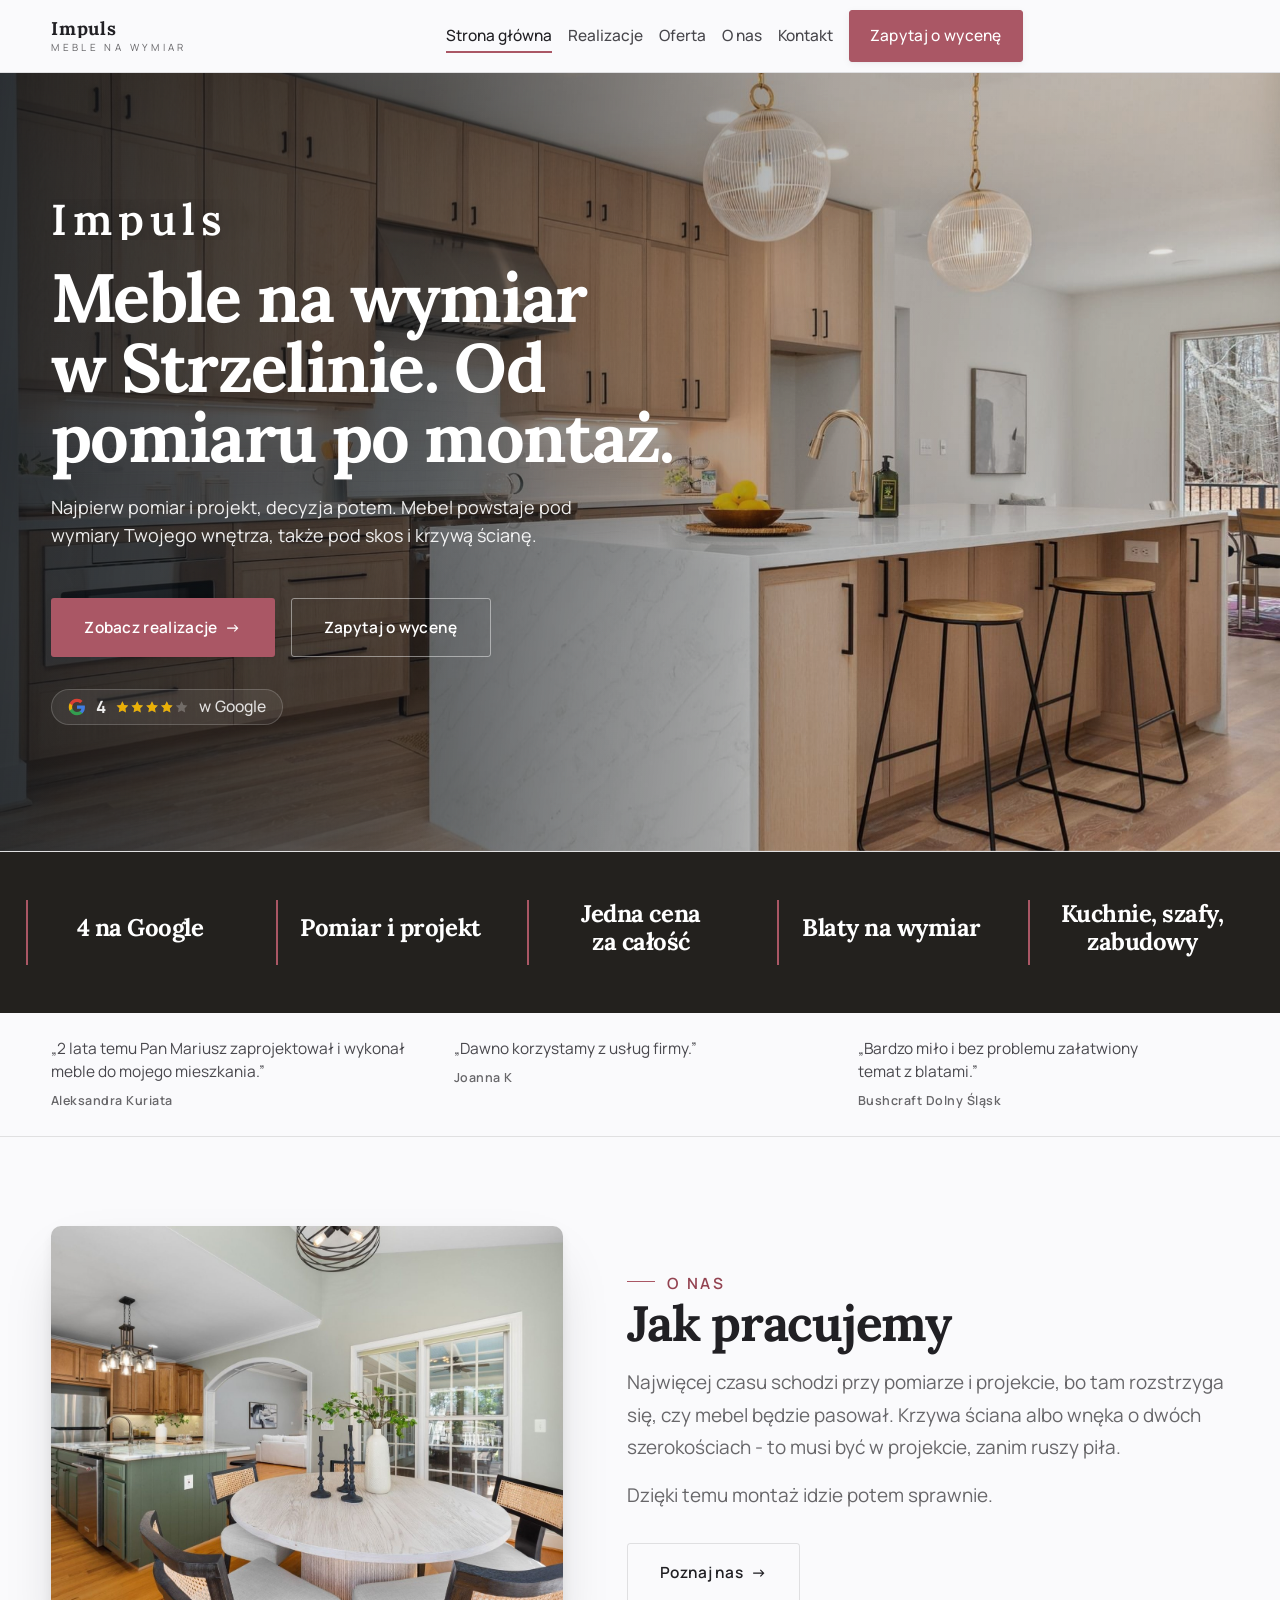
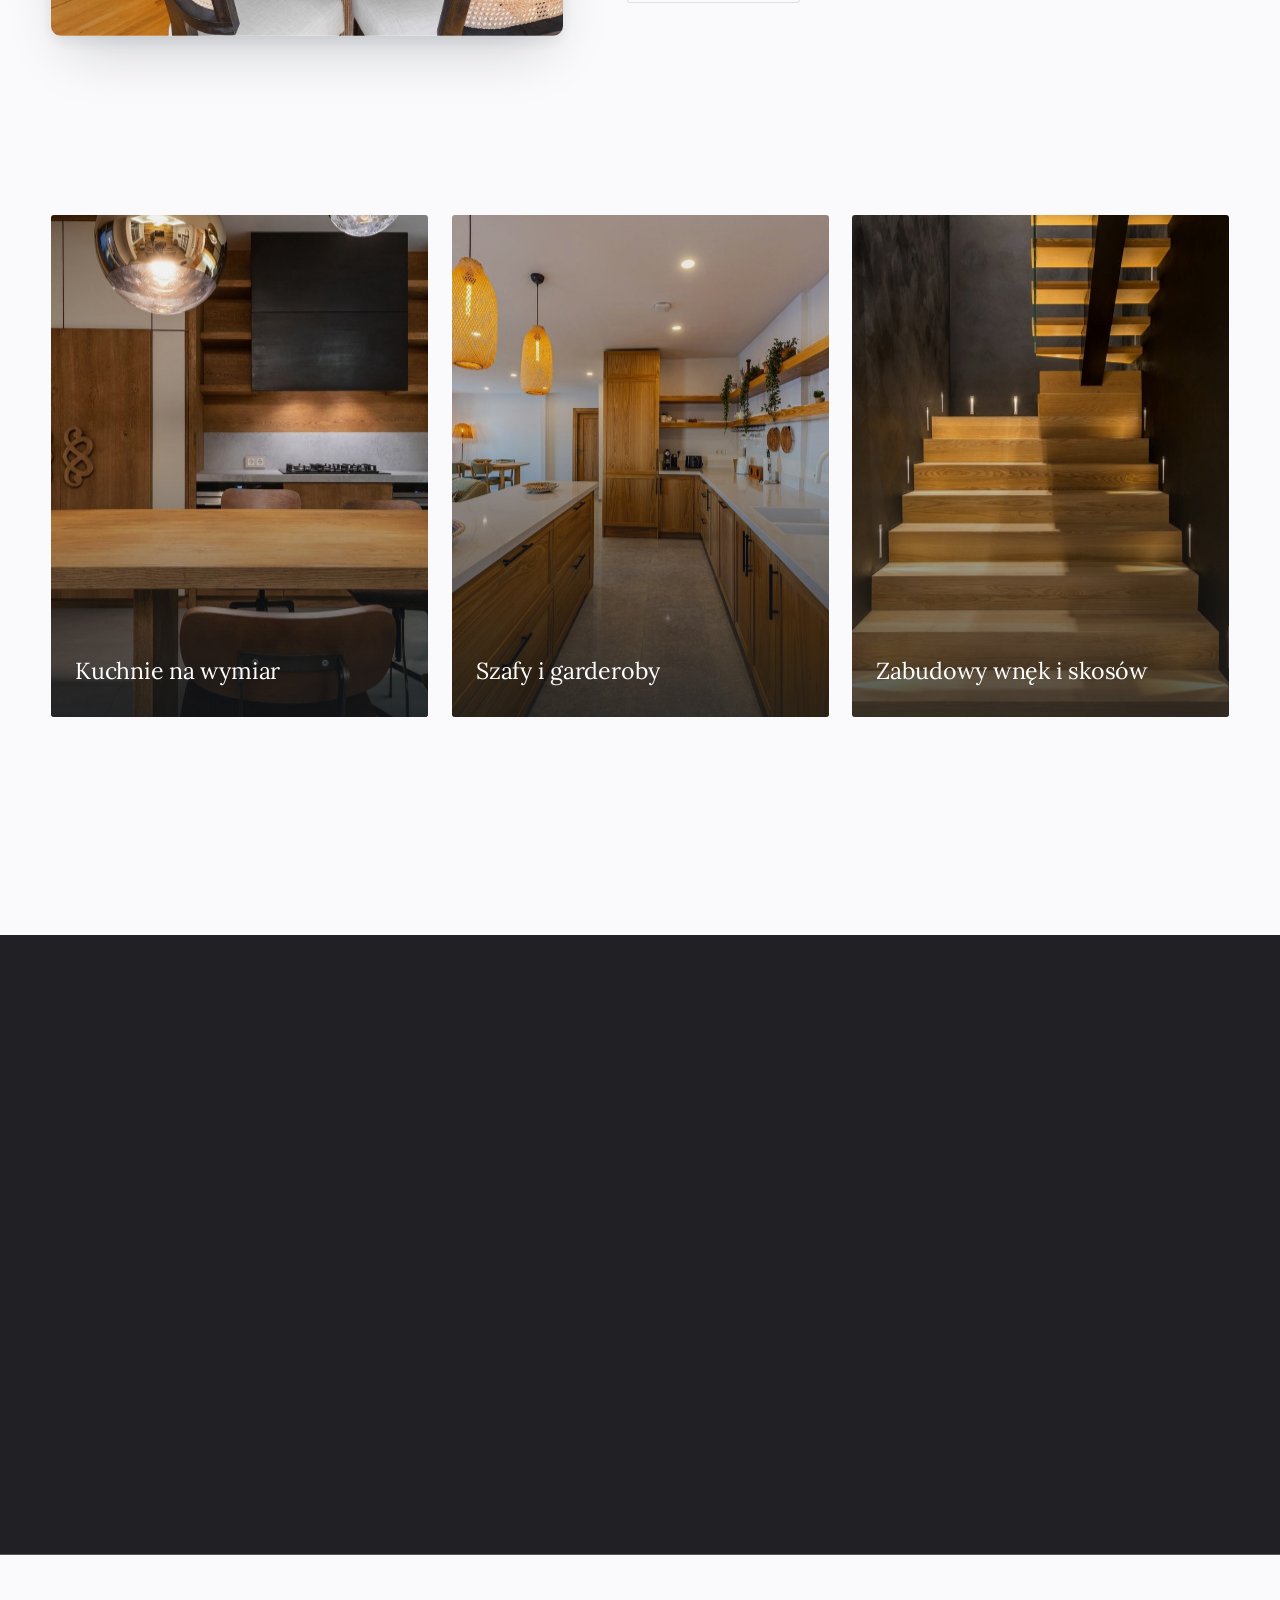
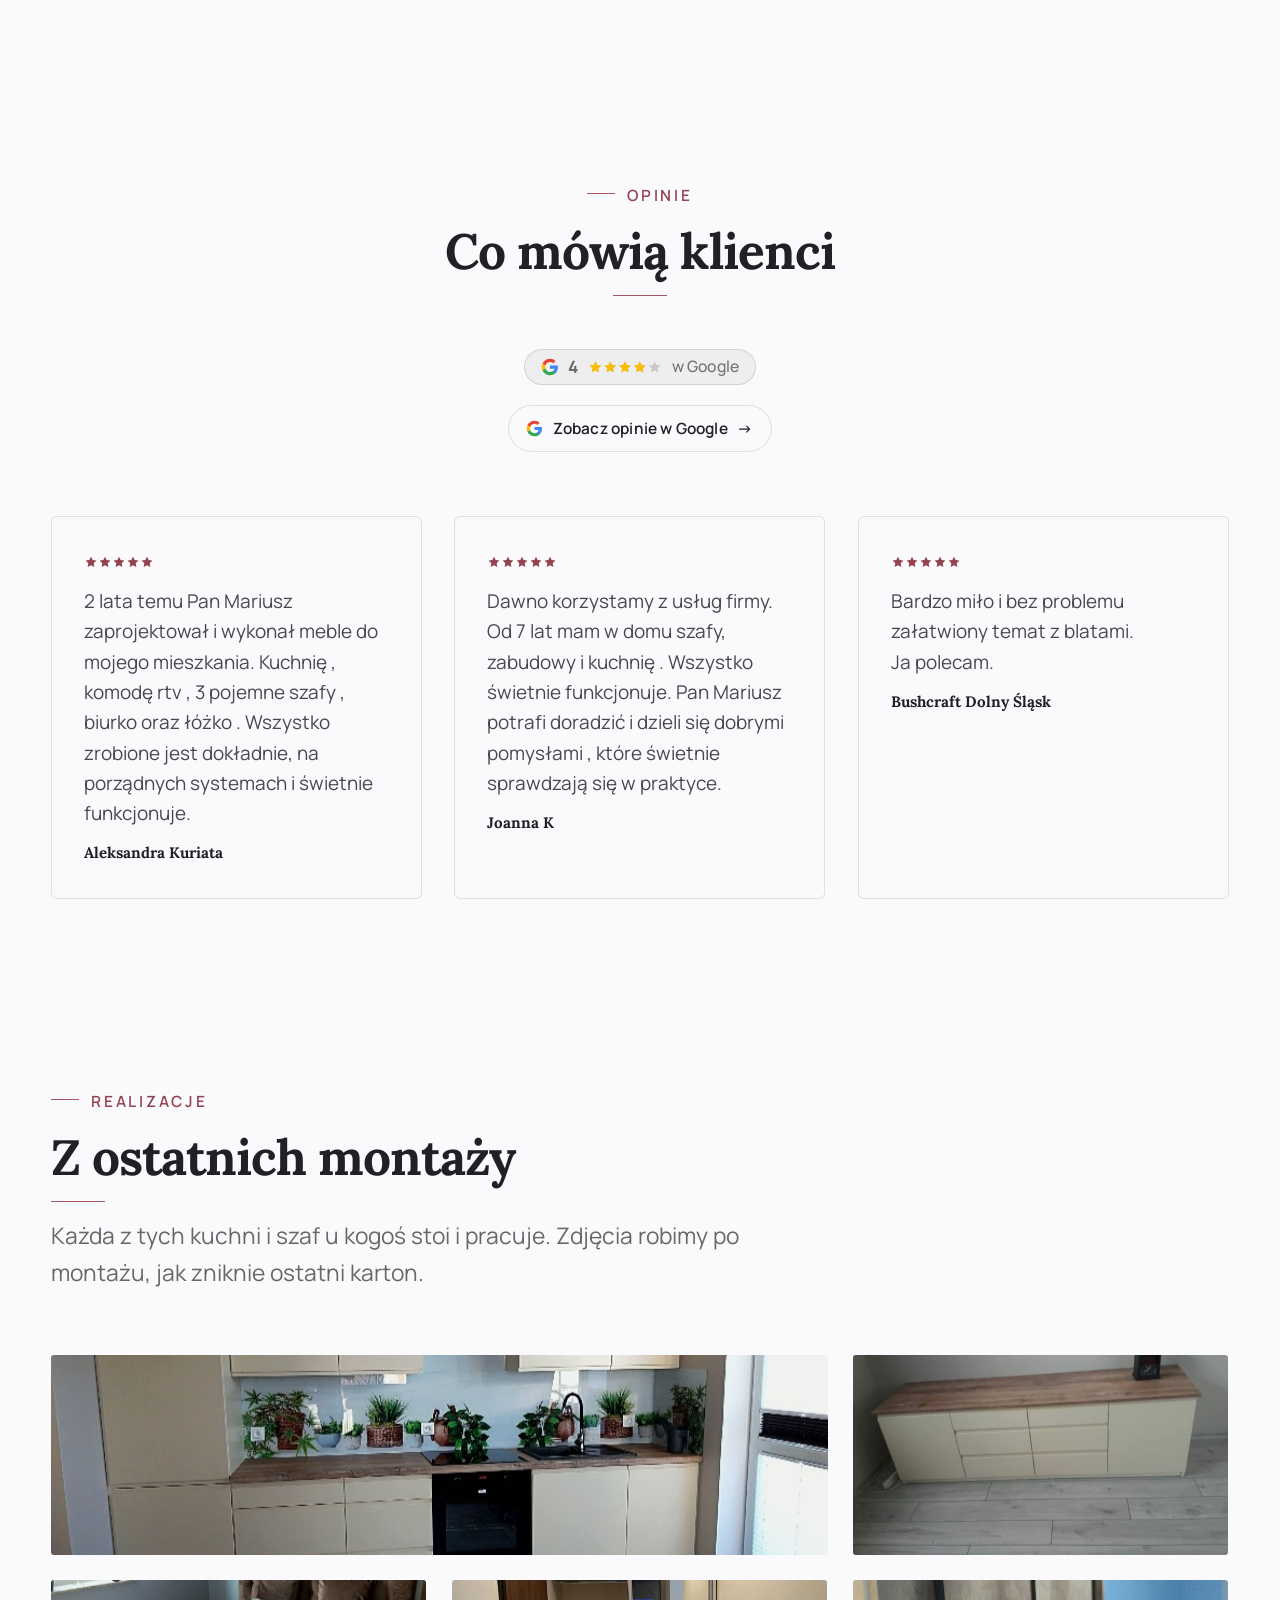
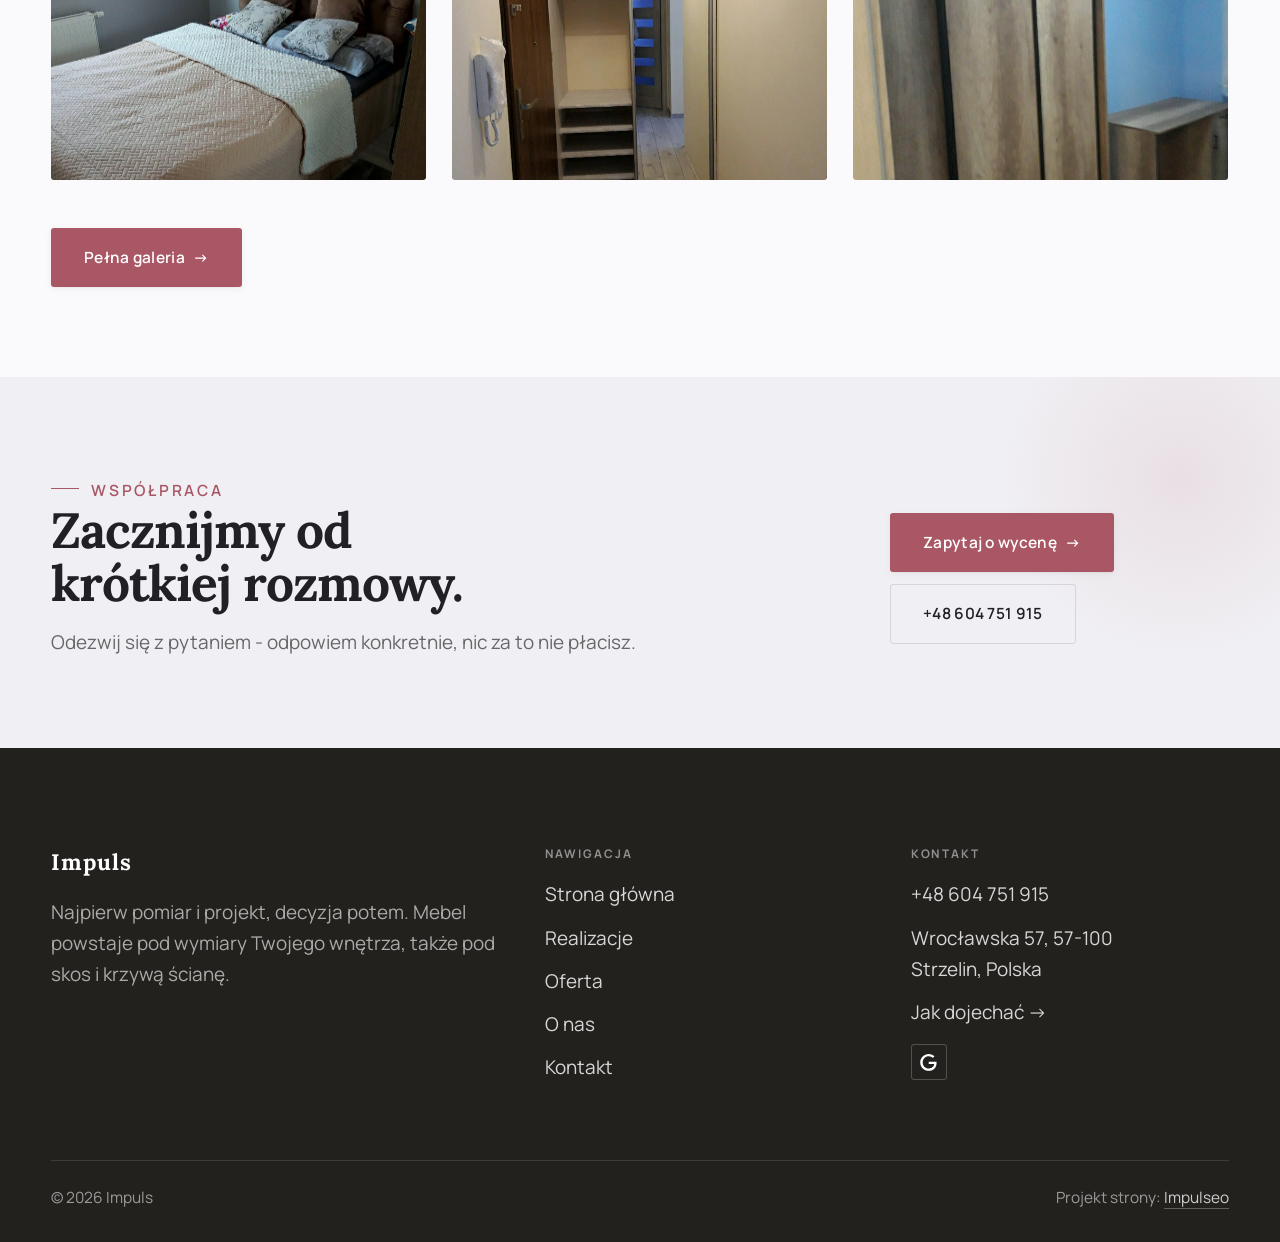
==== index.html @ c678ba90 "Strona demo: impuls" ====
<!DOCTYPE html>
<html lang="pl">
<head>
<meta charset="UTF-8">
<meta name="viewport" content="width=device-width, initial-scale=1.0">
<title>Impuls - meble na wymiar, kuchnie i szafy</title>
<meta name="description" content="Meble na wymiar w Strzelinie: kuchnie, szafy i zabudowy pod Twoje wnętrze. Pomiar i projekt na miejscu, jedna cena, montaż. Zadzwoń: +48 604 751 915.">
<link rel="canonical" href="https://impulseo-pl.github.io/impuls/">
<meta name="robots" content="noindex, nofollow">
<meta property="og:type" content="website">
<meta property="og:locale" content="pl_PL">
<meta property="og:site_name" content="Impuls">
<meta property="og:title" content="Impuls - meble na wymiar, kuchnie i szafy">
<meta property="og:description" content="Meble na wymiar w Strzelinie: kuchnie, szafy i zabudowy pod Twoje wnętrze. Pomiar i projekt na miejscu, jedna cena, montaż. Zadzwoń: +48 604 751 915.">
<meta property="og:url" content="https://impulseo-pl.github.io/impuls/">
<meta property="og:image" content="https://impulseo-pl.github.io/impuls/img/og.jpg">
<meta property="og:image:width" content="1200">
<meta property="og:image:height" content="630">
<meta name="twitter:card" content="summary_large_image">
<script type="application/ld+json">{"@context": "https://schema.org", "@type": "HomeAndConstructionBusiness", "name": "Impuls", "url": "https://impulseo-pl.github.io/impuls/", "telephone": "+48604751915", "image": "https://impulseo-pl.github.io/impuls/img/og.jpg", "areaServed": "Strzelin", "sameAs": ["https://maps.google.com/?cid=12779707116014187311&g_mp=Cidnb29nbGUubWFwcy5wbGFjZXMudjEuUGxhY2VzLlNlYXJjaFRleHQQAhgEIAA"]}</script>
<link rel="preconnect" href="https://fonts.googleapis.com">
<link rel="preconnect" href="https://fonts.gstatic.com" crossorigin>
<link href="https://fonts.googleapis.com/css2?family=Lora:wght@500;600;700&family=Manrope:wght@400;500;600&display=swap" rel="stylesheet">
<link rel="stylesheet" href="assets/styles.css?v=93b80f6c">
</head>
<body>

<header class="nav">
  <div class="wrap nav-inner">
    <a class="brand" href="index.html"><span class="name">Impuls</span><span class="sub">Meble na wymiar</span></a>
    <nav class="nav-links">
      <a href="index.html" class="active" aria-current="page">Strona główna</a>
      <a href="realizacje.html">Realizacje</a>
      <a href="oferta.html">Oferta</a>
      <a href="o-nas.html">O nas</a>
      <a href="kontakt.html">Kontakt</a>
      <a href="kontakt.html" class="btn btn-accent">Zapytaj o wycenę</a>
    </nav>
    <button class="nav-toggle" aria-label="Menu"><span></span><span></span><span></span></button>
  </div>
</header>

<main>
<section class="hero-cine">
  <img src="img/hero.jpg" fetchpriority="high" data-rotate="img/g14.jpg|img/g13.jpg" alt="Impuls - Meble na wymiar w Strzelinie. Od pomiaru po montaż. " width="1880" height="1253">
  <div class="wrap">
    <div class="hero-copy">
      <div class="brandmark bm-l"><span class="bm-line"><span>Impuls</span></span></div>
      <h1>Meble na wymiar w Strzelinie. Od pomiaru po montaż. </h1>
      <p class="lead">Najpierw pomiar i projekt, decyzja potem. Mebel powstaje pod wymiary Twojego wnętrza, także pod skos i krzywą ścianę.</p>
      <div class="hero-actions">
        <a href="realizacje.html" class="btn btn-accent">Zobacz realizacje <span class="arr">→</span></a>
        <a href="kontakt.html" class="btn btn-ghost btn-on-dark">Zapytaj o wycenę</a>
      </div>
      <div style="margin-top:var(--space-6);color:#fff;font-weight:600;letter-spacing:.02em;opacity:.92"><span class="g-badge"><svg class="gb-ico" viewBox="0 0 24 24" width="18" height="18" aria-hidden="true"><path fill="#4285F4" d="M22.56 12.25c0-.78-.07-1.53-.2-2.25H12v4.26h5.92c-.26 1.37-1.04 2.53-2.21 3.31v2.77h3.57c2.08-1.92 3.28-4.74 3.28-8.09z"/><path fill="#34A853" d="M12 23c2.97 0 5.46-.98 7.28-2.66l-3.57-2.77c-.98.66-2.23 1.06-3.71 1.06-2.86 0-5.29-1.93-6.16-4.53H2.18v2.84C3.99 20.53 7.7 23 12 23z"/><path fill="#FBBC05" d="M5.84 14.09c-.22-.66-.35-1.36-.35-2.09s.13-1.43.35-2.09V7.07H2.18C1.43 8.55 1 10.22 1 12s.43 3.45 1.18 4.93l2.85-2.22.81-.62z"/><path fill="#EA4335" d="M12 5.38c1.62 0 3.06.56 4.21 1.64l3.15-3.15C17.45 2.09 14.97 1 12 1 7.7 1 3.99 3.47 2.18 7.07l3.66 2.84c.87-2.6 3.3-4.53 6.16-4.53z"/></svg><b class="gb-ocena">4</b><svg class="gb-stars" viewBox="0 0 90 18" width="74" height="14.8" aria-hidden="true"><g fill="currentColor" opacity=".26"><path transform="translate(0,0)" d="M9 1.6l2.2 4.46 4.92.72-3.56 3.47.84 4.9L9 12.74l-4.4 2.31.84-4.9L1.88 6.68l4.92-.72L9 1.6Z"/><path transform="translate(18,0)" d="M9 1.6l2.2 4.46 4.92.72-3.56 3.47.84 4.9L9 12.74l-4.4 2.31.84-4.9L1.88 6.68l4.92-.72L9 1.6Z"/><path transform="translate(36,0)" d="M9 1.6l2.2 4.46 4.92.72-3.56 3.47.84 4.9L9 12.74l-4.4 2.31.84-4.9L1.88 6.68l4.92-.72L9 1.6Z"/><path transform="translate(54,0)" d="M9 1.6l2.2 4.46 4.92.72-3.56 3.47.84 4.9L9 12.74l-4.4 2.31.84-4.9L1.88 6.68l4.92-.72L9 1.6Z"/><path transform="translate(72,0)" d="M9 1.6l2.2 4.46 4.92.72-3.56 3.47.84 4.9L9 12.74l-4.4 2.31.84-4.9L1.88 6.68l4.92-.72L9 1.6Z"/></g><clipPath id="gs800"><rect x="0" y="0" width="72.0" height="18"/></clipPath><g fill="#FBBC04" clip-path="url(#gs800)"><path transform="translate(0,0)" d="M9 1.6l2.2 4.46 4.92.72-3.56 3.47.84 4.9L9 12.74l-4.4 2.31.84-4.9L1.88 6.68l4.92-.72L9 1.6Z"/><path transform="translate(18,0)" d="M9 1.6l2.2 4.46 4.92.72-3.56 3.47.84 4.9L9 12.74l-4.4 2.31.84-4.9L1.88 6.68l4.92-.72L9 1.6Z"/><path transform="translate(36,0)" d="M9 1.6l2.2 4.46 4.92.72-3.56 3.47.84 4.9L9 12.74l-4.4 2.31.84-4.9L1.88 6.68l4.92-.72L9 1.6Z"/><path transform="translate(54,0)" d="M9 1.6l2.2 4.46 4.92.72-3.56 3.47.84 4.9L9 12.74l-4.4 2.31.84-4.9L1.88 6.68l4.92-.72L9 1.6Z"/><path transform="translate(72,0)" d="M9 1.6l2.2 4.46 4.92.72-3.56 3.47.84 4.9L9 12.74l-4.4 2.31.84-4.9L1.88 6.68l4.92-.72L9 1.6Z"/></g></svg><span class="gb-txt">w Google</span></span></div>
    </div>
  </div>
</section>
<section class="strip n-5" style="padding-block:0">
  <div class="wrap">
    <div class="item reveal"><div class="k">4 na Google</div><div class="v"></div></div>
    <div class="item reveal"><div class="k">Pomiar i projekt</div><div class="v"></div></div>
    <div class="item reveal"><div class="k">Jedna cena za całość</div><div class="v"></div></div>
    <div class="item reveal"><div class="k">Blaty na wymiar</div><div class="v"></div></div>
    <div class="item reveal"><div class="k">Kuchnie, szafy, zabudowy</div><div class="v"></div></div>
  </div>
</section>
<section class="opinie-mini" aria-label="Opinie klientów">
  <div class="wrap">
    <div class="om-row">
      <div class="om-item reveal"><blockquote>„2 lata temu Pan Mariusz zaprojektował i wykonał meble do mojego mieszkania.”</blockquote><span class="om-autor">Aleksandra Kuriata</span></div>
      <div class="om-item reveal"><blockquote>„Dawno korzystamy z usług firmy.”</blockquote><span class="om-autor">Joanna K</span></div>
      <div class="om-item reveal"><blockquote>„Bardzo miło i bez problemu załatwiony temat z blatami.”</blockquote><span class="om-autor">Bushcraft Dolny Śląsk</span></div>
    </div>
  </div>
</section>
<section>
  <div class="wrap split">
    <div class="split-art reveal"><img src="img/g6.jpg" alt="Impuls - realizacja" loading="lazy" width="1600" height="1066" decoding="async"></div>
    <div class="split-copy reveal">
      <span class="eyebrow">O nas</span>
      <h2>Jak pracujemy</h2>
      <p class="muted">Najwięcej czasu schodzi przy pomiarze i projekcie, bo tam rozstrzyga się, czy mebel będzie pasował. Krzywa ściana albo wnęka o dwóch szerokościach - to musi być w projekcie, zanim ruszy piła.</p>
      <p class="muted">Dzięki temu montaż idzie potem sprawnie.</p>
      <a href="o-nas.html" class="btn btn-ghost">Poznaj nas <span class="arr">→</span></a>
    </div>
  </div>
</section>
<section class="gateways-band">
  <div class="wrap">
    <div class="gateways">
      <a href="oferta.html" class="gateway reveal"><img src="img/g7.jpg" alt="Kuchnie na wymiar" loading="lazy" width="1600" height="1068" decoding="async"><span class="g-ttl">Kuchnie na wymiar</span></a>
      <a href="oferta.html" class="gateway reveal"><img src="img/g8.jpg" alt="Szafy i garderoby" loading="lazy" width="1600" height="1066" decoding="async"><span class="g-ttl">Szafy i garderoby</span></a>
      <a href="oferta.html" class="gateway reveal"><img src="img/g9.jpg" alt="Zabudowy wnęk i skosów" loading="lazy" width="1600" height="1068" decoding="async"><span class="g-ttl">Zabudowy wnęk i skosów</span></a>
    </div>
  </div>
</section>
<section class="stopklatka" aria-hidden="true">
  <div class="stk-bg" style="background-image:url(img/g10.jpg)"></div>
</section>
<section class="opinie">
  <div class="wrap">
    <div class="head center reveal">
      <span class="eyebrow">Opinie</span>
      <h2>Co mówią klienci</h2>
    </div>
    <p class="op-meta reveal"><span class="g-badge"><svg class="gb-ico" viewBox="0 0 24 24" width="18" height="18" aria-hidden="true"><path fill="#4285F4" d="M22.56 12.25c0-.78-.07-1.53-.2-2.25H12v4.26h5.92c-.26 1.37-1.04 2.53-2.21 3.31v2.77h3.57c2.08-1.92 3.28-4.74 3.28-8.09z"/><path fill="#34A853" d="M12 23c2.97 0 5.46-.98 7.28-2.66l-3.57-2.77c-.98.66-2.23 1.06-3.71 1.06-2.86 0-5.29-1.93-6.16-4.53H2.18v2.84C3.99 20.53 7.7 23 12 23z"/><path fill="#FBBC05" d="M5.84 14.09c-.22-.66-.35-1.36-.35-2.09s.13-1.43.35-2.09V7.07H2.18C1.43 8.55 1 10.22 1 12s.43 3.45 1.18 4.93l2.85-2.22.81-.62z"/><path fill="#EA4335" d="M12 5.38c1.62 0 3.06.56 4.21 1.64l3.15-3.15C17.45 2.09 14.97 1 12 1 7.7 1 3.99 3.47 2.18 7.07l3.66 2.84c.87-2.6 3.3-4.53 6.16-4.53z"/></svg><b class="gb-ocena">4</b><svg class="gb-stars" viewBox="0 0 90 18" width="74" height="14.8" aria-hidden="true"><g fill="currentColor" opacity=".26"><path transform="translate(0,0)" d="M9 1.6l2.2 4.46 4.92.72-3.56 3.47.84 4.9L9 12.74l-4.4 2.31.84-4.9L1.88 6.68l4.92-.72L9 1.6Z"/><path transform="translate(18,0)" d="M9 1.6l2.2 4.46 4.92.72-3.56 3.47.84 4.9L9 12.74l-4.4 2.31.84-4.9L1.88 6.68l4.92-.72L9 1.6Z"/><path transform="translate(36,0)" d="M9 1.6l2.2 4.46 4.92.72-3.56 3.47.84 4.9L9 12.74l-4.4 2.31.84-4.9L1.88 6.68l4.92-.72L9 1.6Z"/><path transform="translate(54,0)" d="M9 1.6l2.2 4.46 4.92.72-3.56 3.47.84 4.9L9 12.74l-4.4 2.31.84-4.9L1.88 6.68l4.92-.72L9 1.6Z"/><path transform="translate(72,0)" d="M9 1.6l2.2 4.46 4.92.72-3.56 3.47.84 4.9L9 12.74l-4.4 2.31.84-4.9L1.88 6.68l4.92-.72L9 1.6Z"/></g><clipPath id="gs800"><rect x="0" y="0" width="72.0" height="18"/></clipPath><g fill="#FBBC04" clip-path="url(#gs800)"><path transform="translate(0,0)" d="M9 1.6l2.2 4.46 4.92.72-3.56 3.47.84 4.9L9 12.74l-4.4 2.31.84-4.9L1.88 6.68l4.92-.72L9 1.6Z"/><path transform="translate(18,0)" d="M9 1.6l2.2 4.46 4.92.72-3.56 3.47.84 4.9L9 12.74l-4.4 2.31.84-4.9L1.88 6.68l4.92-.72L9 1.6Z"/><path transform="translate(36,0)" d="M9 1.6l2.2 4.46 4.92.72-3.56 3.47.84 4.9L9 12.74l-4.4 2.31.84-4.9L1.88 6.68l4.92-.72L9 1.6Z"/><path transform="translate(54,0)" d="M9 1.6l2.2 4.46 4.92.72-3.56 3.47.84 4.9L9 12.74l-4.4 2.31.84-4.9L1.88 6.68l4.92-.72L9 1.6Z"/><path transform="translate(72,0)" d="M9 1.6l2.2 4.46 4.92.72-3.56 3.47.84 4.9L9 12.74l-4.4 2.31.84-4.9L1.88 6.68l4.92-.72L9 1.6Z"/></g></svg><span class="gb-txt">w Google</span></span></p>
    <p class="op-meta reveal"><a class="op-google" href="https://maps.google.com/?cid=12779707116014187311&amp;g_mp=Cidnb29nbGUubWFwcy5wbGFjZXMudjEuUGxhY2VzLlNlYXJjaFRleHQQAhgEIAA" target="_blank" rel="noopener"><svg class="op-g-ico" viewBox="0 0 24 24" width="17" height="17" aria-hidden="true"><path fill="#4285F4" d="M22.56 12.25c0-.78-.07-1.53-.2-2.25H12v4.26h5.92c-.26 1.37-1.04 2.53-2.21 3.31v2.77h3.57c2.08-1.92 3.28-4.74 3.28-8.09z"/><path fill="#34A853" d="M12 23c2.97 0 5.46-.98 7.28-2.66l-3.57-2.77c-.98.66-2.23 1.06-3.71 1.06-2.86 0-5.29-1.93-6.16-4.53H2.18v2.84C3.99 20.53 7.7 23 12 23z"/><path fill="#FBBC05" d="M5.84 14.09c-.22-.66-.35-1.36-.35-2.09s.13-1.43.35-2.09V7.07H2.18C1.43 8.55 1 10.22 1 12s.43 3.45 1.18 4.93l2.85-2.22.81-.62z"/><path fill="#EA4335" d="M12 5.38c1.62 0 3.06.56 4.21 1.64l3.15-3.15C17.45 2.09 14.97 1 12 1 7.7 1 3.99 3.47 2.18 7.07l3.66 2.84c.87-2.6 3.3-4.53 6.16-4.53z"/></svg><span>Zobacz opinie w Google</span><span class="arr">→</span></a></p>
    <div class="opinie-grid">
      <figure class="op-card reveal"><span class="op-star"><svg class="ico-star" width="14" height="14" viewBox="0 0 24 24" style="vertical-align:-2px" aria-hidden="true"><path d="M12 2.8l2.85 5.8 6.4.93-4.63 4.5 1.1 6.37L12 17.4l-5.72 3 1.1-6.37-4.63-4.5 6.4-.93L12 2.8Z" fill="currentColor"/></svg><svg class="ico-star" width="14" height="14" viewBox="0 0 24 24" style="vertical-align:-2px" aria-hidden="true"><path d="M12 2.8l2.85 5.8 6.4.93-4.63 4.5 1.1 6.37L12 17.4l-5.72 3 1.1-6.37-4.63-4.5 6.4-.93L12 2.8Z" fill="currentColor"/></svg><svg class="ico-star" width="14" height="14" viewBox="0 0 24 24" style="vertical-align:-2px" aria-hidden="true"><path d="M12 2.8l2.85 5.8 6.4.93-4.63 4.5 1.1 6.37L12 17.4l-5.72 3 1.1-6.37-4.63-4.5 6.4-.93L12 2.8Z" fill="currentColor"/></svg><svg class="ico-star" width="14" height="14" viewBox="0 0 24 24" style="vertical-align:-2px" aria-hidden="true"><path d="M12 2.8l2.85 5.8 6.4.93-4.63 4.5 1.1 6.37L12 17.4l-5.72 3 1.1-6.37-4.63-4.5 6.4-.93L12 2.8Z" fill="currentColor"/></svg><svg class="ico-star" width="14" height="14" viewBox="0 0 24 24" style="vertical-align:-2px" aria-hidden="true"><path d="M12 2.8l2.85 5.8 6.4.93-4.63 4.5 1.1 6.37L12 17.4l-5.72 3 1.1-6.37-4.63-4.5 6.4-.93L12 2.8Z" fill="currentColor"/></svg></span><blockquote>2 lata temu Pan Mariusz zaprojektował i wykonał meble do mojego mieszkania. Kuchnię , komodę rtv , 3 pojemne szafy , biurko oraz łóżko . Wszystko zrobione jest dokładnie, na porządnych systemach i świetnie funkcjonuje.</blockquote><span class="op-autor">Aleksandra Kuriata</span></figure>
      <figure class="op-card reveal"><span class="op-star"><svg class="ico-star" width="14" height="14" viewBox="0 0 24 24" style="vertical-align:-2px" aria-hidden="true"><path d="M12 2.8l2.85 5.8 6.4.93-4.63 4.5 1.1 6.37L12 17.4l-5.72 3 1.1-6.37-4.63-4.5 6.4-.93L12 2.8Z" fill="currentColor"/></svg><svg class="ico-star" width="14" height="14" viewBox="0 0 24 24" style="vertical-align:-2px" aria-hidden="true"><path d="M12 2.8l2.85 5.8 6.4.93-4.63 4.5 1.1 6.37L12 17.4l-5.72 3 1.1-6.37-4.63-4.5 6.4-.93L12 2.8Z" fill="currentColor"/></svg><svg class="ico-star" width="14" height="14" viewBox="0 0 24 24" style="vertical-align:-2px" aria-hidden="true"><path d="M12 2.8l2.85 5.8 6.4.93-4.63 4.5 1.1 6.37L12 17.4l-5.72 3 1.1-6.37-4.63-4.5 6.4-.93L12 2.8Z" fill="currentColor"/></svg><svg class="ico-star" width="14" height="14" viewBox="0 0 24 24" style="vertical-align:-2px" aria-hidden="true"><path d="M12 2.8l2.85 5.8 6.4.93-4.63 4.5 1.1 6.37L12 17.4l-5.72 3 1.1-6.37-4.63-4.5 6.4-.93L12 2.8Z" fill="currentColor"/></svg><svg class="ico-star" width="14" height="14" viewBox="0 0 24 24" style="vertical-align:-2px" aria-hidden="true"><path d="M12 2.8l2.85 5.8 6.4.93-4.63 4.5 1.1 6.37L12 17.4l-5.72 3 1.1-6.37-4.63-4.5 6.4-.93L12 2.8Z" fill="currentColor"/></svg></span><blockquote>Dawno korzystamy z usług firmy. Od 7 lat mam w domu szafy, zabudowy i kuchnię . Wszystko świetnie funkcjonuje. Pan Mariusz potrafi doradzić i dzieli się dobrymi pomysłami , które świetnie sprawdzają się w praktyce.</blockquote><span class="op-autor">Joanna K</span></figure>
      <figure class="op-card reveal"><span class="op-star"><svg class="ico-star" width="14" height="14" viewBox="0 0 24 24" style="vertical-align:-2px" aria-hidden="true"><path d="M12 2.8l2.85 5.8 6.4.93-4.63 4.5 1.1 6.37L12 17.4l-5.72 3 1.1-6.37-4.63-4.5 6.4-.93L12 2.8Z" fill="currentColor"/></svg><svg class="ico-star" width="14" height="14" viewBox="0 0 24 24" style="vertical-align:-2px" aria-hidden="true"><path d="M12 2.8l2.85 5.8 6.4.93-4.63 4.5 1.1 6.37L12 17.4l-5.72 3 1.1-6.37-4.63-4.5 6.4-.93L12 2.8Z" fill="currentColor"/></svg><svg class="ico-star" width="14" height="14" viewBox="0 0 24 24" style="vertical-align:-2px" aria-hidden="true"><path d="M12 2.8l2.85 5.8 6.4.93-4.63 4.5 1.1 6.37L12 17.4l-5.72 3 1.1-6.37-4.63-4.5 6.4-.93L12 2.8Z" fill="currentColor"/></svg><svg class="ico-star" width="14" height="14" viewBox="0 0 24 24" style="vertical-align:-2px" aria-hidden="true"><path d="M12 2.8l2.85 5.8 6.4.93-4.63 4.5 1.1 6.37L12 17.4l-5.72 3 1.1-6.37-4.63-4.5 6.4-.93L12 2.8Z" fill="currentColor"/></svg><svg class="ico-star" width="14" height="14" viewBox="0 0 24 24" style="vertical-align:-2px" aria-hidden="true"><path d="M12 2.8l2.85 5.8 6.4.93-4.63 4.5 1.1 6.37L12 17.4l-5.72 3 1.1-6.37-4.63-4.5 6.4-.93L12 2.8Z" fill="currentColor"/></svg></span><blockquote>Bardzo miło i bez problemu załatwiony temat z blatami. Ja polecam.</blockquote><span class="op-autor">Bushcraft Dolny Śląsk</span></figure>
    </div>
  </div>
</section>
<section>
  <div class="wrap">
    <div class="head reveal">
      <span class="eyebrow">Realizacje</span>
      <h2>Z ostatnich montaży</h2>
      <p>Każda z tych kuchni i szaf u kogoś stoi i pracuje. Zdjęcia robimy po montażu, jak zniknie ostatni karton.</p>
    </div>
    <div class="gallery">
      <div class="tile t-two3 reveal"><img src="img/g1.jpg" alt="Impuls" loading="lazy" width="720" height="541" decoding="async"></div>
      <div class="tile t-third reveal"><img src="img/g2.jpg" alt="Impuls" loading="lazy" width="682" height="496" decoding="async"></div>
      <div class="tile t-third reveal"><img src="img/g3.jpg" alt="Impuls" loading="lazy" width="710" height="975" decoding="async"></div>
      <div class="tile t-third reveal"><img src="img/g4.jpg" alt="Impuls" loading="lazy" width="704" height="956" decoding="async"></div>
      <div class="tile t-third reveal"><img src="img/g5.jpg" alt="Impuls" loading="lazy" width="695" height="941" decoding="async"></div>
    </div>
    <div style="margin-top:var(--space-7)" class="reveal"><a href="realizacje.html" class="btn btn-accent">Pełna galeria <span class="arr">→</span></a></div>
  </div>
</section>
<section class="cta">
  <div class="wrap">
    <div class="reveal">
      <span class="eyebrow">Współpraca</span>
      <h2>Zacznijmy od krótkiej rozmowy.</h2>
      <p>Odezwij się z pytaniem - odpowiem konkretnie, nic za to nie płacisz.</p>
    </div>
    <div class="cta-actions reveal">
      <a href="kontakt.html" class="btn btn-light">Zapytaj o wycenę <span class="arr">→</span></a>
      <a href="tel:+48604751915" class="btn btn-ghost btn-ghost-cta">+48 604 751 915</a>
    </div>
  </div>
</section>
</main>

<footer>
  <div class="wrap">
    <div class="foot-grid">
      <div class="foot-brand">
        <div class="name">Impuls</div>
        <p>Najpierw pomiar i projekt, decyzja potem. Mebel powstaje pod wymiary Twojego wnętrza, także pod skos i krzywą ścianę.</p>
      </div>
      <div class="foot-col">
        <h4>Nawigacja</h4>
        <a href="index.html">Strona główna</a>
        <a href="realizacje.html">Realizacje</a>
        <a href="oferta.html">Oferta</a>
        <a href="o-nas.html">O nas</a>
        <a href="kontakt.html">Kontakt</a>
      </div>
      <div class="foot-col">
        <h4>Kontakt</h4>
        <a href="tel:+48604751915">+48 604 751 915</a>
        <p>Wrocławska 57, 57-100 Strzelin, Polska</p>
        <a href="https://maps.google.com/?cid=12779707116014187311&g_mp=Cidnb29nbGUubWFwcy5wbGFjZXMudjEuUGxhY2VzLlNlYXJjaFRleHQQAhgEIAA" target="_blank" rel="noopener">Jak dojechać →</a>
      <div class="foot-soc">
        <a class="soc" href="https://maps.google.com/?cid=12779707116014187311&g_mp=Cidnb29nbGUubWFwcy5wbGFjZXMudjEuUGxhY2VzLlNlYXJjaFRleHQQAhgEIAA" target="_blank" rel="noopener" aria-label="Google - Impuls"><svg viewBox="0 0 24 24" aria-hidden="true" focusable="false"><path d="M12.48 10.92v3.28h7.84c-.24 1.84-.853 3.187-1.787 4.133-1.147 1.147-2.933 2.4-6.053 2.4-4.827 0-8.6-3.893-8.6-8.72s3.773-8.72 8.6-8.72c2.6 0 4.507 1.027 5.907 2.347l2.307-2.307C18.747 1.44 16.133 0 12.48 0 5.867 0 .307 5.387.307 12s5.56 12 12.173 12c3.573 0 6.267-1.173 8.373-3.36 2.16-2.16 2.84-5.213 2.84-7.667 0-.76-.053-1.467-.173-2.053H12.48z" fill="currentColor"/></svg></a>
      </div>
      </div>
    </div>
    <div class="foot-bot">
      <span>© 2026 Impuls</span>
      <span>Projekt strony: <a class="foot-credit" href="https://impulseo.pl" target="_blank" rel="noopener">Impulseo</a></span>
    </div>
  </div>
</footer>
<div class="sticky-reserve"><a class="sr-book" href="kontakt.html">Zapytaj o wycenę</a><a class="sr-call" href="tel:+48604751915" aria-label="Zadzwoń"><svg class="ico-tel" width="16" height="16" viewBox="0 0 24 24" fill="none" aria-hidden="true"><path d="M6.6 10.8a15.5 15.5 0 0 0 6.6 6.6l2.2-2.2a1 1 0 0 1 1-.24 11.4 11.4 0 0 0 3.6.58 1 1 0 0 1 1 1V20a1 1 0 0 1-1 1A17 17 0 0 1 3 4a1 1 0 0 1 1-1h3.5a1 1 0 0 1 1 1c0 1.25.2 2.46.58 3.6a1 1 0 0 1-.25 1l-2.23 2.2Z" fill="currentColor"/></svg></a></div>
<div class="demo-wazne" data-do="2026-10-29" data-cykl="3" hidden><svg class="dw-ico" width="13" height="13" viewBox="0 0 24 24" fill="none" aria-hidden="true"><circle cx="12" cy="12" r="8.6" stroke="currentColor" stroke-width="1.8"/><path d="M12 7.2V12l3.3 2" stroke="currentColor" stroke-width="1.8" stroke-linecap="round"/></svg><span class="dw-txt"></span></div>

<script src="assets/main.js"></script>
</body>
</html>
---- assets/styles.css ----
/* ============================================================
   STOLBASZ — premium, architektoniczny B2B fit-out
   Jasna paleta, zero brązu. System wg premium-web-craft.
   Projekt strony: Impulseo (impulseo.pl)
   ============================================================ */

:root{
  /* PALETA — jasna, architektoniczna, chłodna */
  --paper:#F3F1EC;          /* główne tło */
  --paper-2:#E6E3DB;        /* sekcje alternatywne (chłodny jasny szary) */
  --paper-3:#E6E3DB;        /* delikatne wypełnienia */
  --ink:#23211E;            /* tekst główny — chłodny grafit */
  --ink-soft:#43403A;       /* nagłówki drugorzędne */
  --muted:#87837A;          /* tekst poboczny */
  --line:rgba(35,33,30,.12);/* hairline */
  --accent:#8A6B3C;         /* stonowany petrol-slate — jedyny akcent */
  --accent-d:#6E5430;
  --accent-soft:rgba(138,107,60,.10);
  --dark:#23211E;           /* sekcje ciemne (stopka/CTA) */

  /* HOVER ZDJĘĆ — JEDEN standard dla całego silnika (decyzja K. 04.08.2026, artefakt z wariantami).
     AKTUALNE (K.+Szymon 09.08.2026, wybór z artefaktu 6 wariantów): zoom 1.05 przy 1.4s -
     przy tak długim czasie mocniejszy kadr NIE skacze, tylko „oddycha". Poprzedni standard
     (1.02 / .55s z 04.08) odbierany jako dynamiczny i szybki.
     Spoczynek lekko przygaszony, ale TYLKO tam, gdzie jest mysz (@media hover:hover) —
     na telefonie zdjęcia zostają w pełnej jasności. */
  --img-zoom:1.05;                   /* K.+Szymon 09.08: wariant F z artefaktu porównawczego */
  --img-rest:brightness(.95) saturate(.99);
  --img-hot:brightness(1.06) saturate(1.05);
  --img-dur:1.4s;                    /* K.+Szymon 09.08 (wariant F): powoli = elegancko */
  --img-ease:cubic-bezier(.16,.84,.44,1);  /* miękki ogon, efekt „oddychania" */

  /* ODSTĘPY — skala 4/8 */
  --space-1:4px; --space-2:8px; --space-3:12px; --space-4:16px; --space-5:24px;
  --space-6:32px; --space-7:48px; --space-8:64px; --space-9:96px; --space-10:128px;

  /* TYPOGRAFIA — fluid clamp() (skala podbita 16.07.2026: większe, czytelniejsze litery — uwaga Adama) */
  --text-sm:clamp(.9rem,.87rem + .12vw,1rem);
  --text-base:clamp(1.08rem,1.04rem + .18vw,1.2rem);
  --text-lg:clamp(1.24rem,1.15rem + .34vw,1.44rem);
  --text-h3:clamp(1.34rem,1.22rem + .55vw,1.66rem);
  --text-h2:clamp(2.1rem,1.66rem + 2.1vw,3.1rem);
  --text-h1:clamp(2.9rem,2.1rem + 4vw,5.1rem);

  /* PROMIENIE — architektoniczne, raczej ostre */
  --r-sm:3px; --r-md:6px; --r-lg:10px;

  /* RUCH */
  --ease:cubic-bezier(.25,.46,.45,.94); --dur:.24s;

  /* CIENIE — miękkie, warstwowe */
  --sh-sm:0 1px 2px rgba(16,24,32,.04), 0 2px 8px rgba(16,24,32,.05);
  --sh-md:0 2px 6px rgba(16,24,32,.05), 0 12px 28px -8px rgba(16,24,32,.12);
  --sh-lg:0 6px 14px rgba(16,24,32,.07), 0 26px 56px -18px rgba(16,24,32,.22);

  --hairline:1px solid var(--line);

  --font-display:'Lora',serif;
  --font-body:'Manrope',sans-serif;
}

*{box-sizing:border-box;margin:0;padding:0}
html{scroll-behavior:smooth}
body{
  font-family:var(--font-body);
  font-size:var(--text-base);
  line-height:1.65;
  color:var(--ink);
  background:var(--paper);
  -webkit-font-smoothing:antialiased;
  text-rendering:optimizeLegibility;
}
img{max-width:100%;height:auto;display:block}  /* height:auto = width/height z atrybutów trzyma proporcje (TOP#12) */
a{color:inherit;text-decoration:none}

.wrap{width:min(92%,1180px);margin-inline:auto}
section{padding-block:clamp(52px,6.5vw,96px)}

h1,h2,h3{font-family:var(--font-display);font-weight:700;line-height:1.08;letter-spacing:-.02em;color:var(--ink)}
h1{font-size:var(--text-h1);letter-spacing:-.035em}
h2{font-size:var(--text-h2);letter-spacing:-.025em}
h3{font-size:var(--text-h3)}
/* MIARA — długość wiersza. WCAG 2.2 SC 1.4.8: max 80 znaków; Butterick: 45–90.
   68ch daje realnie 72–78 znaków polskiego tekstu, czyli z zapasem pod granicą.
   Wcześniej limit miał TYLKO <p> — <li>, <blockquote> i <dd> nie miały żadnego,
   i to jedyny powód, dla którego 23 bloki na dwóch oddanych stronach jadą po
   83–106 znaków w wierszu (pomiar 07.08.2026, bramka `miara`).
   ⚠️ Listy i definicje ograniczamy TYLKO bez klasy: `ul`/`ol` z klasą to u nas
   układ (siatki kafli, menu), a nie tekst ciągły — tam miarę wyznacza układ. */
/* 60ch, nie 68ch (K. 10.08): po zmianie fontów na węższe kroje (DM Sans i spółka)
   w 68ch mieściło się ~90 znaków - bramka pikselowa słusznie zgłaszała przekroczenie
   granicy 80. Pomiar na żywej przeglądarce: 60ch = 90 znaków, 53ch = ~78 znaków, czyli normę WCAG 1.4.8. */
:root{ --miara:53ch }
p{max-width:min(100%,var(--miara))}
blockquote,
ul:not([class])>li, ol:not([class])>li,
dl:not([class])>dd{max-width:min(100%,var(--miara))}

/* ⚠️ Świadomie BEZ wyjątku `.tile p,.card p,.svc p{max-width:none}`, choć nasuwa się sam:
   te akapity BYŁY już ograniczone (stare `p{max-width:65ch}`), więc „wyjątek" nie odblokowałby
   niczego nowego — tylko ROZLUŹNIŁ stan sprzed zmiany na wszystkich demach naraz.
   `figcaption` żadna z reguł wyżej nie dotyczy, więc też nie potrzebuje zwolnienia. */

/* ŁAMANIE. `balance` wyrównuje długości wierszy w nagłówku, `pretty` pilnuje ostatniego
   wiersza akapitu, żeby nie został w nim jeden wyraz. Obsługiwane od Chrome 117 /
   Safari 17.5; starsze przeglądarki po prostu ignorują tę własność.
   `text-wrap:pretty` nie występowało dotąd ANI RAZ w silniku ani w repo klientów. */
h1,h2,h3,.lead,.lede{text-wrap:balance}
p,li,blockquote,dd{text-wrap:pretty}

.eyebrow{
  font-family:var(--font-body);
  font-size:var(--text-sm);
  font-weight:600;
  letter-spacing:.18em;
  text-transform:uppercase;
  color:var(--accent);
  display:inline-flex;align-items:center;gap:var(--space-3);
}
/* flex:none + margin-top = kreska trzyma się PIERWSZEJ linii. Wcześniej align-items:center
   centrowało ją względem całego bloku i przy zawinięciu (długi kicker typu
   „…WNĘTRZ · LESZNO · OD 2019") druga linia lądowała z brzydkim wcięciem. */
.eyebrow{align-items:flex-start}
.eyebrow>*,.eyebrow{text-wrap:balance}   /* dlugi kicker lamal sie na sierote typu samo „2019" w drugiej linii */
.eyebrow::before{content:"";width:28px;height:1px;background:var(--accent);display:inline-block;flex:none;margin-top:.62em}

.muted{color:var(--muted)}
.lead{font-size:var(--text-lg);line-height:1.55;color:var(--ink-soft);max-width:50ch}

/* ---------- BUTTONS ---------- */
.btn{
  display:inline-flex;align-items:center;gap:var(--space-2);
  font-weight:600;font-size:var(--text-sm);letter-spacing:.02em;
  padding:var(--space-4) var(--space-6);
  border-radius:var(--r-sm);
  transition:transform var(--dur) var(--ease),box-shadow var(--dur) var(--ease),background var(--dur) var(--ease);
  cursor:pointer;border:1px solid transparent;
}
.btn-accent{background:var(--accent);color:#fff;box-shadow:var(--sh-sm)}
.btn-accent:hover{background:var(--accent-d);transform:translateY(-2px);box-shadow:var(--sh-md)}
.btn-accent:active{transform:translateY(0);box-shadow:var(--sh-sm)}
.btn-ghost{background:transparent;color:var(--ink);border-color:var(--line)}
.btn-ghost:hover{border-color:var(--accent);color:var(--accent);transform:translateY(-2px)}
.btn-light{background:#fff;color:var(--ink);box-shadow:var(--sh-sm)}
.btn-light:hover{transform:translateY(-2px);box-shadow:var(--sh-md)}
.btn .arr{transition:transform var(--dur) var(--ease)}
.btn:hover .arr{transform:translateX(4px)}

/* ---------- NAV ---------- */
.nav{
  position:sticky;top:0;z-index:50;
  background:color-mix(in srgb,var(--paper) 88%,transparent);
  backdrop-filter:saturate(140%) blur(10px);
  border-bottom:var(--hairline);
}
.nav-inner{display:flex;align-items:center;justify-content:space-between;gap:var(--space-5);height:72px}
/* ANTY-NACHODZENIE (K. 05.08.2026): długa nazwa firmy + przycisk z pełnym numerem nie mieściły się w pasku
   i flex ściskał linki PONIŻEJ ich treści - "Kontakt" wchodził na ramkę "Zadzwoń +48 ...". Teraz ustępuje
   nazwa marki (skrót wielokropkiem), a menu i przycisk nigdy się nie kurczą ani nie zachodzą na siebie. */
.brand{display:flex;flex-direction:column;line-height:1;min-width:0;flex:0 1 auto}
.brand .name{font-family:var(--font-display);font-weight:800;font-size:1.35rem;letter-spacing:.04em;white-space:nowrap;overflow:hidden;text-overflow:ellipsis}
.brand .sub{font-size:.62rem;letter-spacing:.34em;text-transform:uppercase;color:var(--muted);margin-top:5px;white-space:nowrap;overflow:hidden;text-overflow:ellipsis}
.nav-links{display:flex;align-items:center;gap:var(--space-6);flex:0 0 auto}
.nav-links a{font-size:var(--text-sm);font-weight:500;color:var(--ink-soft);position:relative;padding-block:4px;white-space:nowrap;transition:color var(--dur) var(--ease)}
.nav-links a::after{content:"";position:absolute;left:0;bottom:0;width:0;height:1.5px;background:var(--accent);transition:width var(--dur) var(--ease)}
.nav-links a:hover,.nav-links a.active{color:var(--ink)}
.nav-links a:hover::after,.nav-links a.active::after{width:100%}
.nav-links .btn{padding:var(--space-2) var(--space-5)}
/* przyciski w nav: właściwy kolor (przebij .nav-links a) + bez podkreślenia */
.nav-links a.btn-accent{color:#fff}
.nav-links a.btn-ghost,.nav-links a.btn-light{color:var(--ink)}
/* CTA w pasku: NIE podkreślenie spod linków menu, ale ten sam przelatujący błysk,
   co na wszystkich innych przyciskach (zgłoszenie K. 13.08.2026 - „na hero jest efekt
   światła przechodzącego przez przycisk, na navbarze go nie ma, a mają być identyczne").
   Reguła `.nav-links a::after` jest silniejsza od `.btn::after`, więc trzeba jej
   geometrię wyzerować i wpisać połysk z nazwy - samo `display:none` gasiło efekt. */
.nav-links a.btn::after{
  display:block;content:"";position:absolute;inset:0;z-index:-1;pointer-events:none;
  width:auto;height:auto;border-radius:inherit;   /* kasuje geometrię podkreślenia (width:0;height:1.5px) */
  background:linear-gradient(100deg,transparent 32%,rgba(255,255,255,.20) 50%,transparent 68%);
  translate:-120% 0}
@media (prefers-reduced-motion:no-preference){
  .nav-links a.btn:hover::after{translate:120% 0;transition:translate .75s var(--mt-ease,cubic-bezier(.16,.84,.44,1))}
}
.nav-toggle{display:none;background:none;border:none;cursor:pointer;flex-direction:column;gap:5px;padding:8px}
.nav-toggle span{width:24px;height:2px;background:var(--ink);transition:var(--dur)}
/* Ciasny zakres MIĘDZY menu mobilnym a pełnym pulpitem: zbijamy odstępy i nazwę marki,
   żeby wszystko zmieściło się naturalnie, zanim w ogóle dojdzie do skracania wielokropkiem. */
@media(max-width:1280px) and (min-width:921px){
  .nav-links{gap:var(--space-4)}
  .nav-links .btn{padding:var(--space-2) var(--space-4)}
  .brand .name{font-size:1.15rem}
}

/* ---------- HERO (split) ---------- */
.hero{position:relative;overflow:hidden;border-bottom:var(--hairline)}
.hero-grid{display:grid;grid-template-columns:1.05fr .95fr;gap:clamp(24px,4vw,60px);align-items:center;
  padding-block:clamp(36px,4.5vw,64px)}
.hero-copy .eyebrow{margin-bottom:var(--space-5)}
.hero-copy h1{margin-bottom:var(--space-5)}
.hero-copy .lead{margin-bottom:var(--space-7)}
.hero-actions{display:flex;flex-wrap:wrap;gap:var(--space-4)}
.hero-art{position:relative;aspect-ratio:4/3;border-radius:var(--r-lg);overflow:hidden;box-shadow:var(--sh-lg)}
.hero-art img{width:100%;height:100%;object-fit:cover}
.hero-art::after{content:"";position:absolute;inset:0;background:linear-gradient(180deg,transparent 55%,rgba(18,24,28,.28))}
.hero-badge{position:absolute;left:var(--space-5);bottom:var(--space-5);z-index:2;
  background:rgba(252,252,251,.94);backdrop-filter:blur(4px);
  border-radius:var(--r-md);padding:var(--space-4) var(--space-5);box-shadow:var(--sh-md);max-width:78%}
.hero-badge strong{display:block;font-family:var(--font-display);font-size:1rem;letter-spacing:-.01em}
.hero-badge span{font-size:var(--text-sm);color:var(--muted)}

/* ---------- HERO duży / kinowy (strona główna) ---------- */
.hero-cine{position:relative;min-height:clamp(560px,82vh,840px);min-height:clamp(560px,82svh,840px);display:flex;align-items:center;overflow:hidden;border-bottom:var(--hairline)}
.hero-cine>img{position:absolute;inset:0;width:100%;height:100%;object-fit:cover;z-index:0}
.hero-cine::after{content:"";position:absolute;inset:0;z-index:1;
  background:linear-gradient(95deg,rgba(13,18,23,.86) 0%,rgba(13,18,23,.64) 32%,rgba(13,18,23,.24) 62%,rgba(13,18,23,.04) 100%)}
.hero-cine .wrap{position:relative;z-index:2;padding-block:var(--space-8)}
.hero-cine .hero-copy{max-width:660px}
.hero-cine .eyebrow{color:#fff;margin-bottom:var(--space-5)}
.hero-cine .eyebrow::before{background:#fff}
.hero-cine h1{color:#fff;margin-bottom:var(--space-5);font-size:clamp(2.9rem,2rem + 4.4vw,5.2rem);text-wrap:balance}
.hero-cine .lead{color:rgba(255,255,255,.92);max-width:48ch;margin-bottom:var(--space-7)}
.hero-cine .hero-actions{display:flex;flex-wrap:wrap;gap:var(--space-4)}
/* NISKIE OKNO (laptop z dokiem i paskami przeglądarki ma ~700-780 px wysokości widoku):
   H1 do 5.2rem + długi lead nie mieściły się i przyciski wypadały POD krawędź ekranu -
   klient widział stronę bez ani jednego CTA. Skalujemy w dół, zamiast przycinać treść. */
@media(min-width:821px) and (max-height:820px){
  .hero-cine{min-height:clamp(520px,94svh,780px)}
  .hero-cine .wrap{padding-block:var(--space-6)}
  .hero-cine h1{font-size:clamp(2.2rem,1.5rem + 2.6vw,3.6rem);margin-bottom:var(--space-4)}
  .hero-cine .eyebrow{margin-bottom:var(--space-4)}
  .hero-cine .lead{margin-bottom:var(--space-5);max-width:44ch}
}
@media(max-width:680px){
  .hero-cine{min-height:clamp(520px,76vh,640px);min-height:clamp(520px,76svh,640px);align-items:flex-end}
  .hero-cine::after{background:linear-gradient(0deg,rgba(13,18,23,.9) 6%,rgba(13,18,23,.45) 55%,rgba(13,18,23,.25) 100%)}
  .hero-cine .wrap{padding-bottom:var(--space-9)}
  /* TELEFON (~90% oglądających): lead potrafił zająć 8 linii i zepchnąć CTA poza pierwszy ekran.
     Zwężamy interlinię i skalę - treści nie ucinamy, bo to ona sprzedaje. */
  .hero-cine .lead{font-size:.98rem;line-height:1.5;margin-bottom:var(--space-5)}
  .hero-cine .eyebrow{font-size:.72rem;letter-spacing:.13em;margin-bottom:var(--space-4)}
  .hero-cine .eyebrow::before{width:20px}
  .hero-cine h1{margin-bottom:var(--space-4)}
}

/* full-bleed hero variant (podstrony) */
.pagehead{position:relative;min-height:46vh;min-height:46svh;display:flex;align-items:flex-end;overflow:hidden;border-bottom:var(--hairline)}
.pagehead img{position:absolute;inset:0;width:100%;height:100%;object-fit:cover}
/* 10.08.2026 (decyzja K.): mocniejsze przyciemnienie + cień pod tekstem. Bramka mierzyła na
   nagłówkach podstron 3,38-3,43:1 przy wymaganych 4,5 — jasne zdjęcie (hala, śnieg, niebo)
   podchodziło pod biały tekst. Zdjęcia klientów są różne, więc kontrast musi dawać WARSTWA,
   a nie szczęśliwy dobór kadru. */
.pagehead::after{content:"";position:absolute;inset:0;background:linear-gradient(180deg,rgba(18,24,28,.40),rgba(18,24,28,.76))}
.pagehead .wrap{position:relative;z-index:2;padding-block:var(--space-9);color:#fff}
.pagehead h1{color:#fff;max-width:18ch;text-shadow:0 2px 16px rgba(0,0,0,.55)}
.pagehead .eyebrow{color:#fff}
.pagehead .eyebrow::before{background:#fff}
.pagehead p{color:rgba(255,255,255,.92);margin-top:var(--space-4);max-width:54ch;text-shadow:0 1px 12px rgba(0,0,0,.5)}

/* ---------- STRIP (pasek skrótów / liczby) ---------- */
.strip{background:var(--dark);color:#fff}
/* PASEK HASEŁ — standard 04.08.2026 (decyzja K.): 5 haseł w JEDNYM rzędzie, tekst WYŚRODKOWANY,
   węższe marginesy boczne niż reszta strony (pasek ma iść szerzej), równe wysokości kolumn. */
.strip .wrap{width:min(96%,1440px);display:grid;grid-template-columns:repeat(5,1fr);
  gap:var(--space-5);padding-block:var(--space-7);align-items:stretch}
.strip .item .k{font-family:var(--font-display);font-size:clamp(1.05rem,.82rem + .85vw,1.55rem);
  font-weight:800;letter-spacing:-.02em;color:#fff;line-height:1.18;text-wrap:balance}
.strip .item .v{font-size:var(--text-sm);color:rgba(255,255,255,.66);margin-top:var(--space-2);line-height:1.4}
.strip .item{border-left:2px solid var(--accent);padding-inline:var(--space-4);
  text-align:center;display:flex;flex-direction:column;justify-content:center}
/* liczba kolumn = liczba haseł, żeby ostatnie nie zostawało samo w drugim rzędzie.
   Klasę n-N nadaje multipage.py; domyślnie (bez klasy) pasek jest 5-kolumnowy. */
.strip.n-2 .wrap{grid-template-columns:repeat(2,1fr)}
.strip.n-3 .wrap{grid-template-columns:repeat(3,1fr)}
.strip.n-4 .wrap{grid-template-columns:repeat(4,1fr);gap:var(--space-6)}
.strip.n-4 .item .k{font-size:clamp(1.3rem,1rem + 1.1vw,2rem)}
.strip.n-6 .wrap{grid-template-columns:repeat(6,1fr);gap:var(--space-4)}
.strip.n-6 .item .k{font-size:clamp(.98rem,.8rem + .7vw,1.35rem)}
/* równe łamanie: zamiast "długa linia + jedno słowo" obie linie zbliżonej długości */
.strip .item .k{text-wrap:balance}

/* ---------- SECTION HEAD ---------- */
.head{max-width:48rem;margin-bottom:var(--space-8)}
.head.center{margin-inline:auto;text-align:center}
.head .eyebrow{margin-bottom:var(--space-4)}
.head h2{margin-bottom:var(--space-4)}
.head p{color:var(--muted);font-size:var(--text-lg);line-height:1.55}
.head.center p{margin-inline:auto}

/* ---------- INTRO SPLIT ---------- */
.split{display:grid;grid-template-columns:.92fr 1.08fr;gap:clamp(28px,5vw,80px);align-items:center}
.split.rev{grid-template-columns:1.08fr .92fr}
.split.rev .split-art{order:-1}
.split-art{position:relative;aspect-ratio:5/4;border-radius:var(--r-lg);overflow:hidden;box-shadow:var(--sh-lg)}
.split-art img{width:100%;height:100%;object-fit:cover}
.split-copy h2{margin-bottom:var(--space-5)}
.split-copy p+p{margin-top:var(--space-4)}
.split-copy .btn{margin-top:var(--space-6)}

/* ---------- SERVICES (zakres) ---------- */
.svc-grid{display:grid;grid-template-columns:repeat(auto-fit,minmax(280px,1fr));gap:var(--space-5)}
.svc{background:#fff;border:var(--hairline);border-radius:var(--r-md);padding:var(--space-7) var(--space-6);
  transition:transform var(--dur) var(--ease),box-shadow var(--dur) var(--ease),border-color var(--dur) var(--ease);
  position:relative;overflow:hidden}
.svc::before{content:"";position:absolute;left:0;top:0;width:3px;height:0;background:var(--accent);transition:height var(--dur) var(--ease)}
.svc:hover{transform:translateY(-4px);box-shadow:var(--sh-md);border-color:transparent}
.svc:hover::before{height:100%}
.svc .ic{font-family:var(--font-display);font-size:.8rem;font-weight:700;letter-spacing:.12em;color:var(--accent);margin-bottom:var(--space-4)}
.svc h3{margin-bottom:var(--space-3);font-size:1.22rem}
.svc p{color:var(--muted);font-size:var(--text-base);line-height:1.6}

/* big detailed service rows */
.svc-row{display:grid;grid-template-columns:.8fr 1.2fr;gap:clamp(20px,4vw,60px);align-items:center;padding-block:var(--space-8)}
.svc-row+.svc-row{border-top:var(--hairline)}
.svc-row.rev{grid-template-columns:1.2fr .8fr}
/* Naprzemienny układ wierszy oferty: co drugi wiersz ma zdjęcie po PRAWEJ.
   Było `order:-1` — martwy kod, bo zdjęcie i tak jest pierwszym dzieckiem w HTML,
   więc wszystkie wiersze wyglądały identycznie (zdjęcie zawsze z lewej), a `rev`
   zmieniało tylko szerokość kolumn. Znalezione 29.07.2026 przy różnicowaniu kierunków
   animacji (pomiar pozycji: art.mid 390/502 przy row.mid 756 — zawsze lewa strona). */
.svc-row.rev .svc-row-art{order:2}
.svc-row-art{aspect-ratio:4/3;border-radius:var(--r-md);overflow:hidden;box-shadow:var(--sh-md)}
.svc-row-art img{width:100%;height:100%;object-fit:cover}
.svc-row h3{font-size:1.5rem;margin-bottom:var(--space-4)}
.svc-row .num{font-family:var(--font-display);font-size:.85rem;font-weight:700;letter-spacing:.14em;color:var(--accent);display:block;margin-bottom:var(--space-3)}
.svc-row ul{list-style:none;margin-top:var(--space-4);display:flex;flex-direction:column;gap:var(--space-2)}
.svc-row li{position:relative;padding-left:var(--space-5);color:var(--muted);font-size:var(--text-base)}
.svc-row li::before{content:"";position:absolute;left:0;top:.62em;width:8px;height:1px;background:var(--accent)}

/* ---------- GALLERY (realizacje) ---------- */
.gallery{display:grid;grid-template-columns:repeat(12,1fr);gap:var(--space-4);grid-auto-rows:200px}
/* GALERIA MASONRY — pionowe zdjęcia (portrety beauty/wellness) bez przycinania: kolumny, height auto */
.gallery-masonry{column-count:3;column-gap:var(--space-4)}
@media(max-width:900px){.gallery-masonry{column-count:2}}
@media(max-width:560px){.gallery-masonry{column-count:1}}
.gallery-masonry .m-tile{break-inside:avoid;margin:0 0 var(--space-4);padding:0;position:relative;overflow:hidden;border-radius:var(--r-md);border:1px solid var(--line)}
.gallery-masonry .m-tile img{width:100%;height:auto;display:block}
.gallery-masonry .m-tile .cap{position:absolute;left:0;right:0;bottom:0;padding:var(--space-4);color:#fff;background:linear-gradient(0deg,rgba(0,0,0,.55),transparent);font-size:var(--text-sm)}
.gallery-masonry .m-tile .cap small{display:block;font-weight:400;opacity:.78;letter-spacing:.04em;text-transform:uppercase;font-size:.66rem;margin-top:3px}
.tile{position:relative;overflow:hidden;border-radius:var(--r-md);box-shadow:var(--sh-sm);
  transition:transform var(--dur) var(--ease),box-shadow var(--dur) var(--ease)}
.tile img{width:100%;height:100%;object-fit:cover;
  transition:transform var(--img-dur) var(--img-ease),filter var(--img-dur) var(--img-ease)}
.tile:hover{box-shadow:var(--sh-md)}
.tile .cap{position:absolute;left:0;right:0;bottom:0;padding:var(--space-5) var(--space-4) var(--space-4);
  /* mocniejszy spad + cien pod tekstem: na JASNYCH zdjeciach klienta (biale fronty, sciany)
     slaby gradient dawal kontrast ~1.5:1 zamiast wymaganych 3.6:1 (bramka wygladu, 10.08.2026) */
  background:linear-gradient(transparent 10%,rgba(18,24,28,.55) 40%,rgba(18,24,28,.88) 68%,rgba(18,24,28,.99));color:#fff;
  text-shadow:0 1px 2px rgba(0,0,0,.85),0 2px 10px rgba(0,0,0,.55);
  font-size:var(--text-sm);font-weight:600;letter-spacing:.01em;
  opacity:0;transform:translateY(8px);transition:var(--dur) var(--ease)}
.tile:hover .cap{opacity:1;transform:translateY(0)}
.tile .cap small{display:block;font-weight:400;opacity:.78;letter-spacing:.04em;text-transform:uppercase;font-size:.66rem;margin-top:3px}
/* bento spans */
.t-wide{grid-column:span 6}
.t-tall{grid-column:span 6;grid-row:span 2}
.t-std{grid-column:span 6}
.t-third{grid-column:span 4}
.t-two3{grid-column:span 8}

/* ---------- TRUST / WIARYGODNOŚĆ ---------- */
.trust{background:var(--paper-2)}
.trust-grid{display:grid;grid-template-columns:repeat(auto-fit,minmax(240px,1fr));gap:var(--space-5);margin-top:var(--space-7)}
.trust-card{background:#fff;border-radius:var(--r-md);padding:var(--space-7) var(--space-6);box-shadow:var(--sh-sm);border-top:3px solid var(--accent)}
.trust-card .big{font-family:var(--font-display);font-size:clamp(1.8rem,1.3rem + 1.6vw,2.6rem);font-weight:800;letter-spacing:-.02em;color:var(--ink);line-height:1}
.trust-card h3{font-size:1.12rem;margin:var(--space-3) 0 var(--space-2)}
.trust-card p{color:var(--muted);font-size:var(--text-base);line-height:1.55}

/* ---------- CTA band ---------- */
.cta{background:var(--dark);color:#fff;position:relative;overflow:hidden}
/* telefon w CTA: na ciemnym tle biały (domyślnie), rodziny z JASNYM tłem CTA
   nadpisują to u siebie - wcześniej kolor siedział w stylu inline i wygrywał z rodziną. */
.cta .btn-ghost-cta{color:#fff;border-color:rgba(255,255,255,.3)}
.cta .wrap{display:grid;grid-template-columns:1.4fr .6fr;gap:var(--space-7);align-items:center;position:relative;z-index:2}
.cta h2{color:#fff;max-width:20ch}
.cta p{color:rgba(255,255,255,.74);margin-top:var(--space-4)}
.cta-actions{display:flex;flex-direction:column;gap:var(--space-3);align-items:flex-start}
.cta::before{content:"";position:absolute;right:-80px;top:-80px;width:360px;height:360px;border-radius:50%;
  background:radial-gradient(circle,var(--accent-soft),transparent 70%)}

/* ---------- CONTACT ---------- */
.contact-grid{display:grid;grid-template-columns:.85fr 1.15fr;gap:clamp(28px,4vw,56px);align-items:start}
.info-list{display:flex;flex-direction:column;gap:var(--space-2)}
.info-row{display:flex;gap:var(--space-4);align-items:flex-start;padding-block:var(--space-4);border-bottom:var(--hairline)}
.info-row .ic{flex:none;width:42px;height:42px;display:grid;place-items:center;border-radius:50%;
  background:var(--accent-soft);color:var(--accent);font-size:1.05rem}
.info-row .lbl{font-size:.72rem;letter-spacing:.14em;text-transform:uppercase;color:var(--muted)}
.info-row .val{font-weight:600;font-size:var(--text-base);margin-top:2px}
.info-row a.val:hover{color:var(--accent)}
.map{border:none;border-radius:var(--r-lg);box-shadow:var(--sh-md);width:100%;height:100%;min-height:380px;filter:grayscale(.2) contrast(1.02)}
.form{background:#fff;border:var(--hairline);border-radius:var(--r-lg);padding:clamp(24px,3vw,40px);box-shadow:var(--sh-sm)}
.form .fld{margin-bottom:var(--space-5)}
.form label{display:block;font-size:var(--text-sm);font-weight:600;margin-bottom:var(--space-2)}
.form input,.form textarea{width:100%;font-family:inherit;font-size:var(--text-base);color:var(--ink);
  padding:var(--space-4);border:var(--hairline);border-radius:var(--r-sm);background:var(--paper);transition:border-color var(--dur)}
.form input:focus,.form textarea:focus{outline:none;border-color:var(--accent);background:#fff}
.form textarea{resize:vertical;min-height:120px}
.form .note{font-size:var(--text-sm);color:var(--muted);margin-top:var(--space-3)}

/* ---------- FOOTER ---------- */
footer{background:var(--dark);color:#fff;padding-block:var(--space-9) var(--space-6)}
.foot-grid{display:grid;grid-template-columns:1.4fr 1fr 1fr;gap:var(--space-7);margin-bottom:var(--space-8)}
.foot-brand .name{font-family:var(--font-display);font-weight:800;font-size:1.4rem;letter-spacing:.04em}
.foot-brand p{color:rgba(255,255,255,.62);margin-top:var(--space-4);font-size:var(--text-base);max-width:38ch}
.foot-col h4{font-size:.74rem;letter-spacing:.16em;text-transform:uppercase;color:rgba(255,255,255,.5);margin-bottom:var(--space-4)}
.foot-col a,.foot-col p{display:block;color:rgba(255,255,255,.82);font-size:var(--text-base);margin-bottom:var(--space-3)}
.foot-col a:hover{color:#fff}
.foot-bot{border-top:1px solid rgba(255,255,255,.12);padding-top:var(--space-5);display:flex;justify-content:space-between;flex-wrap:wrap;gap:var(--space-3);
  font-size:var(--text-sm);color:rgba(255,255,255,.55)}
.foot-bot a:hover{color:#fff}
/* Podpis w stopce = klikalny link do impulseo.pl (31.07.2026). Ma być WIDOCZNIE klikalny,
   ale nie krzyczeć - stąd sam kolor jaśniejszy + delikatne podkreślenie na najeździe. */
.foot-bot a.foot-credit{color:rgba(255,255,255,.78);text-decoration:none;border-bottom:1px solid rgba(255,255,255,.28)}
.foot-bot a.foot-credit:hover{color:#fff;border-bottom-color:#fff}

/* ---------- REVEAL ---------- */
.reveal{opacity:0;transform:translateY(22px);transition:opacity .6s var(--ease),transform .6s var(--ease)}
.reveal.in{opacity:1;transform:none}

/* ---------- RESPONSIVE ---------- */
@media(max-width:920px){
  .hero-grid,.split,.split.rev,.svc-row,.svc-row.rev,.cta .wrap,.contact-grid,.foot-grid{grid-template-columns:1fr}
  .split.rev .split-art,.svc-row.rev .svc-row-art{order:0}
  .hero-art{aspect-ratio:16/10;max-height:420px}
  .strip .wrap,.strip.n-2 .wrap,.strip.n-3 .wrap,.strip.n-4 .wrap,.strip.n-6 .wrap{grid-template-columns:repeat(2,1fr);gap:var(--space-6)}
  .strip .item .k,.strip.n-6 .item .k{font-size:clamp(1.3rem,1.1rem + 1vw,2rem)}
  .gallery{grid-auto-rows:180px}
  .t-wide,.t-tall,.t-std,.t-third,.t-two3{grid-column:span 6}
  .t-tall{grid-row:span 1}
  .cta-actions{flex-direction:row;flex-wrap:wrap}
  .foot-grid{gap:var(--space-6)}
}
@media(max-width:680px){
  .nav-links{position:fixed;inset:72px 0 auto 0;background:var(--paper);flex-direction:column;align-items:stretch;
    gap:0;padding:var(--space-4) 6%;border-bottom:var(--hairline);box-shadow:var(--sh-md);
    transform:translateY(-120%);transition:transform var(--dur) var(--ease)}
  .nav-links.open{transform:translateY(0)}
  .nav-links a{padding-block:var(--space-4);border-bottom:var(--hairline)}
  .nav-links .btn{margin-top:var(--space-3);justify-content:center}
  .nav-toggle{display:flex}
  .strip .wrap,.strip.n-2 .wrap,.strip.n-3 .wrap,.strip.n-4 .wrap,.strip.n-6 .wrap{grid-template-columns:1fr}
  .gallery{grid-template-columns:repeat(6,1fr)}
  .foot-grid{grid-template-columns:1fr}
}
@media(prefers-reduced-motion:reduce){
  /* audyt 09.08 TOP#14: samo skrócenie duration przy animacji INFINITE = stroboskop
     (pętla .01ms miga ekranem); iteration-count:1 gasi pętlę naprawdę. Pseudoelementy
     też - tła hero (gastro/studio) animują ::before/img, blanket na * ich nie łapał. */
  *,*::before,*::after{animation-duration:.01ms!important;animation-iteration-count:1!important;animation-delay:0s!important;transition:none!important}
  .reveal{opacity:1!important;transform:none!important}
  html{scroll-behavior:auto}
}

/* ============================================================
   PREMIUM LAYER — destylat deep-researchu branż (anty-AI, spokój).
   Zmienne STOLBASZ (--accent/--ink/--paper/--line/--dark). Ruch ledwo
   zauważalny, krzywa cubic-bezier(.16,.84,.44,1); prefers-reduced-motion
   pokryte blanketem wyżej. Karty hairline zamiast cieni = #1 sygnał „nie-AI".
   ============================================================ */

/* więcej oddechu między sekcjami (liderzy: 110-130px) */
section{padding-block:clamp(64px,8vw,128px)}

/* 1) Aksamitny reveal — dłuższa, miękka krzywa zamiast „skoku" */
.reveal{transition:opacity .9s cubic-bezier(.16,.84,.44,1),transform .9s cubic-bezier(.16,.84,.44,1);will-change:opacity,transform}
/* stagger TYLKO w galerii (tam pozycja = porządek dzieci) */
.gallery .reveal:nth-child(2){transition-delay:.07s}
.gallery .reveal:nth-child(3){transition-delay:.14s}
.gallery .reveal:nth-child(4){transition-delay:.21s}
.gallery .reveal:nth-child(5){transition-delay:.28s}
.gallery .reveal:nth-child(6){transition-delay:.35s}

/* 2) Hero STATYCZNY na .hero-cine — Ken Burns CAŁKIEM WYŁĄCZONY 26.06 (3. zgłoszenie Szymona).
   GENEZA: animowanie scale na <img> hero z teksturami (cegły/framugi) re-samplinguje obraz
   klatka po klatce → na części ekranów drobne drganie/shimmer = „heroshot się trzęsie".
   translateY usunięto wcześniej, scale-only + will-change/GPU NIE wystarczyły do GWARANCJI gładkości.
   Krzysztof zażądał pewności („make sure, że błąd się nie pojawi") > efekt. Zero animacji = 0% drgania.
   Delikatny zoom zostaje TYLKO w pełnoekranowych hero gastro/studio (hg-bg/hs-bg — tło, inny
   mechanizm, chwalone, nigdy nie zgłaszane). NIE wracać do KB na .hero-cine bez realnego testu
   na sprzęcie klienta — to ryzyko regresji „trzęsienia”. */
/* BEZPIECZNY "wow" na hero = jednorazowy FADE-IN (opacity), nie zoom.
   opacity nie dotyka bitmapy → gładkie na KAŻDYM zdjęciu/ekranie/GPU, zero ryzyka migotania.
   Geometryczny ruch (scale/translate) na .hero-cine jest ZAKAZANY (bramka pilnuje). */
@keyframes heroFade{from{opacity:0}to{opacity:1}}
.hero-cine>img{transform:none;animation:heroFade 1.1s ease-out both}

/* 3) Akcentowy hairline pod nagłówkiem sekcji, który „rysuje się" przy wejściu */
.head h2{position:relative;padding-bottom:18px}
.head h2::after{content:"";position:absolute;left:0;bottom:0;height:1px;width:0;background:var(--accent);transition:width 1s cubic-bezier(.16,.84,.44,1) .15s}
.head.center h2::after{left:50%;transform:translateX(-50%)}
.head.reveal.in h2::after,.head.center.reveal.in h2::after{width:54px}

/* 4) Karty HAIRLINE zamiast cieni/zaokrągleń (najmocniejszy anty-AI detal) */
.svc{background:transparent;border:1px solid var(--line);border-radius:var(--r-sm);box-shadow:none}
.svc:hover{box-shadow:none;border-color:var(--accent);transform:translateY(-3px)}
.trust-card{background:transparent;box-shadow:none;border:1px solid var(--line);border-top:2px solid var(--accent);border-radius:var(--r-sm)}
.tile{box-shadow:none;border-radius:var(--r-sm)}
.tile:hover{box-shadow:none}

/* 5) Sticky-nav kondensuje się po przewinięciu (sygnał dopracowania) */
.nav{transition:box-shadow .4s ease,background .4s ease}
.nav.is-stuck{box-shadow:0 1px 0 var(--line),0 14px 30px -24px rgba(0,0,0,.45)}
.nav-inner{transition:height .35s var(--ease)}
.nav.is-stuck .nav-inner{height:60px}

/* 6) MANIFESTO — pełnoekranowy cytat-bohater (zastępuje generyczne „Dlaczego my") */
.manifesto{background:var(--paper-2);text-align:center}
.manifesto .wrap{max-width:60rem}
.manifesto p{font-family:var(--font-display);font-style:italic;font-size:clamp(1.6rem,1rem + 2.4vw,2.8rem);line-height:1.32;color:var(--ink-soft);margin-inline:auto;max-width:26ch;position:relative;padding-top:var(--space-8)}
.manifesto p::before{content:"";position:absolute;top:0;left:50%;transform:translateX(-50%);width:54px;height:1px;background:var(--accent)}
.manifesto p span{color:var(--accent);font-style:italic}

/* 7) GATEWAYS — 3 duże bramy-zdjęcia (zamiast paska menu usług) */
.gateways{display:grid;grid-template-columns:repeat(3,1fr);gap:var(--space-4)}
.gateway{position:relative;aspect-ratio:3/4;overflow:hidden;border-radius:var(--r-sm);display:block}
.gateway img{width:100%;height:100%;object-fit:cover;
  transition:transform var(--img-dur) var(--img-ease),filter var(--img-dur) var(--img-ease)}
.gateway::after{content:"";position:absolute;inset:0;background:linear-gradient(180deg,transparent 38%,rgba(18,24,28,.74))}
/* ===== HOVER ZDJĘĆ — jedno miejsce dla WSZYSTKICH kafli ze zdjęciem (K. 04.08.2026) ===== */
@media(hover:hover){
  .tile img,.gateway img,.m-tile img{filter:var(--img-rest)}
  .tile:hover img,
  .gateway:hover img,
  .m-tile:hover img{transform:scale(var(--img-zoom));filter:var(--img-hot)}
}
.m-tile img{transition:transform var(--img-dur) var(--img-ease),filter var(--img-dur) var(--img-ease)}
.gateway .g-ttl{position:absolute;left:0;right:0;bottom:0;z-index:2;padding:var(--space-6) var(--space-5);color:#fff;font-family:var(--font-display);font-size:1.45rem;letter-spacing:-.01em;line-height:1.15}
.gateway .g-ttl small{display:block;font-family:var(--font-body);font-size:var(--text-sm);font-weight:400;opacity:.82;letter-spacing:.03em;margin-top:5px}
@media(max-width:760px){.gateways{grid-template-columns:1fr}.gateway{aspect-ratio:16/10}}

/* 8) LOGO klienta w nagłówku (gdy podane --logo) */
/* 52px domyślnie (feedback Bartka 06.07.2026: 40px ginęło, uwaga padła 3x; ~56px sprawdzone na żywym demie anna-borowiec-makeup) */
.brand-logo{height:64px;width:auto;max-width:300px;object-fit:contain;display:block}
.nav.is-stuck .brand-logo{height:52px}
@media(max-width:680px){.brand-logo{height:46px;max-width:210px}}


/* === RWD: nagłówki na wąskich ekranach (dodane 17.07.2026 razem z fixem clamp) ===
   Po przywróceniu działania clamp() dolna granica --text-h1 (2.9rem) rozpychała
   dokument przy długich polskich słowach na telefonach. Tu ją zjeżdżamy. */
@media (max-width:560px){
  :root{
    --text-h1:clamp(1.9rem, 1.15rem + 4.4vw, 2.7rem);
    --text-h2:clamp(1.5rem, 1rem + 3vw, 2.1rem);
  }
  .hero-cine h1{font-size:clamp(1.9rem, 1.15rem + 4.4vw, 2.7rem)}
  h1,h2{overflow-wrap:break-word}
}

/* GODZINY (godziny_grid z briefu) — dzień po lewej, godziny po prawej. Wcześniej BRAK stylu
   powodował sklejenie "Poniedziałek-Piątek8:00-20:00" (dodane 2026-07-21). Neutralne dla dem bez grafiku. */
.godz{display:flex;flex-direction:column;gap:2px;max-width:440px;margin-top:8px}
.godz-row{display:flex;justify-content:space-between;align-items:baseline;gap:24px;padding:10px 0;border-bottom:1px solid var(--line)}
.godz-row:last-child{border-bottom:0}
.godz-row b{font-weight:600;color:var(--ink)}
.godz-row span{color:var(--muted);white-space:nowrap}

/* === FAQ (lekcja 08.08.2026) ===
   Sekcja faq_klinika() trafia NIE tylko do rodziny „klinika" (multipage.py: także układ FACHOWCY),
   a style leżały wyłącznie w families/klinika.css — u hydraulika/dekarza FAQ renderowało się jako
   goła lista <details> z domyślnym trójkącikiem przeglądarki (wpadka: demo Instalatorstwo Gała).
   Dlatego baza. Rodzina może to nadpisać na wierzchu. */
.faq-list{max-width:48rem;margin:var(--space-8) auto 0;display:flex;flex-direction:column;gap:var(--space-3)}
.faq-item{border:1px solid var(--line);border-radius:var(--r-md);background:var(--paper);padding:var(--space-4) var(--space-5)}
.faq-item summary{font-family:var(--font-display);font-weight:600;color:var(--ink);cursor:pointer;list-style:none;display:flex;justify-content:space-between;gap:1rem}
.faq-item summary::-webkit-details-marker{display:none}
.faq-item summary::after{content:"+";color:var(--accent-d);font-weight:700;font-size:1.2rem;line-height:1}
.faq-item[open] summary::after{content:"-"}
.faq-item p{color:var(--ink-soft);font-size:var(--text-base);line-height:1.6;margin:var(--space-3) 0 0}

/* === LICZBA OPINII PRZY SEKCJI OPINII (08.08.2026, wzorzec irismeble.pl, decyzja K.) ===
   Trzy cytaty bez kontekstu czyta się jak „firma ma trzy opinie". Ta linijka mówi wprost,
   ile ich jest naprawdę - dane i tak przychodzą z reconu i szły dotąd wyłącznie do hero.
   Baza, nie rodzina: sekcja opinii renderuje się we WSZYSTKICH układach, a style opinii
   leżą per rodzina - bez tego u części rodzin linijka byłaby gołym tekstem (ta sama pułapka
   co z FAQ wyżej). Rodzina może nadpisać na wierzchu. */
.op-meta{
  text-align:center;margin:calc(var(--space-3) * -1) 0 var(--space-6);
  color:var(--muted);font-size:var(--text-base);letter-spacing:.01em;
}
.op-meta .ico-star{color:var(--accent-d);margin-right:2px}

/* --- licznik ważności DEMA (pomysł K. 09.08) - tylko wersje pokazowe --- */
.demo-wazne{position:fixed;top:calc(var(--nav-h, 64px) + 14px);right:14px;z-index:95;
  display:inline-flex;align-items:center;gap:.45em;
  background:rgba(21,25,28,.82);color:#fff;font-size:.72rem;font-weight:600;letter-spacing:.01em;
  padding:.42em .8em .42em .62em;border-radius:999px;backdrop-filter:saturate(140%) blur(8px);
  border:1px solid rgba(255,255,255,.14);box-shadow:0 10px 24px -14px rgba(0,0,0,.6);
  pointer-events:none;
  /* NIE pokazuje się przy wejściu (K. 09.08) - wjeżdża dopiero po zejściu z hero */
  opacity:0;transform:translateY(-10px);
  transition:opacity .7s var(--ease),transform .7s var(--ease)}
.demo-wazne.is-on{opacity:1;transform:none}
.demo-wazne .dw-ico{flex:none;opacity:.85}
.demo-wazne b{font-weight:700;font-variant-numeric:tabular-nums;color:#FFD9A3}
.demo-wazne .dw-zeg{font-variant-numeric:tabular-nums;font-feature-settings:"tnum";
  opacity:.72;margin-left:.15em;letter-spacing:.01em}
.demo-wazne.is-pilne{background:rgba(150,32,28,.9);border-color:rgba(255,255,255,.2)}
.demo-wazne .dw-pilne{color:#FFE0DE}
@media(max-width:820px){.demo-wazne{top:auto;bottom:70px;right:10px}}

/* --- pasek mini-opinii pod hero (audyt 09.08 TOP#27) - tylko przy realnych recenzjach --- */
.opinie-mini{padding-block:0;border-bottom:var(--hairline)}
.opinie-mini .om-row{display:grid;grid-template-columns:repeat(3,1fr);gap:var(--space-6);padding-block:var(--space-5)}
.opinie-mini .om-item blockquote{font-size:var(--text-sm);color:var(--ink-soft);line-height:1.5;margin:0}
.opinie-mini .om-autor{display:block;margin-top:var(--space-2);font-size:.78rem;font-weight:600;color:var(--muted);letter-spacing:.04em}
@media(max-width:820px){.opinie-mini .om-row{grid-template-columns:1fr;gap:var(--space-4)}
  .opinie-mini .om-item:nth-child(n+3){display:none}}

/* --- AKCENT-TEKST (audyt 09.08 TOP#11/12, decyzja K.) ---------------------------
   Kolor firmowy jest jasny, dopóki nie musi być literą. --accent zostaje żywy
   (kreski, przyciski, pasek haseł); litera akcentowa na JASNYM tle bierze
   --accent-text (dokleja palette_auto; domyślnie accent-d). Tylko color -
   border/background/pseudo zostają żywe. Ciemna sekcja CTA = wyjątek. */
:root{--accent-text:var(--accent-d)}
.eyebrow, .svc .ic, .svc-row .num, .info-row .ic, .info-row a.val:hover,
.manifesto p span, .faq-item summary::after, .op-meta .ico-star, .op-star,
.fu-cta, .obszar-list li:hover, .btn-ghost:hover, .nav.nav-solid .brand .sub,
.proces-os .pc-cur, .os-on .proces-os .proces-line > li.os-done .pno { color:var(--accent-text) }
.cta .eyebrow { color:var(--accent) }

/* --- dostępność (audyt 09.08 TOP#23, podzbiór bezpieczny) --- */
html{scroll-padding-top:84px}                       /* kotwice nie chowają się pod sticky-nav */
:focus-visible{outline:2px solid var(--accent-text);outline-offset:2px}  /* widoczny fokus tylko z klawiatury */
main{display:block}

/* --- kafelek „Zobacz opinie w Google" (K. 09.08) - znak marki zamiast gołego linku --- */
.op-meta{text-align:center;max-width:none;margin-inline:auto}
.op-google{display:inline-flex;align-items:center;gap:.6em;
  padding:.62em 1.15em;border:1px solid var(--line);border-radius:999px;
  background:var(--paper);color:var(--ink);font-size:var(--text-sm);font-weight:600;
  transition:border-color var(--dur) var(--ease),box-shadow var(--dur) var(--ease),transform var(--dur) var(--ease)}
.op-google .op-g-ico{flex:none}                        /* oficjalny 4-kolorowy znak Google */
.op-google .arr{transition:transform var(--dur) var(--ease)}
.op-google:hover{border-color:var(--accent);box-shadow:var(--sh-sm);transform:translateY(-1px)}
.op-google:hover .arr{transform:translateX(3px)}

/* ============================================================
   HOVER KART I KAFLI - JEDEN STANDARD DLA WSZYSTKICH RODZIN (K. 10.08:
   „każde demo ma wyglądać tak premium"). Wcześniej premium-hover miała tylko
   rodzina fachowców (.fu-row), reszta rodzin renderowała karty bez reakcji.
   Zasada ta sama: reakcja NATYCHMIAST (0s), gaśnięcie łagodne; ledwie widoczne
   tło, kreska akcentu z lewej, strzałka rusza. Zero cieni-poduszek.
   ⛔ Świadomie POMIJAMY kafle ze zdjęciem (.tile/.gateway/.m-tile) - tam działa
   już zoom 1.05/1.4s i dokładanie ramek by go zabiło.
   ============================================================ */
.card, .svc, .gateway-txt, .menu-cat, .prod-card, .pak-card, .faq-item, .obj-tile{
  position:relative;transition:background .22s ease-out,border-color .22s ease-out}
.card::before, .menu-cat::before, .prod-card::before, .pak-card::before{
  content:"";position:absolute;left:0;top:0;bottom:0;width:3px;background:var(--accent);
  transform:scaleY(0);transform-origin:top;transition:transform .09s ease-out;border-radius:2px}
@media(hover:hover){
  .card:hover, .svc:hover, .menu-cat:hover, .prod-card:hover, .pak-card:hover{
    background:color-mix(in srgb,var(--accent) 9%,transparent);
    border-color:color-mix(in srgb,var(--accent) 45%,var(--line));
    transition-duration:0s}
  .card:hover::before, .menu-cat:hover::before,
  .prod-card:hover::before, .pak-card:hover::before{transform:scaleY(1)}
  .card:hover .arr, .svc:hover .arr, .menu-cat:hover .arr{transform:translateX(.3rem)}
}
.card .arr, .svc .arr, .menu-cat .arr{display:inline-block;transition:transform .1s ease-out}

/* ============================================================
   PLAKIETKA OPINII GOOGLE (K. 13.08.2026, wzór od Marcelego)
   Jedna forma we WSZYSTKICH układach hero (hg/hk/hs/ha/hd/tb/kt) zamiast
   gołego tekstu „★ Ocena 4,4 w Google · 7 opinii". Cudza ocena to najmocniejszy
   dowód zaufania na stronie - ma wyglądać jak odznaka, nie jak podpis.
   Tło i obwódka liczone z KOLORU TEKSTU, więc ta sama plakietka działa na
   ciemnym zdjęciu (biały napis → jasna mgiełka) i na jasnej sekcji (ciemny
   napis → delikatny szary). Zero osobnych wariantów do utrzymania.
   ============================================================ */
.g-badge{
  display:inline-flex;align-items:center;gap:.62em;
  padding:.52em 1em;border-radius:999px;
  background:color-mix(in srgb,currentColor 8%,transparent);
  border:1px solid color-mix(in srgb,currentColor 20%,transparent);
  -webkit-backdrop-filter:blur(6px);backdrop-filter:blur(6px);
  font-size:.98rem;line-height:1;font-weight:500;letter-spacing:.01em;
  white-space:nowrap;vertical-align:middle;max-width:100%}
.g-badge .gb-ico,.g-badge .gb-stars{flex:none}
.g-badge .gb-ocena{font-weight:700;font-size:1.08em;letter-spacing:.01em}
.g-badge .gb-txt{opacity:.92}
@media(max-width:560px){
  .g-badge{gap:.45em;padding:.45em .8em;font-size:.86rem}
  .g-badge .gb-stars{width:62px;height:12.4px}
  .g-badge .gb-ico{width:16px;height:16px}
}

/* === rodzina: rzemioslo === */
/* ============================================================
   RODZINA: RZEMIOSŁO — stolarstwo, meble na wymiar, kamieniarstwo,
   granit, parapety, wnętrza premium (skórki: wood, stone, lux, modern).

   GENEZA (05.08.2026): ta rodzina była zmapowana w multipage.py (FAMILY),
   ale NIE MIAŁA pliku wyglądu — a silnik dokleja go tylko, jeśli istnieje.
   Skutek: meble, stolarka i kamieniarstwo dostawały NAJUBOŻSZY wariant
   strony w całym silniku (goły base), podczas gdy „fachowcy" mieli 181 linii
   wzbogacenia. Licznik próśb @claude (zmiany-raport.py) pokazał to jako
   największe skupisko skarg: „zrób w stylu Murago", „to jest strasznie
   monotonne i nudne", „przyłóż się", „proporcje się nie zgadzają, zbyt mały
   tekst", „układ naprzemienny", „mało przestrzeni zapełnionej".

   IDEA: rzemiosło sprzedaje się MATERIAŁEM i DETALEM, nie szybkością dojazdu.
   Stąd: duże kadry, powietrze wokół treści, editorial zamiast kart z ramkami,
   naprzemienny rytm sekcji. Zero nowych klas HTML — stylujemy to, co silnik
   już generuje (split / gateways / gallery / hero-cine), więc plik jest
   w 100% addytywny: nie dotyka innych rodzin i nie wymaga zmian w Pythonie.

   ⚠️ NIE RUSZAĆ: paska haseł (.strip .k/.v — reguła K. z 04.08: 5 obok siebie,
   wyśrodkowane) ani hoveru zdjęć (zoom 1.02 z base.css). Oba są ustalone.
   ============================================================ */

/* --- HERO: więcej powietrza, mocniejszy kontrast wielkości ---------------
   Agata/Mateusz wielokrotnie: „zbyt mały tekst", „mało przestrzeni".
   Rzemiosło znosi duży, spokojny nagłówek — to nie jest strona awaryjna. */
.hero-copy .lead{max-width:52ch;font-size:var(--text-lg);line-height:1.6}
.hero-copy h1{letter-spacing:-.025em;line-height:1.02}
.hero-copy .eyebrow{letter-spacing:.24em}
.hero-actions{margin-top:var(--space-7)}

/* --- SPLIT: rytm naprzemienny --------------------------------------------
   Mateusz wprost: „Zakres usług ma mieć układ naprzemienny". Co druga sekcja
   split odwraca kolumny — obraz raz z lewej, raz z prawej. Na wąskim ekranie
   kolejność wraca do naturalnej (opis pod zdjęciem). */
.split{gap:clamp(var(--space-6),5vw,var(--space-9));align-items:center}
.split:nth-of-type(even) .split-art{order:2}
.split:nth-of-type(even) .split-copy{order:1}
.split-copy h2{margin-bottom:var(--space-4)}
.split-copy p{max-width:56ch;line-height:1.7}
.split-art img{border-radius:var(--r-md)}
@media (max-width:860px){
  .split:nth-of-type(even) .split-art,
  .split:nth-of-type(even) .split-copy{order:initial}
}

/* --- GATEWAYS (kafle „Meble / Kuchnie / Szafy") --------------------------
   ⚠️ NIE STYLUJEMY. Sprawdzone wzrokowo 05.08.2026: .gateway to NIE karta
   tekstowa, tylko link-kafel ze zdjęciem (aspect-ratio 3/4, gradient, tytuł
   w bezwzględnym pozycjonowaniu na dole). Próba zrobienia z nich „editorial"
   (hairline + padding + przezroczyste tło) rozbiła komponent: kreski wisiały
   w pustce nad zdjęciami. Base.css robi to dobrze - zostawiamy.
   Jedyne, co dokładamy, to więcej powietrza między kaflami. */
.gateways{gap:var(--space-5)}

/* --- GALERIA: materiał na pierwszym planie -------------------------------
   Rzemiosło ocenia się z bliska, więc podnosimy rangę PODPISU (co to za
   materiał, co za detal) i dajemy kadrom trochę oddechu.
   ⚠️ CELOWO NIE ruszamy siatki galerii: silnik ma własny system proporcji
   (.tile z t-third / t-two3 + masonry dla zdjęć pionowych — patrz reguła
   „dopasuj proporcje"). Nadpisanie grid-template-columns rozjechałoby kadry. */
.gallery{gap:clamp(var(--space-4),2vw,var(--space-6))}
/* ⚠️ NIE ruszać koloru ani marginesu podpisu: w tym szkielecie .cap leży NA zdjęciu
   (base.css: position:absolute + ciemny gradient + biały tekst). Nadpisanie go tuszem
   robiło ciemny napis na jasnym kadrze — praktycznie niewidoczny; zgłosił to klient
   (Stolmar, 25.08.2026). Rangę podpisu podnosimy krojem i światłem liter, nie kolorem. */
.gallery .cap{font-family:var(--font-display);font-size:var(--text-sm);letter-spacing:.02em}

/* --- SEKCJE: więcej światła ---------------------------------------------
   Wspólny mianownik skarg „mało przestrzeni" / „monotonne": sekcje siedziały
   zbyt ciasno, przez co wszystko zlewało się w jeden blok. */
section{padding-block:clamp(var(--space-8),7vw,var(--space-10))}
.head{max-width:64ch}
.head h2{letter-spacing:-.02em;line-height:1.08}
.head p{color:var(--muted);font-size:var(--text-lg);line-height:1.6;margin-top:var(--space-4)}
.head .eyebrow{margin-bottom:var(--space-4)}

/* --- CTA: bez krzyku ----------------------------------------------------- */
/* ⚠️ Tło CTA jest tu JASNE, a base.css ustawia .cta{color:#fff} - bez podmiany
   koloru tekst robi się biały na kremowym tle (kontrast 1.05, napis znika).
   Wykryte na demie Meble Seweryn 08.08.2026 - dotyczyło całej rodziny rzemioslo. */
.cta{background:var(--paper-2);color:var(--ink)}
.cta h2{letter-spacing:-.02em;color:var(--ink)}
.cta p{color:var(--muted)}
.cta .eyebrow{color:var(--accent)}
.cta .btn-light{background:var(--accent);color:#fff}
.cta .btn-ghost,.cta .btn-ghost-cta{color:var(--ink);border-color:var(--line)}
.cta-actions{margin-top:var(--space-6)}

/* ⚠️ Pasek haseł pod hero (.strip > .item > .k/.v) NIE jest tu stylowany
   świadomie - rządzi nim reguła z 04.08.2026 (5 haseł obok siebie,
   wyśrodkowane, równa wysokość) zapisana w base.css. Nie dublować. */

/* --- STICKY-RESERVE - dolny pasek mobile (audyt 09.08 TOP#2, decyzja K.: każda rodzina) --- */
.sticky-reserve{display:none}
@media(max-width:820px){
  .sticky-reserve{display:flex;position:fixed;left:0;right:0;bottom:0;z-index:90;
    background:var(--line);box-shadow:0 -6px 20px -10px rgba(0,0,0,.4);padding-bottom:env(safe-area-inset-bottom,0px);transition:transform .25s ease,opacity .25s ease}
  .sticky-reserve.schowany{transform:translateY(110%);opacity:0;pointer-events:none}
  .sticky-reserve a{padding:15px 8px;text-align:center;font-weight:600;font-size:.95rem;letter-spacing:.01em}
  .sr-book{flex:1;background:var(--accent);color:#fff}
  .sr-call{width:60px;background:var(--paper);color:var(--ink);font-size:1.15rem;border-left:1px solid var(--line);display:flex;align-items:center;justify-content:center}
  body{padding-bottom:calc(64px + env(safe-area-inset-bottom,0px))}
}

/* === OPINIE (gated): realne cytaty z reconu ===
   Dodane 10.08.2026 - te 4 rodziny NIE miały tego bloku, przez co sekcja opinii
   renderowala sie jako goly tekst z domyslnym wcieciem <blockquote> (zglosil K.). */
.opinie-grid{display:grid;grid-template-columns:repeat(auto-fit,minmax(16rem,1fr));gap:var(--space-6);margin-top:var(--space-8)}
.op-card{margin:0;background:var(--paper);border:1px solid var(--line);border-radius:var(--r-md);padding:var(--space-6);display:flex;flex-direction:column;gap:var(--space-3)}
.op-star{color:var(--accent-d);letter-spacing:.1em;font-size:.95rem}
.op-card blockquote{margin:0;color:var(--ink-soft);font-size:var(--text-base);line-height:1.6}
.op-autor{font-family:var(--font-display);font-weight:700;color:var(--ink);font-size:.95rem}

/* === WARSTWA PREMIUM (silnik, 08.08.2026) === */
/* ============================================================
   OŚ PROCESU „PREMIUM" + OKNO NA NIERUCHOME TŁO + ODZNAKI + POWRÓT NA GÓRĘ
   (08.08.2026 — wdrożenie decyzji K. z warsztatu ruchu II)

   ⚠️ TEN PLIK JEST DOKLEJANY **PO** PLIKU RODZINY.
   Powód: strukturę `.proces-line` stylują cztery rodziny (fachowcy, dom, klinika,
   studio) jako poziomy rząd kart. Nowy układ musi je nadpisać, a base.css ładuje
   się PRZED rodziną, więc tam by przegrał. Kolejność w multipage.py:
       base.css → rodzina → TEN PLIK → motion.css → hero-fit.css

   ZASADA BEZPIECZEŃSTWA (jak w całej warstwie ruchu):
   stany „ukryte" nadaje WYŁĄCZNIE JavaScript przez klasę na <html>. Bez skryptu
   albo przy jego błędzie strona wygląda jak przed tą zmianą — nigdy pusty ekran.
   ============================================================ */

/* ---------------- 1) OŚ PROCESU ---------------- */
.proces-os .proc-grid{
  display:grid;grid-template-columns:34% 1fr;gap:var(--space-8);align-items:start;
}
.proces-os .proc-side{position:sticky;top:calc(72px + var(--space-6))}
.proces-os .proc-side .head{text-align:left;margin:0}
.proces-os .proc-side .head h2{margin-bottom:var(--space-3)}
.proces-os .proc-side .head p{margin:0}

.proces-os .proc-count{display:flex;align-items:baseline;gap:var(--space-2);margin-top:var(--space-6)}
.proces-os .pc-cur{
  font-family:var(--font-display);font-size:2.6rem;line-height:1;color:var(--accent-d);
  font-variant-numeric:tabular-nums;
}
.proces-os .pc-all{font-size:var(--text-base);color:var(--muted);font-variant-numeric:tabular-nums}
.proces-os .proc-bar{
  height:2px;background:var(--line);border-radius:2px;overflow:hidden;
  max-width:14rem;margin-top:var(--space-3);
}
.proces-os .proc-bar > i{display:block;height:100%;width:0;background:var(--accent-d)}
.proces-os .proc-now{
  color:var(--muted);font-size:var(--text-sm);margin:var(--space-3) 0 0;min-height:2.4em;
}

/* ⚠️ TWARDY RESET OZDOBNIKÓW RODZINY (naprawa po teście 08.08.2026, demo hydraulika)
   Rodziny nie tylko układają kroki w rząd — DORYSOWUJĄ do nich własną grafikę:
   fachowcy.css ma poziomą kreskę (li::before), kropkę na osi (li::after), środkowanie
   tekstu i `.pno` jako wielki numer nad tytułem. Po nałożeniu pionowej osi zostawało
   z tego pobojowisko: numery w kółkach po lewej, a tytuły wyśrodkowane po prawej
   z wiszącymi kropkami i liniami.
   Nadpisujemy z `!important`, bo to jedyny sposób, żeby ta warstwa wygrała z CZTEREMA
   rodzinami naraz (fachowcy, dom, klinika, studio), a każda dorysowuje coś innego.
   Zasięg jest wąski — wyłącznie wnętrze `.proces-os`. */
.proces-os .proces-line > li::before,
.proces-os .proces-line > li::after{content:none !important;display:none !important}
.proces-os .proces-line > li{padding:0 !important;position:relative}
.proces-os .proces-line > li .pno,
.proces-os .proces-line > li h3,
.proces-os .proces-line > li p{text-align:left !important;margin-inline:0 !important;max-width:min(100%,var(--miara)) !important}
.proces-os .proces-line > li .pno{
  font-family:var(--font-body,inherit) !important;font-weight:500 !important;
  font-size:var(--text-sm) !important;letter-spacing:0 !important;margin-bottom:0 !important;
}

/* lista: z poziomego rzędu rodziny na pionową oś */
/* DROGA PRZEWIJANIA NA KROK (K. 09.08: „przy scrollu mega szybko przeskakuje").
   NIE spowalniamy animacji - podświetlenie musi trzymać się palca, inaczej strona
   sprawia wrażenie zacinającej się. Zamiast tego każdy krok dostaje własny kawałek
   ekranu do przewinięcia: 4 kroki x ~34vh = ~1,4 ekranu zamiast jednego machnięcia.
   Tylko duży ekran - na telefonie sticky-kolumna i tak jest wyłączona, a rozciąganie
   sekcji zamieniłoby ją w tunel. */
.proces-os .proces-line{
  display:flex;flex-direction:column;gap:var(--space-5);
  position:relative;margin:0;padding:0;list-style:none;counter-reset:none;
  grid-template-columns:none;
}
.proces-os .proces-line:before{
  content:"";position:absolute;left:1.19rem;top:1.2rem;bottom:1.2rem;width:1px;background:var(--line);
}
/* nakładka: ta sama linia, ale w kolorze akcentu, dociągnięta do aktywnego kroku.
   Wysokość ustawia skrypt (--os-fill) - oś POKAZUJE postęp zamiast tylko podświetlać kropkę. */
.proces-os .proces-line:after{
  content:"";position:absolute;left:1.19rem;top:1.2rem;width:1px;background:var(--accent);
  height:var(--os-fill, 0%);transition:height .7s cubic-bezier(.16,.84,.44,1);
  opacity:.85;pointer-events:none;
}
.proces-os .proces-line > li{
  display:grid;grid-template-columns:2.4rem 1fr;gap:var(--space-4);align-items:start;
  background:none;border:0;padding:0;margin:0;box-shadow:none;
}
.proces-os .proces-line > li .pno{
  grid-row:1 / span 3;width:2.4rem;height:2.4rem;border-radius:50%;
  display:flex;align-items:center;justify-content:center;
  background:var(--paper);border:1px solid var(--line);color:var(--muted);
  font-size:var(--text-sm);font-variant-numeric:tabular-nums;position:relative;z-index:1;
  top:auto;left:auto;right:auto;bottom:auto;transform:none;
}
.proces-os .proces-line > li h3,
.proces-os .proces-line > li p{grid-column:2;margin:0}
.proces-os .proces-line > li h3{margin-bottom:var(--space-2)}
.proces-os .proces-line > li p{color:var(--ink-soft);max-width:min(100%,var(--miara))}

/* karta kroku — tło i ramka na kolumnie treści, nie na całym <li> */
.proces-os .proces-line > li h3,
.proces-os .proces-line > li p{padding-left:0}
.proces-os .proces-line > li > h3{
  padding-top:.15rem;
}

/* ---- stany sterowane skryptem (klasa .os-on na <html>) ---- */
.os-on .proces-os .proces-line > li{
  opacity:.3;
  transition:opacity .8s cubic-bezier(.16,.84,.44,1);
}
/* krok przeczytany zostaje czytelny, ale ustępuje aktywnemu - hierarchia zamiast migotania */
.os-on .proces-os .proces-line > li.os-seen{opacity:.62}
.os-on .proces-os .proces-line > li.os-live{opacity:1}
.os-on .proces-os .proces-line > li h3,
.os-on .proces-os .proces-line > li p{
  transform:translateX(var(--os-dx, 1.4rem));
  transition:transform .65s cubic-bezier(.16,.84,.44,1);
}
.os-on .proces-os .proces-line > li.os-seen{opacity:1}
.os-on .proces-os .proces-line > li.os-seen h3,
.os-on .proces-os .proces-line > li.os-seen p{transform:translateX(0)}
.os-on .proces-os .proces-line > li.os-live .pno{
  background:var(--accent-d);border-color:var(--accent-d);color:var(--paper);
  transition:background .45s ease,color .45s ease,border-color .45s ease;
}
.os-on .proces-os .proces-line > li.os-done .pno{border-color:var(--accent-d);color:var(--accent-d)}
.os-on .proces-os .proc-bar > i{transition:width .45s cubic-bezier(.16,.84,.44,1)}

@media (min-width:901px){
  /* Droga przewijania na krok - ale treść ZAWSZE razem z numerem (błąd 09.08: kropka
     przyklejona do środka ekranu odrywała się od swojego nagłówka = chaos).
     Zapas robimy padding-bottom pod treścią, nie rozpychaniem wiersza. */
  .proces-os .proces-line{gap:0}
  .proces-os .proces-line > li{padding-bottom:clamp(150px, 26vh, 280px) !important}
  .proces-os .proces-line > li:last-child{padding-bottom:0 !important}
}
@media (max-width:900px){
  .proces-os .proc-grid{grid-template-columns:1fr;gap:var(--space-6)}
  .proces-os .proc-side{position:static}          /* przyklejony tytuł zjadałby górę ekranu */
  .proces-os .proc-count{margin-top:var(--space-4)}
  .proces-os .proc-now{display:none}
  .os-on .proces-os .proces-line > li h3,
  .os-on .proces-os .proces-line > li p{transform:none}   /* wjazd z boków tylko na dużym ekranie */
}
@media (prefers-reduced-motion:reduce){
  .os-on .proces-os .proces-line > li{opacity:1}
  .os-on .proces-os .proces-line > li h3,
  .os-on .proces-os .proces-line > li p{transform:none}
}

/* ---------------- 2) OKNO NA NIERUCHOME TŁO ----------------
   `clip-path` na sekcji tworzy kontekst przycinający, więc dziecko `position:fixed`
   przykleja się do OKNA PRZEGLĄDARKI, ale rysuje się wyłącznie w obrębie sekcji.
   ⛔ NIE `background-attachment:fixed` (tak robi irismeble.pl) — to nie działa na iOS,
   a dema oglądane są głównie na telefonie. */
.stopklatka{
  position:relative;height:min(78vh,620px);overflow:hidden;
  clip-path:inset(0);            /* to jest cały mechanizm — nie usuwać */
  background:var(--ink);
  margin:var(--space-10) 0;
}
.stopklatka .stk-bg{
  position:fixed;inset:0;background-size:cover;background-position:center;
  will-change:transform;
}
.stopklatka .stk-cap{
  position:absolute;left:0;right:0;bottom:0;margin:0;
  padding:var(--space-6) var(--space-6) var(--space-5);
  color:#fff;font-family:var(--font-display);font-size:var(--text-lg);
  background:linear-gradient(0deg,rgba(0,0,0,.55),transparent);
}
/* Telefon: pełna wysokość okna wyglądałaby jak przypadkowa pusta przerwa między sekcjami. */
@media (max-width:700px){ .stopklatka{height:52vh;margin:var(--space-8) 0} }
/* Bezpiecznik: gdy ktoś kiedyś doda transform na przodku sekcji, przyszpilenie się gubi
   i zdjęcie „ucieka". Wtedy lepiej mieć zwykłe, nieruchome tło niż rozjechany kadr. */
@supports not (clip-path: inset(0)){
  .stopklatka .stk-bg{position:absolute}
}

/* ---------------- 3) ODZNAKI / WYRÓŻNIENIA ---------------- */
.odznaki{padding:var(--space-9) 0}
.odznaki .odz-row{
  list-style:none;margin:0;padding:0;
  display:flex;flex-wrap:wrap;justify-content:center;align-items:center;
  gap:var(--space-8) var(--space-10);
}
.odznaki .odz img{
  display:block;height:5.2rem;width:auto;max-width:11rem;object-fit:contain;
}
/* ⛔ Bez wyblakłego szarego filtra, jaki ma irismeble.pl — odznaka to najmocniejszy
   dowód, jaki firma ma; przygaszona marnuje się (decyzja K. 08.08.2026). */
@media (max-width:700px){
  .odznaki{padding:var(--space-7) 0}
  .odznaki .odz-row{gap:var(--space-6)}
  .odznaki .odz img{height:4rem}
}

/* ---------------- 4) IKONY SPOŁECZNOŚCIOWE W STOPCE ---------------- */
.foot-soc{display:flex;gap:var(--space-3);margin-top:var(--space-4)}
.foot-soc .soc{
  width:2.25rem;height:2.25rem;border-radius:var(--r-sm);
  display:inline-flex;align-items:center;justify-content:center;
  border:1px solid rgba(255,255,255,.22);color:inherit;
  transition:border-color .2s ease,transform .2s ease,background .2s ease;
}
.foot-soc .soc svg{width:1.05rem;height:1.05rem;display:block}
.foot-soc .soc:hover{border-color:var(--accent);background:rgba(255,255,255,.06);transform:translateY(-1px)}
.foot-soc .soc:focus-visible{outline:2px solid var(--accent);outline-offset:2px}

/* ---------------- 5) POWRÓT NA GÓRĘ ---------------- */
.to-top{
  position:fixed;right:var(--space-5);bottom:var(--space-5);z-index:40;
  width:2.75rem;height:2.75rem;border-radius:var(--r-sm);
  display:flex;align-items:center;justify-content:center;
  background:var(--paper);color:var(--ink);border:1px solid var(--line);
  box-shadow:0 4px 16px rgba(0,0,0,.14);cursor:pointer;
  opacity:0;visibility:hidden;transform:translateY(6px);
  transition:opacity .25s ease,transform .25s ease,visibility .25s;
}
.to-top.show{opacity:1;visibility:visible;transform:translateY(0)}
.to-top svg{width:1.1rem;height:1.1rem}
.to-top:hover{border-color:var(--accent)}
.to-top:focus-visible{outline:2px solid var(--accent);outline-offset:2px}
/* Nie wolno zasłonić przyklejonego paska „Zadzwoń" na telefonie — tam siada wyżej. */
@media (max-width:680px){
  body:has(.sticky-call) .to-top,
  body:has(.sticky-reserve) .to-top{bottom:calc(var(--space-5) + 4.5rem)}
}

/* ---------------- 6) NAZWA FIRMY NA PIERWSZYM EKRANIE ----------------
   Wariant „nazwa ustępuje miejsca" (wybór K. z warsztatu ruchu II):
   nazwa wchodzi duża, po chwili siada do swojego rozmiaru i robi miejsce
   nagłówkowi sprzedażowemu. Marka i sprzedaż mieszczą się w jednym ekranie.

   Rozmiar zależy od DŁUGOŚCI nazwy (klasę wylicza multipage.py: bm-l / bm-m / bm-s),
   a nazwy dłuższe niż 30 znaków nie dostają tej sekcji wcale — patrz brandmark().
   Skalowanie dotyczy TEKSTU, nie zdjęcia: zakaz ruchu geometrycznego na .hero-cine>img
   (shimmer na teksturach) pozostaje nienaruszony. */
.hero-cine .brandmark{
  display:block;line-height:.95;margin:0 0 var(--space-4);
  font-family:var(--font-display);font-weight:600;color:#fff;
  text-shadow:0 2px 30px rgba(0,0,0,.38);
  letter-spacing:.14em;
}
.hero-cine .brandmark .bm-line{display:block;overflow:hidden}
.hero-cine .brandmark .bm-line > span{display:block}
.hero-cine .brandmark.bm-l{font-size:clamp(2.4rem,7.4vw,5.2rem)}
.hero-cine .brandmark.bm-m{font-size:clamp(1.9rem,5.2vw,3.6rem);letter-spacing:.1em}
.hero-cine .brandmark.bm-s{font-size:clamp(1.5rem,3.6vw,2.4rem);letter-spacing:.07em}
/* Bardzo wąskie ekrany: nazwa musi się złamać, a nie wyjechać poza kadr. */
.hero-cine .brandmark{overflow-wrap:anywhere}

/* stany startowe nadaje TYLKO skrypt (klasa .bm-on na <html>) */
.bm-on .hero-cine .brandmark{opacity:0;transform:scale(1.42);transform-origin:left center}
.bm-on .hero-cine .hero-copy .eyebrow,
.bm-on .hero-cine .hero-copy h1,
.bm-on .hero-cine .hero-copy .lead,
.bm-on .hero-cine .hero-copy .hero-actions{opacity:0}
.bm-on .hero-cine .brandmark.bm-in{
  opacity:1;transform:scale(1);
  transition:opacity .6s ease, transform 1s cubic-bezier(.16,.84,.44,1) .38s;
}
.bm-on .hero-cine .brandmark.bm-in ~ .eyebrow{opacity:1;transition:opacity .6s ease .9s}
.bm-on .hero-cine .brandmark.bm-in ~ h1{opacity:1;transition:opacity .6s ease 1s}
.bm-on .hero-cine .brandmark.bm-in ~ .lead{opacity:1;transition:opacity .6s ease 1.1s}
.bm-on .hero-cine .brandmark.bm-in ~ .hero-actions{opacity:1;transition:opacity .6s ease 1.2s}
@media (prefers-reduced-motion:reduce){
  .bm-on .hero-cine .brandmark{opacity:1;transform:none}
  .bm-on .hero-cine .hero-copy > *{opacity:1 !important;transition:none !important}
}

/* ============================================================
   1b) MECHANIKA PREMIUM DLA RODZIN Z WŁASNYM KSZTAŁTEM PROCESU
   (10.08.2026 — zgłoszenie K. po demie Patris: „czemu nie ma tego procesu,
   który ustaliliśmy w weekend?")

   Rodziny AUTO (poziomy rząd kart) i DOM (wiersze katalogowe) mają kształty
   dobrane celowo, żeby dema nie wyglądały jak rodzeństwo — więc nie przerabiamy
   ich na pionową oś. Dostają za to to samo, co robi oś premium: licznik kroków,
   pasek postępu, nazwę aktywnego etapu i zapalanie kroków przy przewijaniu.
   Sterowanie: `.os-mech` + `[data-os-steps]` w proces-os.js (tryb poziomy).

   Bezpiecznik bez zmian: stan „przygaszony" wchodzi WYŁĄCZNIE z klasą `.os-on`,
   którą nadaje JS. Bez skryptu sekcja wygląda dokładnie jak przed tą zmianą.
   ============================================================ */
.os-mech .proc-count{display:flex;align-items:baseline;gap:var(--space-2);margin-top:var(--space-5)}
.os-mech .pc-cur{
  font-family:var(--font-display);font-size:2.1rem;line-height:1;color:var(--accent-d);
  font-variant-numeric:tabular-nums;
}
.os-mech .pc-all{font-size:var(--text-base);color:var(--muted);font-variant-numeric:tabular-nums}
.os-mech .proc-bar{
  height:2px;background:var(--line);border-radius:2px;overflow:hidden;
  max-width:14rem;margin-top:var(--space-3);
}
.os-mech .proc-bar > i{display:block;height:100%;width:0;background:var(--accent-d);
  transition:width .5s cubic-bezier(.16,.84,.44,1)}
.os-mech .proc-now{color:var(--muted);font-size:var(--text-sm);margin:var(--space-3) 0 0;min-height:1.6em}

/* kroki: wjazd i przygaszenie tych jeszcze nieobejrzanych — bez ruszania siatki */
.os-on .os-mech [data-os-steps] > li{
  opacity:.45;transform:translateY(1rem);
  transition:opacity .55s cubic-bezier(.16,.84,.44,1),transform .55s cubic-bezier(.16,.84,.44,1);
  transition-delay:calc(var(--os-i,0) * 90ms);   /* kaskada: karty zapalają się po kolei */
}
.os-on .os-mech [data-os-steps] > li.os-seen{opacity:1;transform:none}
.os-on .os-mech [data-os-steps] > li.os-live .ap-no,
.os-on .os-mech [data-os-steps] > li.os-live .dp-no{color:var(--accent-d)}

/* SYGNATURA: kreska nad krokiem dopełnia się akcentem, gdy krok wchodzi na ekran.
   Obie rodziny mają ją już w swoim arkuszu (auto 42%, dom 38%) — tu tylko ożywa. */
.os-on .os-mech [data-os-steps] > li::before{
  transition:width .6s cubic-bezier(.16,.84,.44,1);
}
.os-on .os-mech [data-os-steps] > li.os-seen::before{width:100%}

@media (prefers-reduced-motion: reduce){
  .os-on .os-mech [data-os-steps] > li{opacity:1;transform:none;transition:none}
  .os-on .os-mech [data-os-steps] > li::before{transition:none}
  .os-mech .proc-bar > i{transition:none}
}


/* === MOTION LAYER v2 (silnik) === */
/* ============================================================
   MOTION LAYER v2 — warstwa RUCHU wspólna dla wszystkich rodzin (2026-07-26)
   ------------------------------------------------------------
   PO CO: dema były technicznie poprawne, ale statyczne („za mało efektowne",
   K. 26.07). Ta warstwa dokłada to, co dziś odróżnia stronę premium od
   porządnej: maskowane wejście nagłówków, zdjęcia odsłaniane kurtyną + zoom-out,
   parallax sterowany scrollem (CSS scroll-driven, zero JS w pętli scrolla),
   płynne przejścia MIĘDZY podstronami (View Transitions), stagger siatek.

   ZASADY BEZPIECZEŃSTWA (wynikają z realnych wpadek — NIE łamać):
   1. ⛔ ZERO ruchu geometrycznego na `.hero-cine>img` — skalowanie teksturowanej
      bitmapy = shimmer („heroshot się trzęsie", 3x Szymon). Hero rusza się TYLKO
      tekstem i tylko raz. Bramka predeploy tego pilnuje.
   2. Stan początkowy (ukrycie) ustawia ZAWSZE JavaScript przez klasę `.mt-on`
      na <html>. Bez JS / przy błędzie JS strona wygląda dokładnie jak przed tą
      warstwą — nigdy pusty ekran (wpadka Zmalovane 29.06).
   3. Używamy osobnych właściwości `scale:` / `translate:` zamiast `transform:` —
      dzięki temu wejście NIE kasuje istniejących hoverów (które jadą na transform).
   4. Każdy efekt „drogi" (parallax) tylko desktop + tylko gdy przeglądarka umie
      scroll-driven animations. Mobile dostaje sam fade/mask (bateria, jank).
   5. prefers-reduced-motion wyłącza wszystko (blanket w base.css + własne guardy).
   ============================================================ */

:root{
  --mt-ease:cubic-bezier(.16,.84,.44,1);
  --mt-step:70ms;          /* odstęp między kolejnymi elementami siatki */
}

/* ---------- 1) STAGGER — kolejne elementy siatki wchodzą po sobie ----------
   JS ustawia --i (numer w grupie). Podbita specyficzność (:nth-child(n)) bije
   sztywne delaye galerii z base.css, nie ruszając tamtego pliku. */
.reveal{transition-delay:calc(var(--i,0) * var(--mt-step))}
.gallery .reveal:nth-child(n),
.gateways .reveal:nth-child(n),
.svc-grid .reveal:nth-child(n){transition-delay:calc(var(--i,0) * var(--mt-step))}

/* dłuższy, bardziej „aksamitny" dojazd + delikatny zoom-out całej karty */
.mt-on .reveal{transition-duration:1s,1s}

/* ---------- 2) NAGŁÓWKI — wjazd linia po linii zza maski ----------
   JS dzieli tekst na realne linie (po pomiarze) i owija w .mt-line>i.
   Efekt „szuflady": litery wjeżdżają z dołu, obcięte krawędzią linii. */
/* 27.07.2026: zapas .08em był za mały - JS mierzy linie ZANIM doładuje się webfont, więc po
   podmianie fontu tekst rośnie i maska ucina dolną część linii (na telefonie widać było ucięte
   „pomiaru po montaż." nachodzące na akapit). Większy zapas + maska znika po wjeździe,
   bo wtedy nie jest już do niczego potrzebna. */
.mt-lines .mt-line{display:block;overflow:hidden;padding-bottom:.2em;margin-bottom:-.2em}
.mt-lines.mt-in .mt-line{animation:mt-unmask 0s linear 1.4s forwards}
@keyframes mt-unmask{to{overflow:visible}}
.mt-lines .mt-line > i{
  display:block;font-style:inherit;
  translate:0 108%;
  transition:translate 1.05s var(--mt-ease) var(--mt-d,0s);
}
.mt-lines.mt-in .mt-line > i{translate:0 0}

/* wariant awaryjny (nagłówek ma zagnieżdżony markup → nie dzielimy na linie) */
.mt-fade{opacity:0;translate:0 18px;transition:opacity .9s var(--mt-ease) var(--mt-d,0s),translate .9s var(--mt-ease) var(--mt-d,0s)}
.mt-fade.mt-in{opacity:1;translate:0 0}

/* ---------- 3) ZDJĘCIA — odsłanianie „kurtyną" + zoom-out do naturalnej skali ----
   clip-path jedzie od dołu do góry, jednocześnie obraz schodzi z 1.10 do 1.
   Uwaga: `scale:` (nie transform) → hover .tile:hover img{transform:scale(var(--img-zoom))}
   nadal działa i nie kłóci się z wejściem (standard hoveru: base.css, K. 04.08.2026). */
.mt-on .mt-ph > img,
.mt-on .mt-ph > picture > img{
  clip-path:inset(0 0 100% 0);
  scale:1.10;
  transition:clip-path 1.15s var(--mt-ease) var(--mt-d,0s),
             scale 1.6s var(--mt-ease) var(--mt-d,0s),
             /* BEZ tych dwóch linii deklaracja kasowała przejście hovera z base.css
                i powiększenie skakało NATYCHMIAST (znalezione 09.08 przez K. na żywym
                demie: w artefakcie płynnie, na stronie nie - różnicą była ta warstwa). */
             transform var(--img-dur) var(--img-ease),
             filter var(--img-dur) var(--img-ease);
}
.mt-on .mt-ph.in > img,
.mt-on .in .mt-ph > img,
.mt-on .mt-ph.mt-in > img,
.mt-on .mt-ph.in > picture > img,
.mt-on .in .mt-ph > picture > img{clip-path:inset(0 0 0 0);scale:1}

/* ---------- 3b) KIERUNEK KURTYNY — RÓŻNICOWANY (29.07.2026, pomysł K.) ----------
   Było: KAŻDE zdjęcie na stronie odsłaniało się identycznie, z góry w dół. Przy 15 zdjęciach
   ten sam ruch 15 razy czyta się jak szablon.

   Research (Emil Kowalski „The Magic of Clip Path" + praktyka scroll-reveal):
   reveal ma być ODSŁONIĘCIEM treści, nie ozdobą — więc kierunek nie może być losowy.
   Losowanie przy każdym wejściu sprawia, że ta sama sekcja zachowuje się inaczej po powrocie
   i strona robi się nerwowa. Dlatego kierunek wynika Z UKŁADU (deterministycznie):

   • zdjęcie OBOK TEKSTU (split/oferta)  → kurtyna pozioma, jedzie OD STRONY TEKSTU ku zdjęciu:
     oko już tam wędruje, więc ruch kontynuuje czytanie zamiast z nim walczyć;
   • KAFLE W SIATCE  → lustrzanie: lewa kolumna odsłania się od lewej, prawa od prawej,
     środek pionowo. Siatka „otwiera się" na zewnątrz, zamiast 6 razy powtórzyć ten sam gest;
   • pojedyncze zdjęcie w treści → pionowo (zgodnie z kierunkiem przewijania).

   Jedna scena = jeden spójny system, nigdy 4 różne kierunki obok siebie.
   Technicznie: tylko clip-path + scale (kompozytor, bez layoutu), ten sam czas i easing
   co dotąd — zmienia się WYŁĄCZNIE oś. */
.mt-on .mt-ph[data-dir="right"] > img,
.mt-on .mt-ph[data-dir="right"] > picture > img{clip-path:inset(0 100% 0 0)}   /* widać najpierw lewą krawędź */
.mt-on .mt-ph[data-dir="left"] > img,
.mt-on .mt-ph[data-dir="left"] > picture > img{clip-path:inset(0 0 0 100%)}    /* widać najpierw prawą krawędź */
.mt-on .mt-ph[data-dir="up"] > img,
.mt-on .mt-ph[data-dir="up"] > picture > img{clip-path:inset(100% 0 0 0)}      /* wychodzi z dołu do góry */
.mt-on .mt-ph[data-dir] .in > img,
.mt-on .mt-ph[data-dir].in > img,
.mt-on .in .mt-ph[data-dir] > img,
.mt-on .mt-ph[data-dir].mt-in > img,
.mt-on .mt-ph[data-dir].in > picture > img,
.mt-on .in .mt-ph[data-dir] > picture > img{clip-path:inset(0 0 0 0)}
/* dryf skali w OSI kurtyny — obraz „dojeżdża" w tę samą stronę, w którą się odsłania.
   Bez tego pozioma kurtyna przy pionowym zoomie wygląda jak dwa niezgrane ruchy. */
.mt-on .mt-ph[data-dir="right"] > img{transform-origin:left center}
.mt-on .mt-ph[data-dir="left"] > img{transform-origin:right center}
.mt-on .mt-ph[data-dir="up"] > img{transform-origin:center bottom}

/* podpis kafla — delikatnie widoczny od razu, pełny na hover (mniej „martwych" kafli) */
.mt-on .tile .cap{opacity:.001}
.mt-on .tile.in .cap{opacity:.9;translate:0 0;transform:none}
.mt-on .tile.in:hover .cap{opacity:1}

/* ---------- 4) PARALLAX — sterowany scrollem, natywnym CSS (bez JS) ----------
   animation-timeline:view() = przeglądarka sama liczy postęp elementu w oknie.
   Zero listenerów scrolla → zero janku. Desktop only, tylko gdy wspierane. */
@supports (animation-timeline: view()){
  @media (prefers-reduced-motion:no-preference) and (min-width:900px){
    /* 🔴 NAZWANA OŚ JEST KONIECZNA (zmierzone 22.08.2026 na demie meble-wieczorek).
       `animation-timeline: view()` bierze NAJBLIŻSZY kontener przewijania przodka SUBIEKTU.
       Subiektem jest tutaj <img>, a jego najbliższym przodkiem jest `.mt-para` z
       `overflow:hidden` — czyli sam jest kontenerem przewijania i NIGDY się nie przewija.
       Skutek: postęp animacji stał zamrożony na 49,99% niezależnie od pozycji strony,
       więc parallax kafli NIE DZIAŁAŁ w żadnym demie od 26.07.2026 (widać było tylko
       stałe przesunięcie o -7%, które braliśmy za „delikatny ruch").
       Nazwana oś zakłada się na `.mt-para`, a JEJ kontenerem przewijania jest już dokument.
       ⚠️ Ta sama pułapka dotyczy KAŻDEGO `view()` wewnątrz `overflow:hidden` — zanim
       dodasz nową animację na osi przewijania, zmierz `getAnimations()[0].currentTime`. */
    .mt-para{overflow:hidden;view-timeline-name:--mt-para-okno}
    .mt-para > img{
      height:114%;
      position:relative;top:-7%;
      animation:mtPara linear both;
      animation-timeline:--mt-para-okno;
      animation-range:cover 0% cover 100%;
      will-change:translate;
    }
    @keyframes mtPara{from{translate:0 -4.5%}to{translate:0 4.5%}}

    /* sekcje wchodzą z lekkim „oddechem" — zanika przy wyjeździe z ekranu */
    .mt-breathe{
      animation:mtBreathe linear both;
      animation-timeline:view();
      animation-range:entry 0% entry 70%;
    }
    @keyframes mtBreathe{from{opacity:.35}to{opacity:1}}
  }
}

/* ---------- 4b) ŻYWY NAGŁÓWEK — przenikanie kadrów ----------
   Warstwy leżą DOKŁADNIE na zdjęciu hero i różnią się tylko przezroczystością.
   ⛔ Żadnego scale/translate — to skalowanie bitmapy dawało migotanie na teksturach.
   Warstwy wstawia JS; bez niego nic się nie dzieje i nagłówek jest statyczny jak dotąd. */
.mt-hero-layer{
  position:absolute;inset:0;width:100%;height:100%;
  object-fit:cover;object-position:inherit;
  opacity:0;transition:opacity 1.6s ease-in-out;
  pointer-events:none;z-index:1;
}
/* ⚠️ KONIECZNE: warstwa jest zwykłym <img> wewnątrz hero, więc łapie ją reguła
   `.hero-cine > img{animation:heroFade both}` z base.css. Animacja CSS ma pierwszeństwo przed
   zwykłymi deklaracjami — trzymała przezroczystość na klatce startowej i przenikanie nie działało.
   Zdejmujemy JEDYNIE to jednorazowe pojawienie się (heroFade), celowo BEZ !important, żeby
   rodziny z delikatnym zoomem tła (gastro/auto/dom/studio) mogły go warstwie przekazać. */
.hero-cine > img.mt-hero-layer{animation:none}
.mt-hero-layer.mt-show{opacity:1}
/* gdy pokazujemy kadr z rotacji, oryginalne zdjęcie zostaje pod spodem (nigdy nie znika
   całkowicie — gdyby warstwa nie doszła, pod spodem zawsze jest pełne zdjęcie) */
img[data-rotate].mt-under{opacity:1}
/* treść nagłówka musi zostać NAD warstwami */
.hero-cine > .wrap,.hero-cine .hero-copy,
.hg-copy,.ha-copy,.hd-copy,.hs-copy,.hf-copy,.hk-copy,.hero-spa .wrap{position:relative;z-index:3}
/* 🔴 FIX 31.07.2026 (zgłoszenie K. na demie M4M): przy zmianie kadru ZNIKAŁ napis w nagłówku.
   Powód: warstwa rotacji miała z-index:1, czyli leżała NAD przyciemnieniem (z-index:-1) i - w
   rodzinie „fachowcy" - nad panelem z tekstem (.hf-panel nie miał własnego z-index, więc szedł
   normalnym flow). Efekt: kadr się pojawiał i zasłaniał tytuł, kadr znikał i tytuł wracał.
   Naprawa jest dwustronna, żeby nie zależeć od jednej reguły:
   1) warstwa ląduje DOKŁADNIE tam, gdzie zdjęcie tła danej rodziny (z-index:-2),
   2) wszystkie kontenery treści nagłówka dostają twardy z-index:3.
   Skutek: zmieniają się WYŁĄCZNIE zdjęcia w tle, napis stoi nieruchomo cały czas.
   (hero-cine nie ruszamy - tam img ma z-index:0, a ::after/wrap leżą wyżej i działało dobrze.) */
.hero-fach > img.mt-hero-layer,.hero-gastro > img.mt-hero-layer,.hero-auto > img.mt-hero-layer,
.hero-dom > img.mt-hero-layer,.hero-studio > img.mt-hero-layer{z-index:-2}
.hf-panel,.hf-inner,.hd-panel,.hk-panel,.ha-inner,.hs-inner,.hg-inner{position:relative;z-index:3}
@media(prefers-reduced-motion:reduce){
  .mt-hero-layer{display:none}
}

/* ---------- 5) PRZEJŚCIA MIĘDZY PODSTRONAMI (View Transitions) ----------
   Klik w menu przestaje być białym mignięciem — strony przenikają, a pasek
   nawigacji zostaje w miejscu (nazwany element). Przeglądarki bez wsparcia
   nawigują normalnie — zero ryzyka. */
@view-transition{navigation:auto}
@media (prefers-reduced-motion:no-preference){
  ::view-transition-old(root){animation:mtVtOut .26s ease both}
  ::view-transition-new(root){animation:mtVtIn .42s var(--mt-ease) both}
  @keyframes mtVtOut{from{opacity:1}to{opacity:0}}
  @keyframes mtVtIn{from{opacity:0}to{opacity:1}}
}
.nav{view-transition-name:mt-nav}
footer{view-transition-name:mt-foot}

/* ---------- 6) PASEK POSTĘPU CZYTANIA — 2px w kolorze marki ----------
   Też scroll-driven (bez JS). Wstawiany przez JS tylko gdy przeglądarka umie. */
.mt-progress{
  position:fixed;top:0;left:0;z-index:60;
  height:2px;width:100%;
  background:var(--accent);
  transform-origin:0 50%;
  scale:0 1;
  pointer-events:none;
}
@supports (animation-timeline: scroll()){
  .mt-progress{animation:mtProg linear both;animation-timeline:scroll(root block)}
  @keyframes mtProg{from{scale:0 1}to{scale:1 1}}
}

/* ---------- 7) PRZYCISKI — przelot światła + magnes (JS) ----------
   Nakładka jest przezroczysta i przelotowa → NIE zmienia kontrastu tekstu
   (kontrasty WCAG policzone dla wszystkich rodzin zostają w mocy). */
.btn{position:relative;overflow:hidden;isolation:isolate}
.btn::after{
  content:"";position:absolute;inset:0;z-index:-1;pointer-events:none;
  background:linear-gradient(100deg,transparent 32%,rgba(255,255,255,.20) 50%,transparent 68%);
  translate:-120% 0;
}
@media (prefers-reduced-motion:no-preference){
  .btn:hover::after{translate:120% 0;transition:translate .75s var(--mt-ease)}
}
.btn{transition:transform var(--dur) var(--ease),box-shadow var(--dur) var(--ease),
               background var(--dur) var(--ease),translate .25s ease-out}

/* ---------- 8) LINKI NAWIGACJI / LISTY — mikro-detale ---------- */
.mt-on .svc,.mt-on .trust-card{transition:transform .5s var(--mt-ease),border-color .35s ease,box-shadow .35s ease}
.mt-on .svc:hover{transform:translateY(-4px)}

/* kotwice nie chowają się pod przyklejonym paskiem */
:target,[id]{scroll-margin-top:96px}

/* ---------- 9) LICZBY (count-up) ---------- */
.mt-num{font-variant-numeric:tabular-nums}

/* ---------- 9b) ZWALNIANIE WARSTW GPU (27.07 — zgłoszenie „zamula na komputerze") ----------
   `.reveal{will-change:opacity,transform}` z base.css każe przeglądarce trzymać dla KAŻDEGO
   pojawiającego się elementu osobną warstwę w pamięci karty graficznej. Deklaracja jest stała —
   warstwa nigdy nie jest zwalniana, więc na typowej podstronie wisi ich ~26 przy ~157 elementach.
   Na komputerze ze zintegrowaną grafiką to realny koszt (pamięć + praca kompozytora).
   Element, który już wjechał, nie będzie się więcej animował → warstwa jest zbędna.
   ⚠️ KLUCZOWE: NIE wolno tego wiązać z klasą `.in` — ona pojawia się w chwili STARTU przejścia,
   więc zdjęlibyśmy warstwę dokładnie wtedy, gdy jest potrzebna. Klasę `mt-settled` dokłada JS
   dopiero po `transitionend`, czyli gdy ruch faktycznie się skończył. Brak JS = zostaje jak było. */
.reveal.mt-settled{will-change:auto}
.mt-settled > img,.mt-settled > picture > img{will-change:auto}

/* ---------- 10) WYŁĄCZNIK GLOBALNY ----------
   Gdy user woli mniej ruchu — zdejmujemy wszystko, łącznie ze scroll-driven
   (blanket z base.css nie obejmuje animation-timeline). */
@media (prefers-reduced-motion:reduce){
  .mt-lines .mt-line > i{translate:0 0}
  .mt-fade{opacity:1;translate:0 0}
  .mt-on .mt-ph > img,.mt-on .mt-ph > picture > img{clip-path:none;scale:1}
  .mt-para > img{animation:none;height:100%;top:0}
  .mt-breathe{animation:none}
  .mt-progress{display:none}
  .mt-on .tile .cap{opacity:0}
}


/* === JEDNA ANIMACJA NA KLOCKACH (silnik, 13.08.2026) === */
/* ============================================================
   JEDNA ANIMACJA NA WSZYSTKICH KLOCKACH — silnik dem
   Wdrożone 13.08.2026 (decyzja K.), wzorzec przeniesiony z dema
   Stolarstwo Drewniok, gdzie powstał pod trzema zgłoszeniami z rzędu.

   PO CO TEN PLIK ISTNIEJE
   Agata zgłosiła trzy razy to samo: „tylko przycisk w prawym górnym rogu ma
   tę animację, wszystkie klocki mają mieć taką samą". Dwie pierwsze poprawki
   nie trafiły, bo porównywałem WYGLĄD PO najechaniu (kolor, obwódka, cień) —
   a te się zgadzały. Różniła się ANIMACJA, czyli droga do tego wyglądu.
   Pomiar na przeglądarce pokazał, że na jednej stronie żyły naraz:
     • przyciski w hero      0,72 s + przelot światła
     • karty                 0,35 s + podskok o 4 px, bez światła
     • CTA w pasku górnym    0,24 s, bez światła (bo `.nav-links a::after`
                             to podkreślenie linków menu i bije `.btn::after`)
     • numer telefonu        0 s (skok koloru)
   Świeże demo prosto z silnika miało 7 różnych reakcji na 14 klockach.
   Oko tego nie zsumuje — dlatego pilnuje tego bramka `hover_diag.mjs`.

   ZASADA
   Klocek STOI W MIEJSCU i się podświetla — jednym tempem, z tym samym
   przelotem światła. Nic nie podskakuje, nic nie wyjeżdża.

   ⛔ ŚWIADOMIE POZA WZORCEM: kafle ze zdjęciem (.tile/.gateway/.m-tile).
      Tam działa powolny zoom 1,05 / 1,4 s (standard z 09.08) — to kadr,
      nie klocek, i dokładanie mu ramek zabiłoby efekt.

   ⚠️ KOLEJNOŚĆ: plik MUSI być doklejany PO motion.css, bo to warstwa ruchu
      dokłada kartom podskok i własne tempo (`.mt-on .svc` i pokrewne).
      Wpięty w multipage.py zaraz za blokiem MOTION LAYER.
   ============================================================ */

:root{
  --cta-dur:.72s;                              /* było ~0,25 s — stąd wrażenie „szarpania" */
  --cta-ease:cubic-bezier(.16,.84,.44,1);
  --reveal-dur:1s;                             /* czas ODSŁANIANIA przy przewijaniu (warstwa ruchu) */
}

/* ---------- 1) JEDNO TEMPO ----------
   Każdy klocek dostaje ten sam czas i tę samą krzywą. Selektory z `.mt-on`
   i `.nav .nav-links` są tu nie przez przypadek: te dwa miejsca miały własne,
   mocniejsze reguły tempa i to one wyłamywały się z reszty.

   ⚠️ `opacity` i `transform` MUSZĄ zostać na liście, choć hover ich nie rusza.
   Pisząc `transition` nadpisujemy CAŁĄ listę własności — a te dwie odpowiadają
   za ODSŁANIANIE karty przy przewijaniu (`.reveal`). Pierwsza wersja tego pliku
   ich nie miała i karty zaczęły wskakiwać skokowo, zamiast się wyłaniać
   (wykryte pomiarem tego samego dnia: transition-property bez opacity). */
.btn,
.card,.svc,.menu-cat,.prod-card,.pak-card,.faq-item,.obj-tile,
.gateway-txt,.trust-card,.op-google,
.sticky-reserve a,
.nav .nav-links a.btn,
.mt-on .svc,.mt-on .trust-card,.mt-on .card,
.mt-on .menu-cat,.mt-on .prod-card,.mt-on .pak-card{
  transition:box-shadow var(--cta-dur) var(--cta-ease),
             border-color var(--cta-dur) var(--cta-ease),
             filter var(--cta-dur) var(--cta-ease),
             background var(--cta-dur) var(--cta-ease),
             color var(--cta-dur) var(--cta-ease),
             opacity var(--reveal-dur) var(--cta-ease),
             transform var(--reveal-dur) var(--cta-ease)}

/* Warstwa ruchu ustawia `.mt-on .reveal{transition-duration:1s,1s}` — specyficzność 0,2,0,
   czyli WIĘCEJ niż selektor klasy klocka. Skutkiem był hover trwający 1 s zamiast 0,72 s
   na każdym klocku, który jest odsłaniany przy przewijaniu (czyli na większości kart).
   Powtarzamy tu czasy w tej samej kolejności co lista własności wyżej. */
.mt-on .card,.mt-on .svc,.mt-on .menu-cat,.mt-on .prod-card,.mt-on .pak-card,
.mt-on .faq-item,.mt-on .obj-tile,.mt-on .gateway-txt,.mt-on .trust-card,
.mt-on .op-google,.mt-on .btn{
  transition-duration:var(--cta-dur),var(--cta-dur),var(--cta-dur),var(--cta-dur),
                      var(--cta-dur),var(--reveal-dur),var(--reveal-dur)}
/* numer telefonu w wierszu kontaktowym zmieniał kolor natychmiast (0 s) —
   jedyne miejsce, gdzie coś jeszcze „strzelało" */
.info-row a.val{transition:color var(--cta-dur) var(--cta-ease)}

/* ---------- 2) NIC SIĘ NIE RUSZA ----------
   Podskok kart dokładała warstwa ruchu (`.mt-on .svc:hover`), unoszenie
   przycisków — base.css (`translateY(-2px)`). Oba gasimy w jednym miejscu. */
.btn:hover,.btn:focus-visible,
.card:hover,.svc:hover,.menu-cat:hover,.prod-card:hover,.pak-card:hover,
.faq-item:hover,.obj-tile:hover,.gateway-txt:hover,.trust-card:hover,
.op-google:hover,.op-google:focus-visible,
.sticky-reserve a:hover,
.mt-on .svc:hover{transform:var(--klocek-stoi,none);translate:0 0}
/* strzałki i kreska z lewej krawędzi karty też stoją — każde z nich było
   osobną, drugą animacją na tym samym klocku */
.btn:hover .arr,.btn:focus-visible .arr,
.card:hover .arr,.svc:hover .arr,.menu-cat:hover .arr,
.op-google:hover .arr,.gateway-txt:hover .arr,
.sticky-reserve a:hover .ico-tel{transform:none}
.card:hover::before,.menu-cat:hover::before,
.prod-card:hover::before,.pak-card:hover::before{transform:scaleY(0)}
.svc:hover::before{height:0}

/* ---------- 3) JEDEN STAN PODŚWIETLENIA ----------
   Wypełnienie ciemnym wariantem akcentu + biały napis + pierścień + cień.
   `--accent-d` jest z definicji CIEMNY, więc to nie jest „jaskrawa
   płaszczyzna" z zakazu K. z 05.08 — biały tekst na nim ma pełny kontrast. */
@media(hover:hover){
  .btn:hover,.btn:focus-visible,
  .btn-on-dark:hover,.btn-on-dark:focus-visible,
  .cta .btn:hover,.cta .btn:focus-visible,
  .nav .nav-links a.btn:hover,.nav .nav-links a.btn:focus-visible,
  .nav .nav-links a.btn-accent:hover,.nav .nav-links a.btn-accent:focus-visible,
  .sticky-reserve a:hover,.sticky-reserve a:focus-visible,
  .card:hover,.svc:hover,.menu-cat:hover,.prod-card:hover,.pak-card:hover,
  .faq-item:hover,.obj-tile:hover,.gateway-txt:hover,.trust-card:hover,
  .op-google:hover,.op-google:focus-visible{
    background:var(--accent-d);
    border-color:var(--accent-d);
    color:#fff;
    filter:brightness(1.1);
    box-shadow:0 0 0 3px var(--accent-soft),0 8px 20px -14px rgba(0,0,0,.5)}
  /* cała treść klocka idzie za kolorem napisu — inaczej ciemny tekst zostaje
     na ciemnym tle i karta robi się nieczytelna */
  .btn:hover .arr,.btn:focus-visible .arr,
  .sticky-reserve a:hover .ico-tel,
  .card:hover *,.svc:hover *,.menu-cat:hover *,.prod-card:hover *,
  .pak-card:hover *,.faq-item:hover *,.obj-tile:hover *,
  .gateway-txt:hover *,.trust-card:hover *,.op-google:hover *{
    color:#fff;border-color:rgba(255,255,255,.35)}
  /* znak Google jest 4-kolorowy z definicji — jego NIE przemalowujemy */
  .op-google:hover .op-g-ico *,
  .g-badge .gb-ico *{color:inherit}
}
/* spoczynek klocka obrysowanego na ciemnym zdjęciu */
.btn-on-dark{color:#fff;border-color:rgba(255,255,255,.45)}

/* ---------- 3b) TEN SAM PUNKT WYJŚCIA, NIE TYLKO TEN SAM CEL ----------
   Warstwa nawigacji (NAV NOBU) dawała CTA w pasku ciemniejszy wariant akcentu
   JUŻ W SPOCZYNKU. Skutek: przy najechaniu wszystkie inne przyciski zmieniały
   kolor z `--accent` na `--accent-d`, a ten jedynie jaśniał — czyli znowu
   „inna animacja", tyle że tym razem schowana w stanie wyjściowym, nie w hoverze.
   Wyrównujemy start: pasek zaczyna tam, gdzie reszta. */
.nav .nav-links a.btn-accent{background:var(--accent);border-color:var(--accent)}
/* Wariant „outline": na ciemnym hero CTA w pasku jest przezroczysty z białą obwódką
   (to świadome — inaczej zniknąłby na zdjęciu). Jego hover wypełniał się jednak
   JAŚNIEJSZYM `--accent`, gdy cała reszta klocków jedzie na `--accent-d`. Spoczynek
   zostaje bez zmian, wyrównujemy tylko kolor docelowy. Selektor musi mieć 0,4,1,
   bo tyle ma reguła nawigacji, którą przebijamy. */
.nav:not(.nav-solid) .nav-links a.btn-accent:hover,
.nav:not(.nav-solid) .nav-links a.btn-accent:focus-visible{
  background:var(--accent-d);border-color:var(--accent-d)}

/* ---------- 4) TEN SAM PRZELOT ŚWIATŁA ----------
   Motion layer dawał go tylko `.btn`. Karty go nie miały, a CTA w pasku miał
   go WYGASZONY, bo `.nav-links a::after` (podkreślenie linków menu) jest
   silniejsze od `.btn::after` — trzeba wyzerować jego geometrię i wpisać
   połysk z nazwy. Samo `display:none` gasiło efekt (tak było do 13.08). */
.nav .nav-links a.btn::after{
  display:block;content:"";position:absolute;inset:0;z-index:-1;pointer-events:none;
  width:auto;height:auto;border-radius:inherit;   /* kasuje width:0;height:1.5px podkreślenia */
  background:linear-gradient(100deg,transparent 32%,rgba(255,255,255,.20) 50%,transparent 68%);
  translate:-120% 0}
.card,.svc,.menu-cat,.prod-card,.pak-card,.trust-card,.gateway-txt,
.faq-item,.obj-tile,.op-google{
  position:relative;overflow:hidden;isolation:isolate}
.card::after,.svc::after,.menu-cat::after,.prod-card::after,.pak-card::after,
.trust-card::after,.gateway-txt::after,.obj-tile::after,.op-google::after{
  content:"";position:absolute;inset:0;z-index:-1;pointer-events:none;
  background:linear-gradient(100deg,transparent 32%,rgba(255,255,255,.20) 50%,transparent 68%);
  translate:-120% 0}
@media (prefers-reduced-motion:no-preference){
  .nav .nav-links a.btn:hover::after,
  .card:hover::after,.svc:hover::after,.menu-cat:hover::after,
  .prod-card:hover::after,.pak-card:hover::after,.trust-card:hover::after,
  .gateway-txt:hover::after,.obj-tile:hover::after,.op-google:hover::after{
    translate:120% 0;transition:translate .75s var(--mt-ease,cubic-bezier(.16,.84,.44,1))}
}

/* ---------- 4b) KARTY ZE ZDJĘCIEM W RODZINACH ----------
   `.doc` (wellness, klinika), `.dom-card` (dom), `.artist` (studio) to karty
   z fotografią w środku. Należą do standardu KAFLA ZE ZDJĘCIEM (powolny zoom
   1,05 / 1,4 s z 09.08), więc świadomie NIE dostają wypełnienia akcentem —
   zalanie kolorem zabiłoby zdjęcie, po które ta karta w ogóle istnieje.
   Ale PODSKOK już nie: unoszenie o 3-5 px to ta sama trzecia animacja, którą
   usunęliśmy wszędzie indziej, i nie jest częścią standardu kafla. */
.doc:hover,.dom-card:hover,.artist:hover{transform:var(--klocek-stoi,none);translate:0 0}

/* ---------- 5) DROBIAZG, KTÓRY WRACAŁ ----------
   CTA w pasku brał 4 px odstępu z reguły dla linków menu (bije `.btn`
   specyficznością) i napis kleił się do krawędzi — lekcja 2026-08-06-012. */
.nav .nav-links a.btn{padding:12px 20px}


/* === HERO-FIT (29.07.2026) — hero DOPASOWUJE SIĘ do wysokości okna =========================
   Zgłoszenie K. 29.07: na jego laptopie przyciski CTA w hero były ucięte dolną krawędzią
   (Modern House). Pomiar headless (1512x879 → realny widok 792 px): dolna krawędź CTA
   wypadała 123 px POD ekranem. Nawet przy maksymalnym oknie (982) było -20 px.

   DLACZEGO POPRZEDNI FIX NIE DZIAŁAŁ: 27.07 dołożyliśmy @media(max-height:820px) — próg.
   Widok K. ma ~792-895 px, czyli TUŻ NAD progiem → reguła w ogóle się nie włączała.
   Progi są kruche: każdy inny laptop/dok/pasek zakładek przesuwa granicę.

   ROZWIĄZANIE: zero progów. Każdy rozmiar, który decyduje o wysokości hero (typografia,
   odstępy, padding), dostaje `min(dotychczasowa-wartość, X svh)` — czyli na wysokim ekranie
   nic się nie zmienia, a im niższe okno, tym płynniej mniejsze. Treści NIE ucinamy.

   Doklejane na SAM KONIEC styles.css (po motion) → wygrywa kaskadę, nie rusza reguł w miejscu.
   Weryfikacja: tools-retrofit/measure_fold.py (mierzy zapas pod CTA dla 720/800/879/982). */

/* ---------- HERO KINOWY (strona główna, rodziny „editorial") ---------- */
.hero-cine .wrap{padding-block:min(var(--space-8),4svh)}
.hero-cine .eyebrow{margin-bottom:min(var(--space-5),2svh)}
.hero-cine h1{font-size:min(clamp(2.9rem,2rem + 4.4vw,5.2rem),7.6svh);
  margin-bottom:min(var(--space-5),2.4svh)}
.hero-cine .lead{font-size:min(1.125rem,2.3svh);line-height:1.55;
  margin-bottom:min(var(--space-7),3.2svh)}

/* ---------- HERO FACHOWCY — wariant A (pełny ekran) ---------- */
.hf-panel{padding-top:min(clamp(6.5rem,13vh,9rem),11svh);
  padding-bottom:min(clamp(2.6rem,6vh,3.6rem),4svh)}
.hf-title{font-size:min(clamp(2.3rem,1.6rem + 3.2vw,4.3rem),7svh);
  margin-top:min(var(--space-4),1.8svh);margin-bottom:min(var(--space-4),1.8svh)}
.hf-lead{font-size:min(1.18rem,2.3svh);line-height:1.5}
.hf-phone{margin-top:min(var(--space-6),2.8svh);margin-bottom:min(var(--space-5),2.2svh)}
.hf-phone-num{font-size:min(clamp(2rem,1.5rem + 2.4vw,3.05rem),5.2svh)}
.hf-trust{margin-top:min(var(--space-6),2.6svh);padding-top:min(var(--space-4),1.6svh)}

/* Telefon: tam liczy się czytelność, nie upychanie — skalowanie wysokością wyłączone,
   bo przy 844 px wysokości ekranu svh-limity zaczęłyby zmniejszać tekst bez potrzeby. */
@media(max-width:680px){
  .hero-cine h1{font-size:clamp(1.9rem,1.15rem + 4.4vw,2.7rem)}
  .hero-cine .lead{font-size:.98rem}
  .hf-title{font-size:clamp(2.1rem,1.6rem + 3.2vw,3rem)}
  .hf-lead{font-size:1rem}
  .hf-phone-num{font-size:clamp(1.9rem,1.5rem + 2.4vw,2.5rem)}
}
/* === /HERO-FIT === */

/* ---------- ZNAK FIRMOWY W HERO (08.08.2026) ----------
   Musi być TUTAJ, a nie tylko w proces-os.css: ten plik doklejamy na samym końcu i tylko on
   wiąże rozmiary z wysokością okna. Pomiar na demie ADIVER: hero z nazwą urosło do 1087 px
   przy oknie 893 px i przycisk wypadł pod krawędź — czyli wróciła wpadka, dla której hero-fit
   w ogóle powstał. `min(..., Xsvh)` sprawia, że na niskim ekranie nazwa maleje razem z resztą.
   Nazwa NIE ŁAMIE SIĘ na dwie linie (to zjadało kolejne 80 px) — przy dłuższych po prostu maleje. */
.hero-cine .brandmark{
  margin-bottom:min(var(--space-5),2.6svh);
  white-space:nowrap;
}
/* Rozmiar CELOWO mniejszy od nagłówka. Pierwsza wersja dała 62 px przy nagłówku 60 px —
   dwa napisy tej samej wagi jeden nad drugim, więc oko nie wiedziało, co czytać najpierw.
   Znak firmowy ma się przedstawiać, a sprzedawać ma nagłówek pod nim. */
.hero-cine .brandmark.bm-l{font-size:min(clamp(1.7rem,1.1rem + 2.2vw,2.7rem),5svh)}
.hero-cine .brandmark.bm-m{font-size:min(clamp(1.45rem,1rem + 1.7vw,2.2rem),4.2svh)}
.hero-cine .brandmark.bm-s{font-size:min(clamp(1.2rem,.9rem + 1.2vw,1.7rem),3.4svh)}
/* Wąski telefon: nazwa ma prawo się złamać, ale wtedy jest już mała. */
@media (max-width:560px){
  .hero-cine .brandmark{white-space:normal;overflow-wrap:anywhere}
}


/* === auto-paleta z marki klienta (źródło: bank palet (skórka dawała brąz)) === */
:root{--accent:#766999;--accent-d:#625584;--accent-soft:rgba(118,105,153,0.10);--paper:#FAFAFC;--paper-2:#F0EFF3;--paper-3:#E6E5EA;--ink:#212024;--ink-soft:#48474C;--muted:#7C7B7F;--line:rgba(33,32,36,.12);}
.btn-accent{color:#fff}
.nav .nav-links a.btn-accent{color:#fff}
.btn-accent[data-accent-d],.cta-d .btn-accent{color:#fff}

/* === szary tekst dociągnięty do czytelności (WCAG 4.5 na wszystkich tłach) === */
:root{--muted:#676669;}

/* === rozróżnienie palety: burgund (odtworzona z rejestru) ===
   Blokada powtórzeń (13.08.2026): ten sam odcień nie idzie do kolejnych
   klientów pod rząd. Wybór zapisany w palety-uzyte.json, więc przebudowa
   tego dema odtworzy DOKŁADNIE ten kolor. */
:root{--accent:#AA5765;--accent-d:#934351;--accent-soft:rgba(170,87,101,.10);--gold:#AA5765;}
.btn-accent{color:#fff}
.nav .nav-links a.btn-accent{color:#fff}
.btn-accent[data-accent-d],.cta-d .btn-accent{color:#fff}
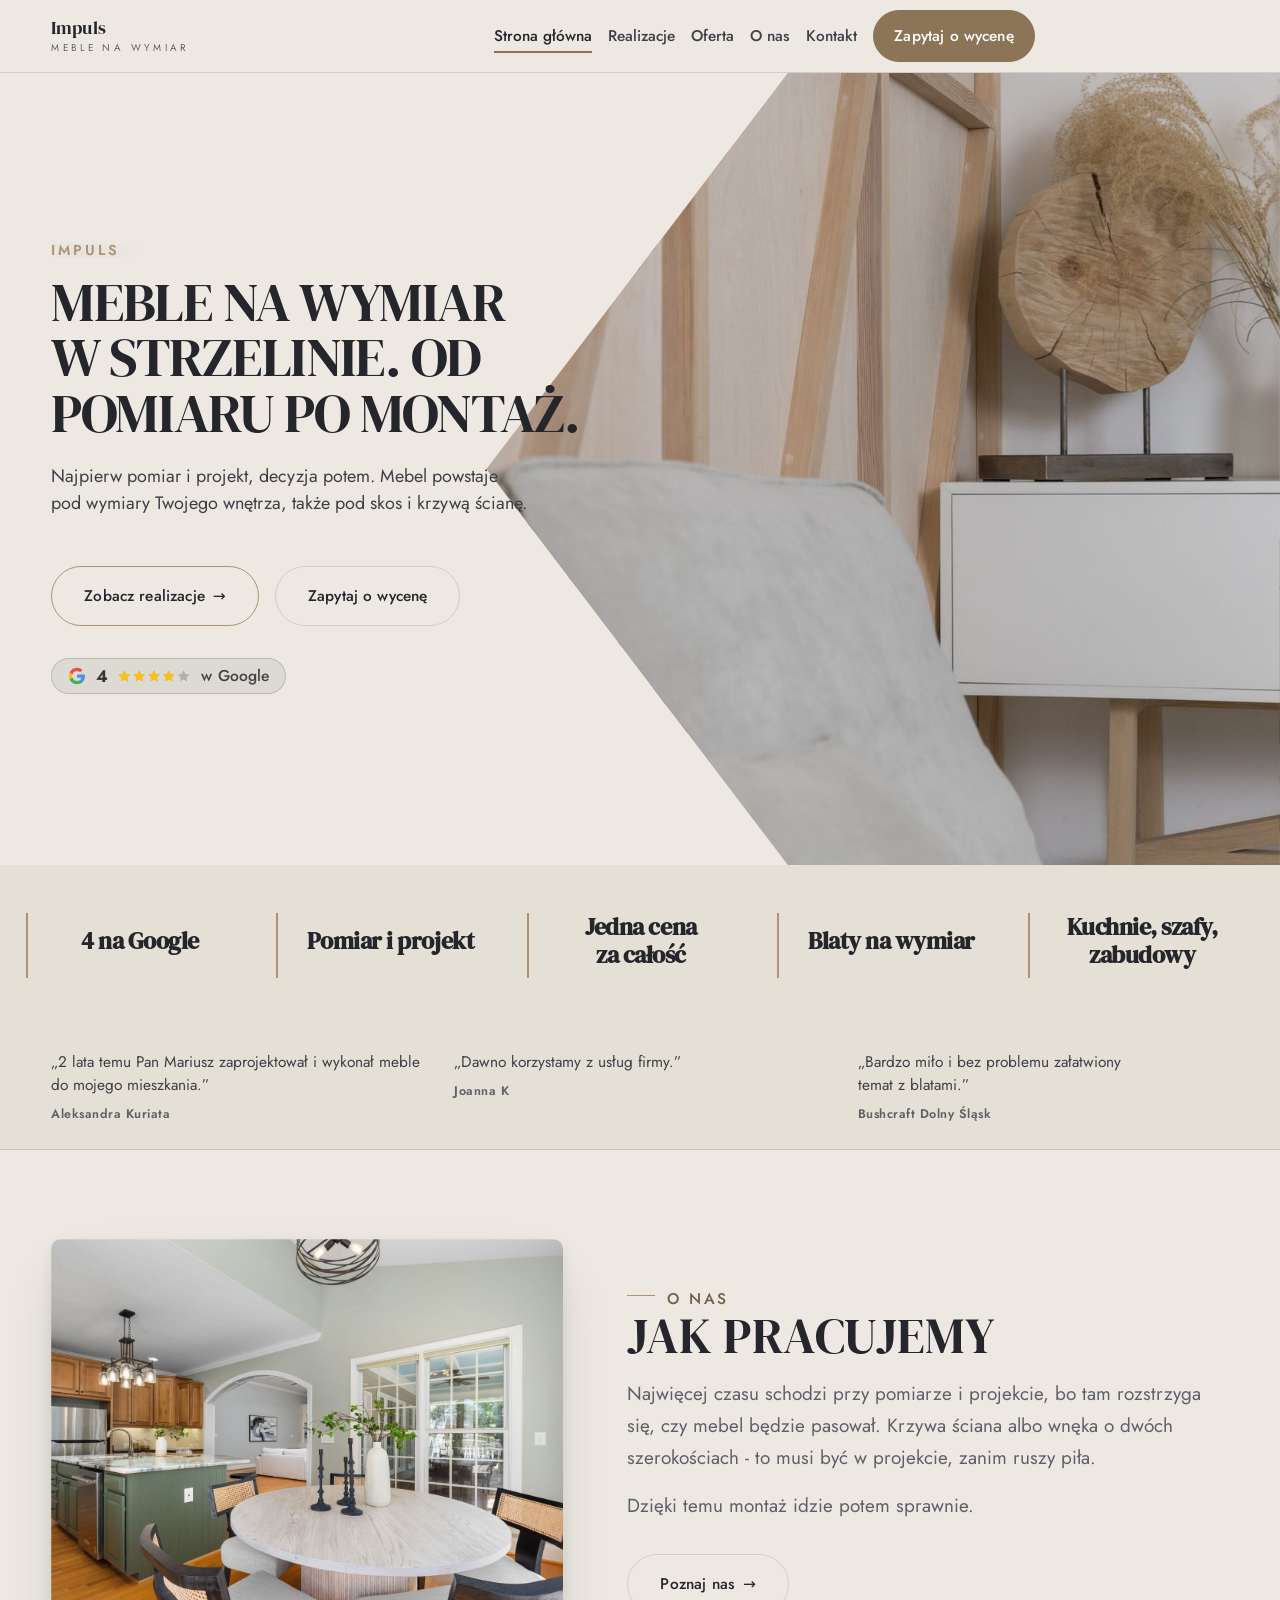
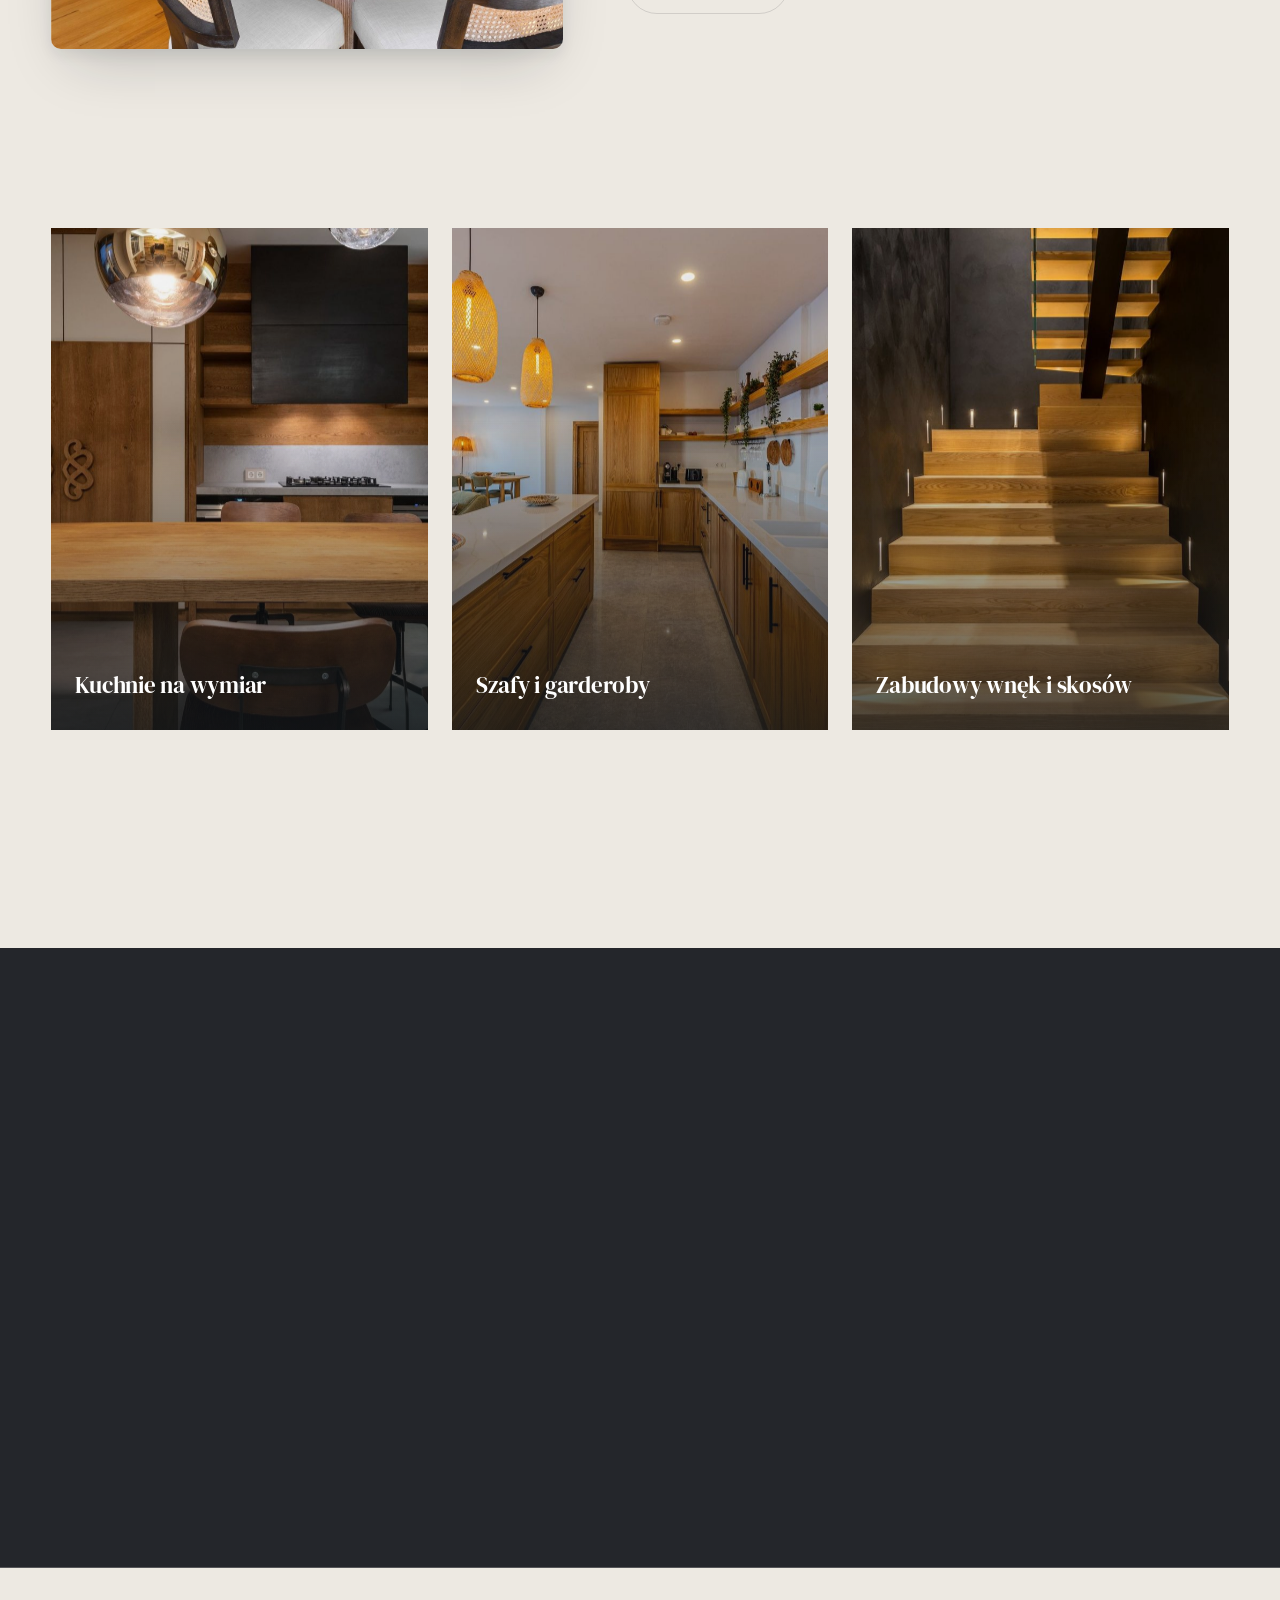
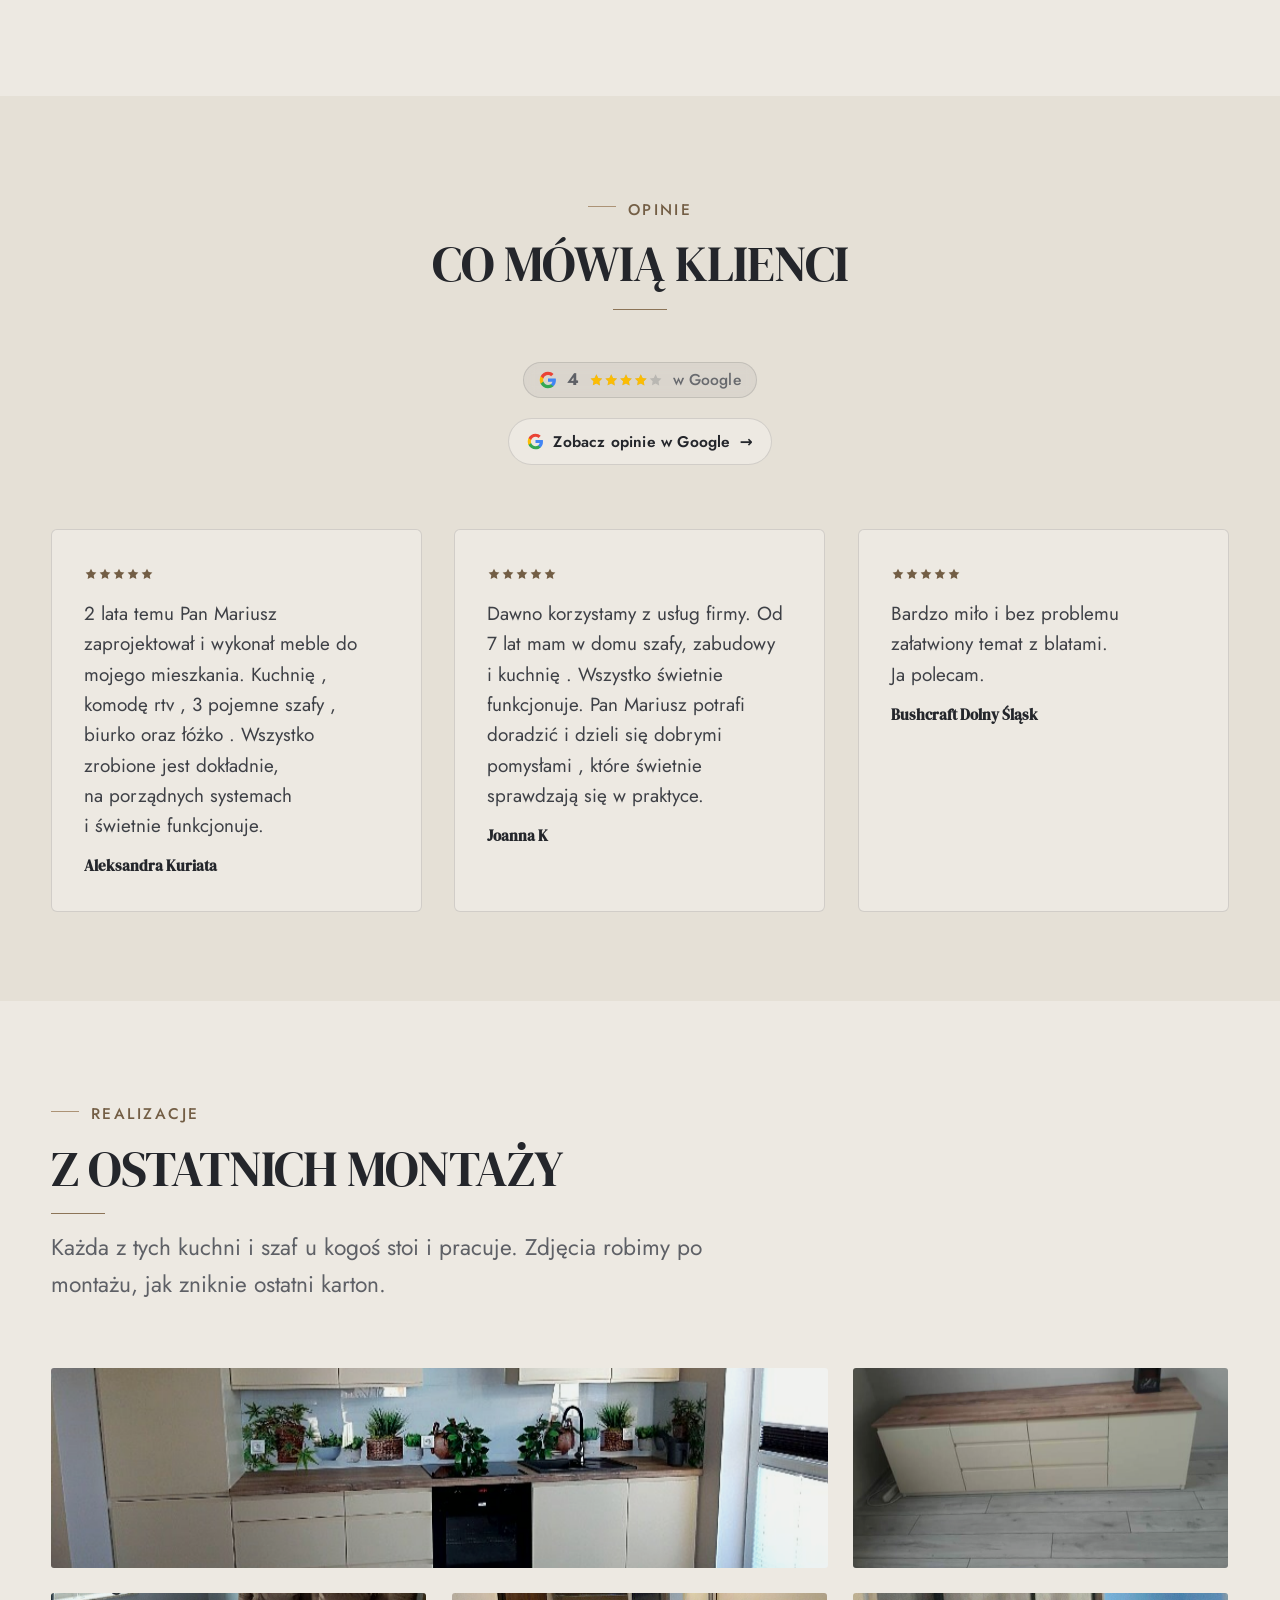
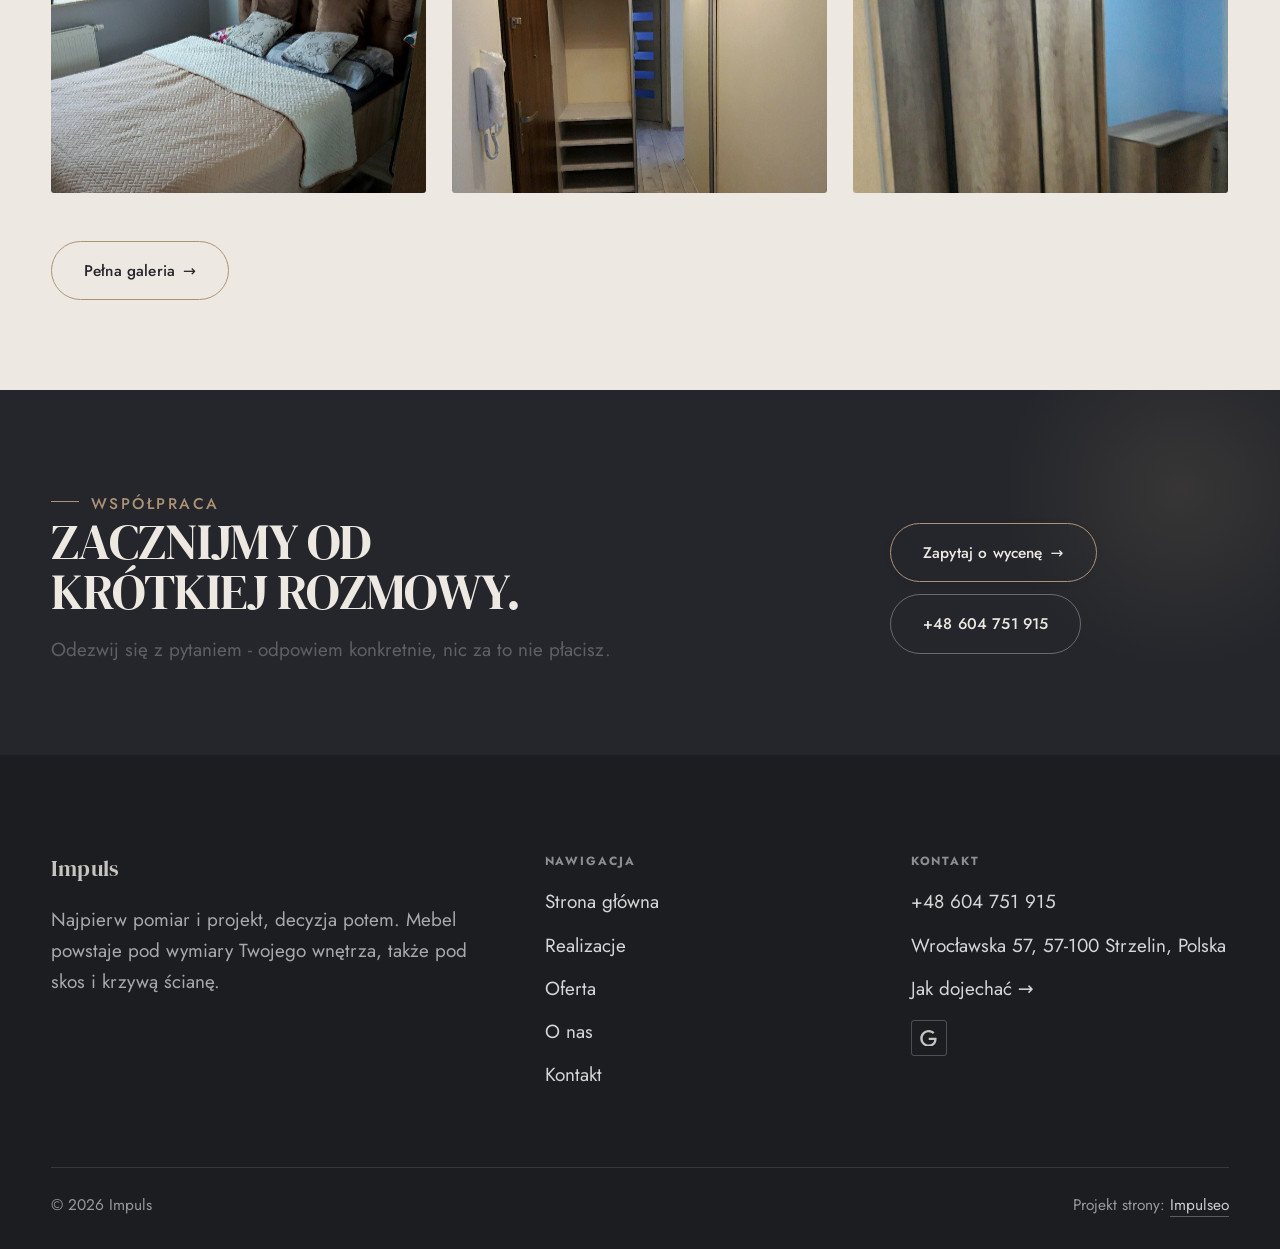
==== commit 0bd036e6: "[claude-edit][cmt:38f84799-9684-447b-8aaf-3cf04e6fedc5] skórka w stylu klindworthroofing.com: beż/gr" ====
--- a/index.html
+++ b/index.html
@@ -20,7 +20,7 @@
 <script type="application/ld+json">{"@context": "https://schema.org", "@type": "HomeAndConstructionBusiness", "name": "Impuls", "url": "https://impulseo-pl.github.io/impuls/", "telephone": "+48604751915", "image": "https://impulseo-pl.github.io/impuls/img/og.jpg", "areaServed": "Strzelin", "sameAs": ["https://maps.google.com/?cid=12779707116014187311&g_mp=Cidnb29nbGUubWFwcy5wbGFjZXMudjEuUGxhY2VzLlNlYXJjaFRleHQQAhgEIAA"]}</script>
 <link rel="preconnect" href="https://fonts.googleapis.com">
 <link rel="preconnect" href="https://fonts.gstatic.com" crossorigin>
-<link href="https://fonts.googleapis.com/css2?family=Lora:wght@500;600;700&family=Manrope:wght@400;500;600&display=swap" rel="stylesheet">
+<link href="https://fonts.googleapis.com/css2?family=DM+Serif+Display&family=Jost:wght@400;500;600&display=swap" rel="stylesheet">
 <link rel="stylesheet" href="assets/styles.css?v=93b80f6c">
 </head>
 <body>
@@ -50,9 +50,9 @@
       <p class="lead">Najpierw pomiar i projekt, decyzja potem. Mebel powstaje pod wymiary Twojego wnętrza, także pod skos i krzywą ścianę.</p>
       <div class="hero-actions">
         <a href="realizacje.html" class="btn btn-accent">Zobacz realizacje <span class="arr">→</span></a>
-        <a href="kontakt.html" class="btn btn-ghost btn-on-dark">Zapytaj o wycenę</a>
+        <a href="kontakt.html" class="btn btn-ghost">Zapytaj o wycenę</a>
       </div>
-      <div style="margin-top:var(--space-6);color:#fff;font-weight:600;letter-spacing:.02em;opacity:.92"><span class="g-badge"><svg class="gb-ico" viewBox="0 0 24 24" width="18" height="18" aria-hidden="true"><path fill="#4285F4" d="M22.56 12.25c0-.78-.07-1.53-.2-2.25H12v4.26h5.92c-.26 1.37-1.04 2.53-2.21 3.31v2.77h3.57c2.08-1.92 3.28-4.74 3.28-8.09z"/><path fill="#34A853" d="M12 23c2.97 0 5.46-.98 7.28-2.66l-3.57-2.77c-.98.66-2.23 1.06-3.71 1.06-2.86 0-5.29-1.93-6.16-4.53H2.18v2.84C3.99 20.53 7.7 23 12 23z"/><path fill="#FBBC05" d="M5.84 14.09c-.22-.66-.35-1.36-.35-2.09s.13-1.43.35-2.09V7.07H2.18C1.43 8.55 1 10.22 1 12s.43 3.45 1.18 4.93l2.85-2.22.81-.62z"/><path fill="#EA4335" d="M12 5.38c1.62 0 3.06.56 4.21 1.64l3.15-3.15C17.45 2.09 14.97 1 12 1 7.7 1 3.99 3.47 2.18 7.07l3.66 2.84c.87-2.6 3.3-4.53 6.16-4.53z"/></svg><b class="gb-ocena">4</b><svg class="gb-stars" viewBox="0 0 90 18" width="74" height="14.8" aria-hidden="true"><g fill="currentColor" opacity=".26"><path transform="translate(0,0)" d="M9 1.6l2.2 4.46 4.92.72-3.56 3.47.84 4.9L9 12.74l-4.4 2.31.84-4.9L1.88 6.68l4.92-.72L9 1.6Z"/><path transform="translate(18,0)" d="M9 1.6l2.2 4.46 4.92.72-3.56 3.47.84 4.9L9 12.74l-4.4 2.31.84-4.9L1.88 6.68l4.92-.72L9 1.6Z"/><path transform="translate(36,0)" d="M9 1.6l2.2 4.46 4.92.72-3.56 3.47.84 4.9L9 12.74l-4.4 2.31.84-4.9L1.88 6.68l4.92-.72L9 1.6Z"/><path transform="translate(54,0)" d="M9 1.6l2.2 4.46 4.92.72-3.56 3.47.84 4.9L9 12.74l-4.4 2.31.84-4.9L1.88 6.68l4.92-.72L9 1.6Z"/><path transform="translate(72,0)" d="M9 1.6l2.2 4.46 4.92.72-3.56 3.47.84 4.9L9 12.74l-4.4 2.31.84-4.9L1.88 6.68l4.92-.72L9 1.6Z"/></g><clipPath id="gs800"><rect x="0" y="0" width="72.0" height="18"/></clipPath><g fill="#FBBC04" clip-path="url(#gs800)"><path transform="translate(0,0)" d="M9 1.6l2.2 4.46 4.92.72-3.56 3.47.84 4.9L9 12.74l-4.4 2.31.84-4.9L1.88 6.68l4.92-.72L9 1.6Z"/><path transform="translate(18,0)" d="M9 1.6l2.2 4.46 4.92.72-3.56 3.47.84 4.9L9 12.74l-4.4 2.31.84-4.9L1.88 6.68l4.92-.72L9 1.6Z"/><path transform="translate(36,0)" d="M9 1.6l2.2 4.46 4.92.72-3.56 3.47.84 4.9L9 12.74l-4.4 2.31.84-4.9L1.88 6.68l4.92-.72L9 1.6Z"/><path transform="translate(54,0)" d="M9 1.6l2.2 4.46 4.92.72-3.56 3.47.84 4.9L9 12.74l-4.4 2.31.84-4.9L1.88 6.68l4.92-.72L9 1.6Z"/><path transform="translate(72,0)" d="M9 1.6l2.2 4.46 4.92.72-3.56 3.47.84 4.9L9 12.74l-4.4 2.31.84-4.9L1.88 6.68l4.92-.72L9 1.6Z"/></g></svg><span class="gb-txt">w Google</span></span></div>
+      <div style="margin-top:var(--space-6);color:#24262B;font-weight:600;letter-spacing:.02em;opacity:.92"><span class="g-badge"><svg class="gb-ico" viewBox="0 0 24 24" width="18" height="18" aria-hidden="true"><path fill="#4285F4" d="M22.56 12.25c0-.78-.07-1.53-.2-2.25H12v4.26h5.92c-.26 1.37-1.04 2.53-2.21 3.31v2.77h3.57c2.08-1.92 3.28-4.74 3.28-8.09z"/><path fill="#34A853" d="M12 23c2.97 0 5.46-.98 7.28-2.66l-3.57-2.77c-.98.66-2.23 1.06-3.71 1.06-2.86 0-5.29-1.93-6.16-4.53H2.18v2.84C3.99 20.53 7.7 23 12 23z"/><path fill="#FBBC05" d="M5.84 14.09c-.22-.66-.35-1.36-.35-2.09s.13-1.43.35-2.09V7.07H2.18C1.43 8.55 1 10.22 1 12s.43 3.45 1.18 4.93l2.85-2.22.81-.62z"/><path fill="#EA4335" d="M12 5.38c1.62 0 3.06.56 4.21 1.64l3.15-3.15C17.45 2.09 14.97 1 12 1 7.7 1 3.99 3.47 2.18 7.07l3.66 2.84c.87-2.6 3.3-4.53 6.16-4.53z"/></svg><b class="gb-ocena">4</b><svg class="gb-stars" viewBox="0 0 90 18" width="74" height="14.8" aria-hidden="true"><g fill="currentColor" opacity=".26"><path transform="translate(0,0)" d="M9 1.6l2.2 4.46 4.92.72-3.56 3.47.84 4.9L9 12.74l-4.4 2.31.84-4.9L1.88 6.68l4.92-.72L9 1.6Z"/><path transform="translate(18,0)" d="M9 1.6l2.2 4.46 4.92.72-3.56 3.47.84 4.9L9 12.74l-4.4 2.31.84-4.9L1.88 6.68l4.92-.72L9 1.6Z"/><path transform="translate(36,0)" d="M9 1.6l2.2 4.46 4.92.72-3.56 3.47.84 4.9L9 12.74l-4.4 2.31.84-4.9L1.88 6.68l4.92-.72L9 1.6Z"/><path transform="translate(54,0)" d="M9 1.6l2.2 4.46 4.92.72-3.56 3.47.84 4.9L9 12.74l-4.4 2.31.84-4.9L1.88 6.68l4.92-.72L9 1.6Z"/><path transform="translate(72,0)" d="M9 1.6l2.2 4.46 4.92.72-3.56 3.47.84 4.9L9 12.74l-4.4 2.31.84-4.9L1.88 6.68l4.92-.72L9 1.6Z"/></g><clipPath id="gs800"><rect x="0" y="0" width="72.0" height="18"/></clipPath><g fill="#FBBC04" clip-path="url(#gs800)"><path transform="translate(0,0)" d="M9 1.6l2.2 4.46 4.92.72-3.56 3.47.84 4.9L9 12.74l-4.4 2.31.84-4.9L1.88 6.68l4.92-.72L9 1.6Z"/><path transform="translate(18,0)" d="M9 1.6l2.2 4.46 4.92.72-3.56 3.47.84 4.9L9 12.74l-4.4 2.31.84-4.9L1.88 6.68l4.92-.72L9 1.6Z"/><path transform="translate(36,0)" d="M9 1.6l2.2 4.46 4.92.72-3.56 3.47.84 4.9L9 12.74l-4.4 2.31.84-4.9L1.88 6.68l4.92-.72L9 1.6Z"/><path transform="translate(54,0)" d="M9 1.6l2.2 4.46 4.92.72-3.56 3.47.84 4.9L9 12.74l-4.4 2.31.84-4.9L1.88 6.68l4.92-.72L9 1.6Z"/><path transform="translate(72,0)" d="M9 1.6l2.2 4.46 4.92.72-3.56 3.47.84 4.9L9 12.74l-4.4 2.31.84-4.9L1.88 6.68l4.92-.72L9 1.6Z"/></g></svg><span class="gb-txt">w Google</span></span></div>
     </div>
   </div>
 </section>
--- a/assets/styles.css
+++ b/assets/styles.css
@@ -1674,3 +1674,78 @@
 .btn-accent{color:#fff}
 .nav .nav-links a.btn-accent{color:#fff}
 .btn-accent[data-accent-d],.cta-d .btn-accent{color:#fff}
+
+/* ===== Skórka „klindworth” (24.10.2026, prośba Szymona): ciepły beż, grafit, złoto,
+   szeryfowe wersaliki, hero ze zdjęciem w romb, przyciski-pigułki z obrysem. WYGRYWA (ostatnia). ===== */
+:root{--accent:#8C7457;--accent-d:#735E45;--accent-soft:rgba(172,147,118,.14);--gold:#AC9376;
+  --paper:#EDE9E2;--paper-2:#E5E0D6;--paper-3:#DAD3C6;--ink:#24262B;--ink-soft:#3E4046;--muted:#5E6066;
+  --line:rgba(36,38,43,.14);--accent-text:#735E45;
+  --font-display:"DM Serif Display",Georgia,serif;--font-body:"Jost",system-ui,sans-serif}
+body{background:var(--paper);color:var(--ink);font-family:var(--font-body)}
+h1,h2,h3,.brand .name,.foot-brand .name{font-family:var(--font-display);font-weight:400;letter-spacing:.005em}
+h1,h2{text-transform:uppercase;line-height:1.02}
+.eyebrow{color:var(--accent-text);letter-spacing:.16em;font-weight:500}
+.eyebrow::before{background:var(--gold)}
+.nav{background:rgba(237,233,226,.94);backdrop-filter:blur(8px);border-bottom:1px solid var(--line)}
+.btn{border-radius:999px;font-weight:500;letter-spacing:.01em}
+.btn-accent{background:transparent;color:var(--ink);border:1px solid var(--gold);box-shadow:none}
+.btn-accent:hover{background:var(--ink);color:var(--paper);border-color:var(--ink)}
+.btn-ghost{border-radius:999px;border:1px solid var(--line);color:var(--ink);background:transparent}
+/* HERO: tekst po lewej na beżu, zdjęcie przycięte w romb po prawej */
+.hero-cine{background:var(--paper);border-bottom:0;min-height:clamp(600px,88vh,900px);min-height:clamp(600px,88svh,900px)}
+.hero-cine::after{display:none}
+.hero-cine>img{left:auto;right:0;width:62%;clip-path:polygon(38% 0,100% 0,100% 100%,38% 100%,0 50%);
+  -webkit-clip-path:polygon(38% 0,100% 0,100% 100%,38% 100%,0 50%)}
+.hero-cine .hero-copy{max-width:520px}
+.hero-cine .brandmark,.hero-cine .brandmark *{color:var(--gold)!important}
+.hero-cine .brandmark.bm-l{font-size:.9rem;letter-spacing:.2em;text-transform:uppercase;font-family:var(--font-body);margin-bottom:var(--space-4)}
+.hero-cine h1{color:var(--ink);font-size:clamp(2.4rem,1.6rem + 2.8vw,4rem)}
+.hero-cine .lead{color:var(--ink-soft)}
+.hero-cine .btn-on-dark{color:var(--ink);border-color:var(--line)}
+.hero-cine .g-badge-wrap,.hero-cine .hero-copy>div[style]{color:var(--ink)!important}
+/* PODSTRONY: nagłówek jak hero, romb po prawej */
+.pagehead{background:var(--paper);border-bottom:0;min-height:clamp(380px,52vh,560px);min-height:clamp(380px,52svh,560px);align-items:center}
+.pagehead::after{display:none}
+.pagehead img{left:auto;right:0;width:56%;clip-path:polygon(34% 0,100% 0,100% 100%,34% 100%,0 50%);
+  -webkit-clip-path:polygon(34% 0,100% 0,100% 100%,34% 100%,0 50%)}
+.pagehead .wrap{color:var(--ink)}
+.pagehead h1{color:var(--ink);text-shadow:none;max-width:12ch;font-size:clamp(2.2rem,1.5rem + 2.6vw,3.8rem)}
+.pagehead .eyebrow{color:var(--accent-text)}
+.pagehead .eyebrow::before{background:var(--gold)}
+.pagehead p{color:var(--ink-soft);text-shadow:none}
+/* sekcje, karty, kafle */
+.strip,.opinie-mini,.opinie{background:var(--paper-2)}
+.gateway{border-radius:0}
+.gateway img,.tile img,.svc-row-art img,.split-art img{border-radius:0}
+.cta{background:var(--ink);color:var(--paper)}
+.cta h2{color:var(--paper)}
+.cta .eyebrow{color:var(--gold)}
+.cta .btn-light{background:transparent;color:var(--paper);border:1px solid var(--gold)}
+.cta .btn-light:hover{background:var(--gold);color:var(--ink)}
+.cta .btn-ghost-cta{color:var(--paper);border-color:rgba(237,233,226,.35)}
+footer{background:#1C1D21;color:rgba(237,233,226,.82)}
+@media (max-width:760px){
+  .hero-cine{min-height:auto;flex-direction:column;align-items:stretch}
+  .hero-cine>img{position:relative;width:100%;height:46svh;order:2;
+    clip-path:polygon(0 18%,50% 0,100% 18%,100% 100%,0 100%);-webkit-clip-path:polygon(0 18%,50% 0,100% 18%,100% 100%,0 100%)}
+  .hero-cine .wrap{padding-block:var(--space-7) var(--space-5)}
+  .pagehead{flex-direction:column;align-items:stretch;min-height:auto}
+  .pagehead img{position:relative;width:100%;height:34svh;order:2;
+    clip-path:polygon(0 20%,50% 0,100% 20%,100% 100%,0 100%);-webkit-clip-path:polygon(0 20%,50% 0,100% 20%,100% 100%,0 100%)}
+  .pagehead .wrap{padding-block:var(--space-7) var(--space-4)}
+}
+.strip,.strip .k,.strip .v{color:var(--ink)!important}
+.strip .item{border-color:var(--gold)!important}
+.hero-cine .hero-copy{max-width:600px}
+.hero-cine h1{font-size:clamp(2.3rem,1.5rem + 2.4vw,3.6rem)}
+@media (max-width:760px){
+  .hero-cine .wrap,.pagehead .wrap{width:100%;max-width:100%;box-sizing:border-box}
+  .hero-cine .hero-copy{max-width:100%;min-width:0}
+  .hero-cine h1{font-size:clamp(1.9rem,1.2rem + 3.6vw,2.6rem);overflow-wrap:break-word}
+  .hero-cine .hero-actions{flex-wrap:wrap}
+}
+@media (max-width:760px){
+  .hero-cine .wrap,.pagehead .wrap{padding-inline:22px}
+  .hero-cine .lead{max-width:100%}
+  .hero-cine .hero-actions .btn{flex:1 1 auto;justify-content:center}
+}
